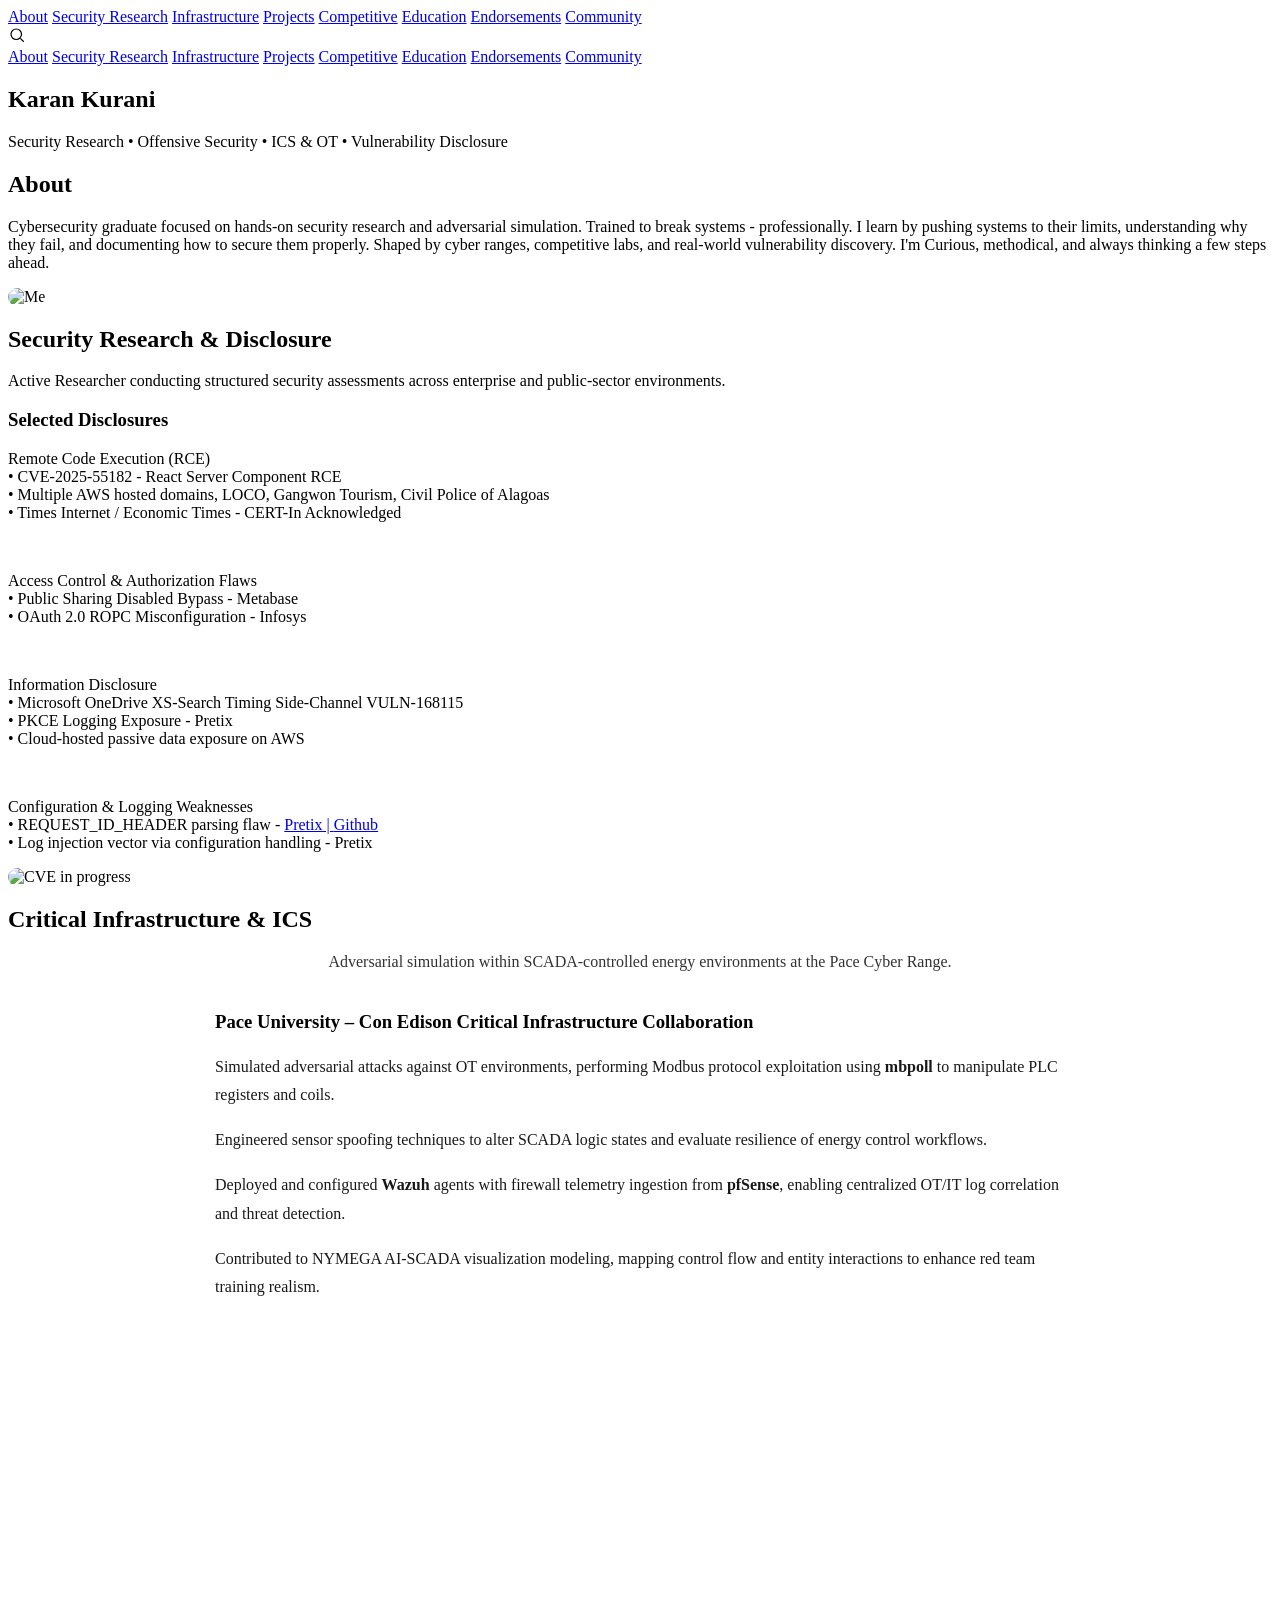
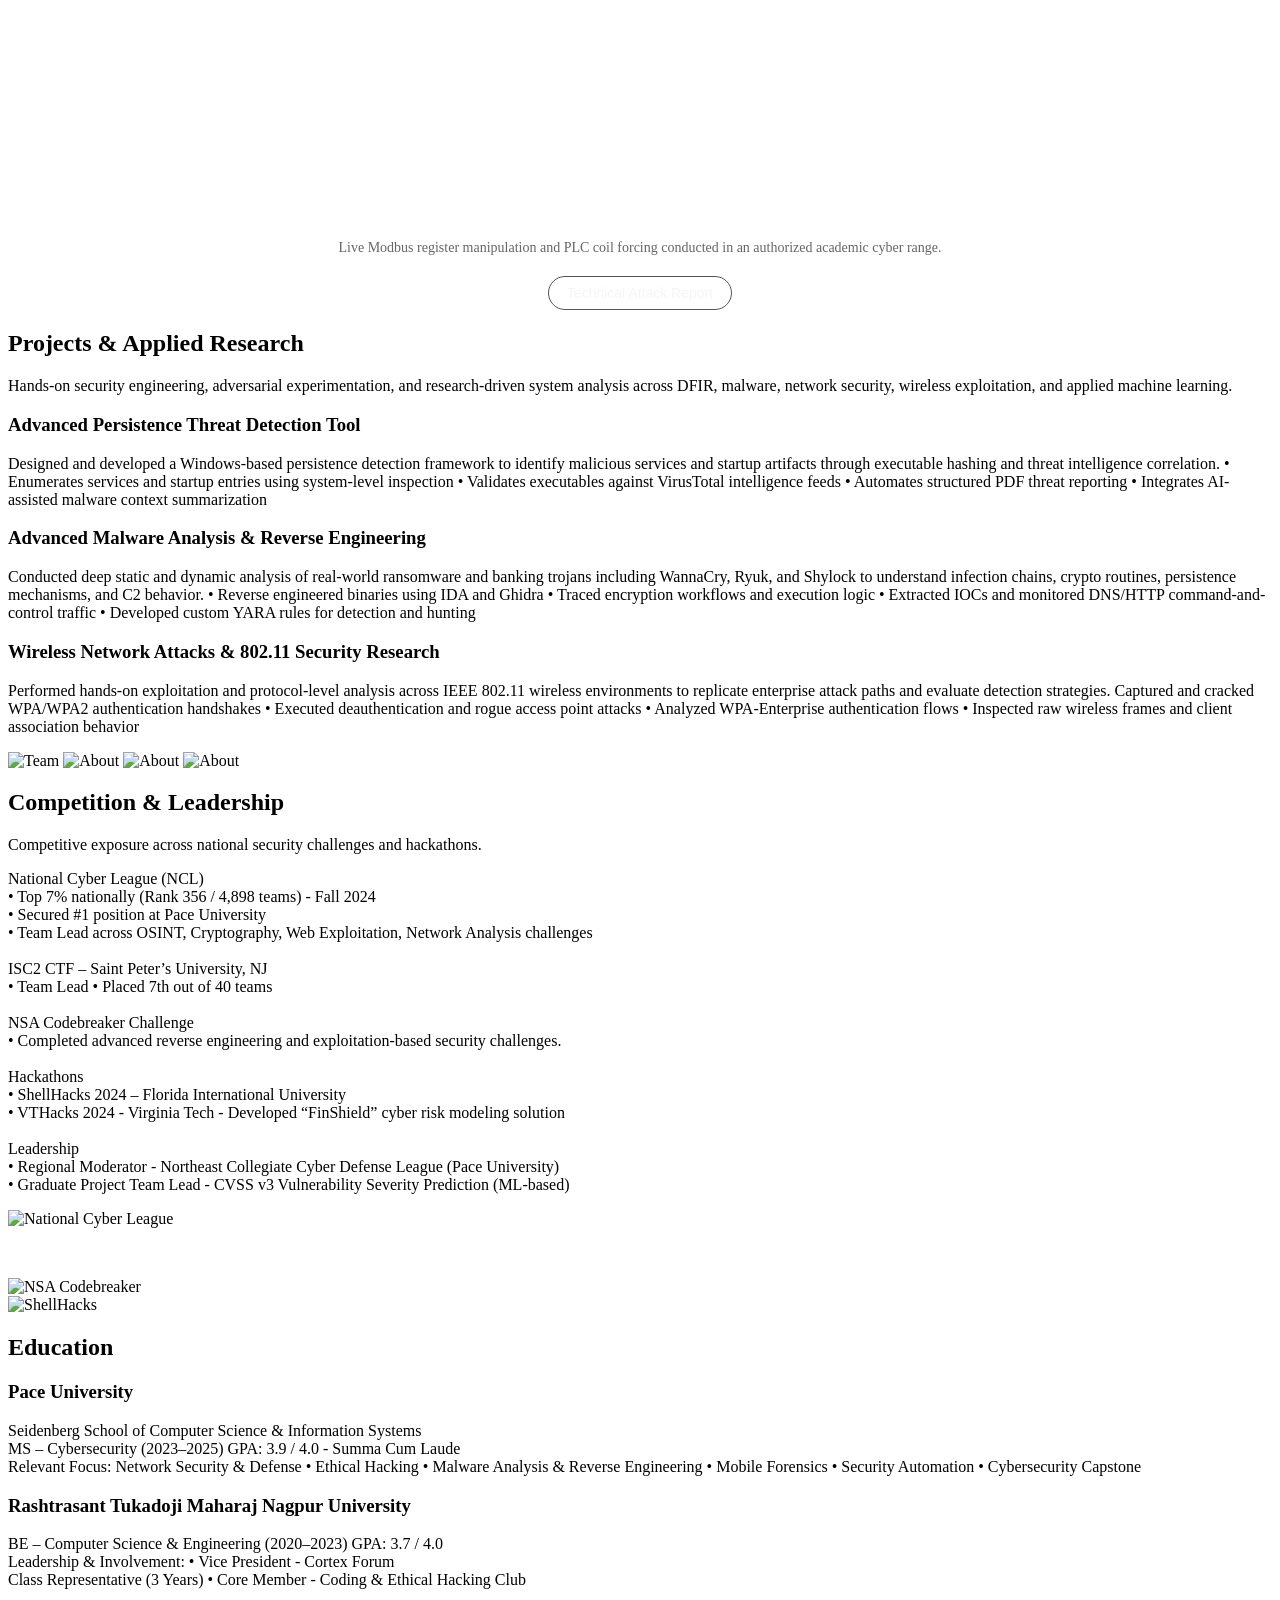
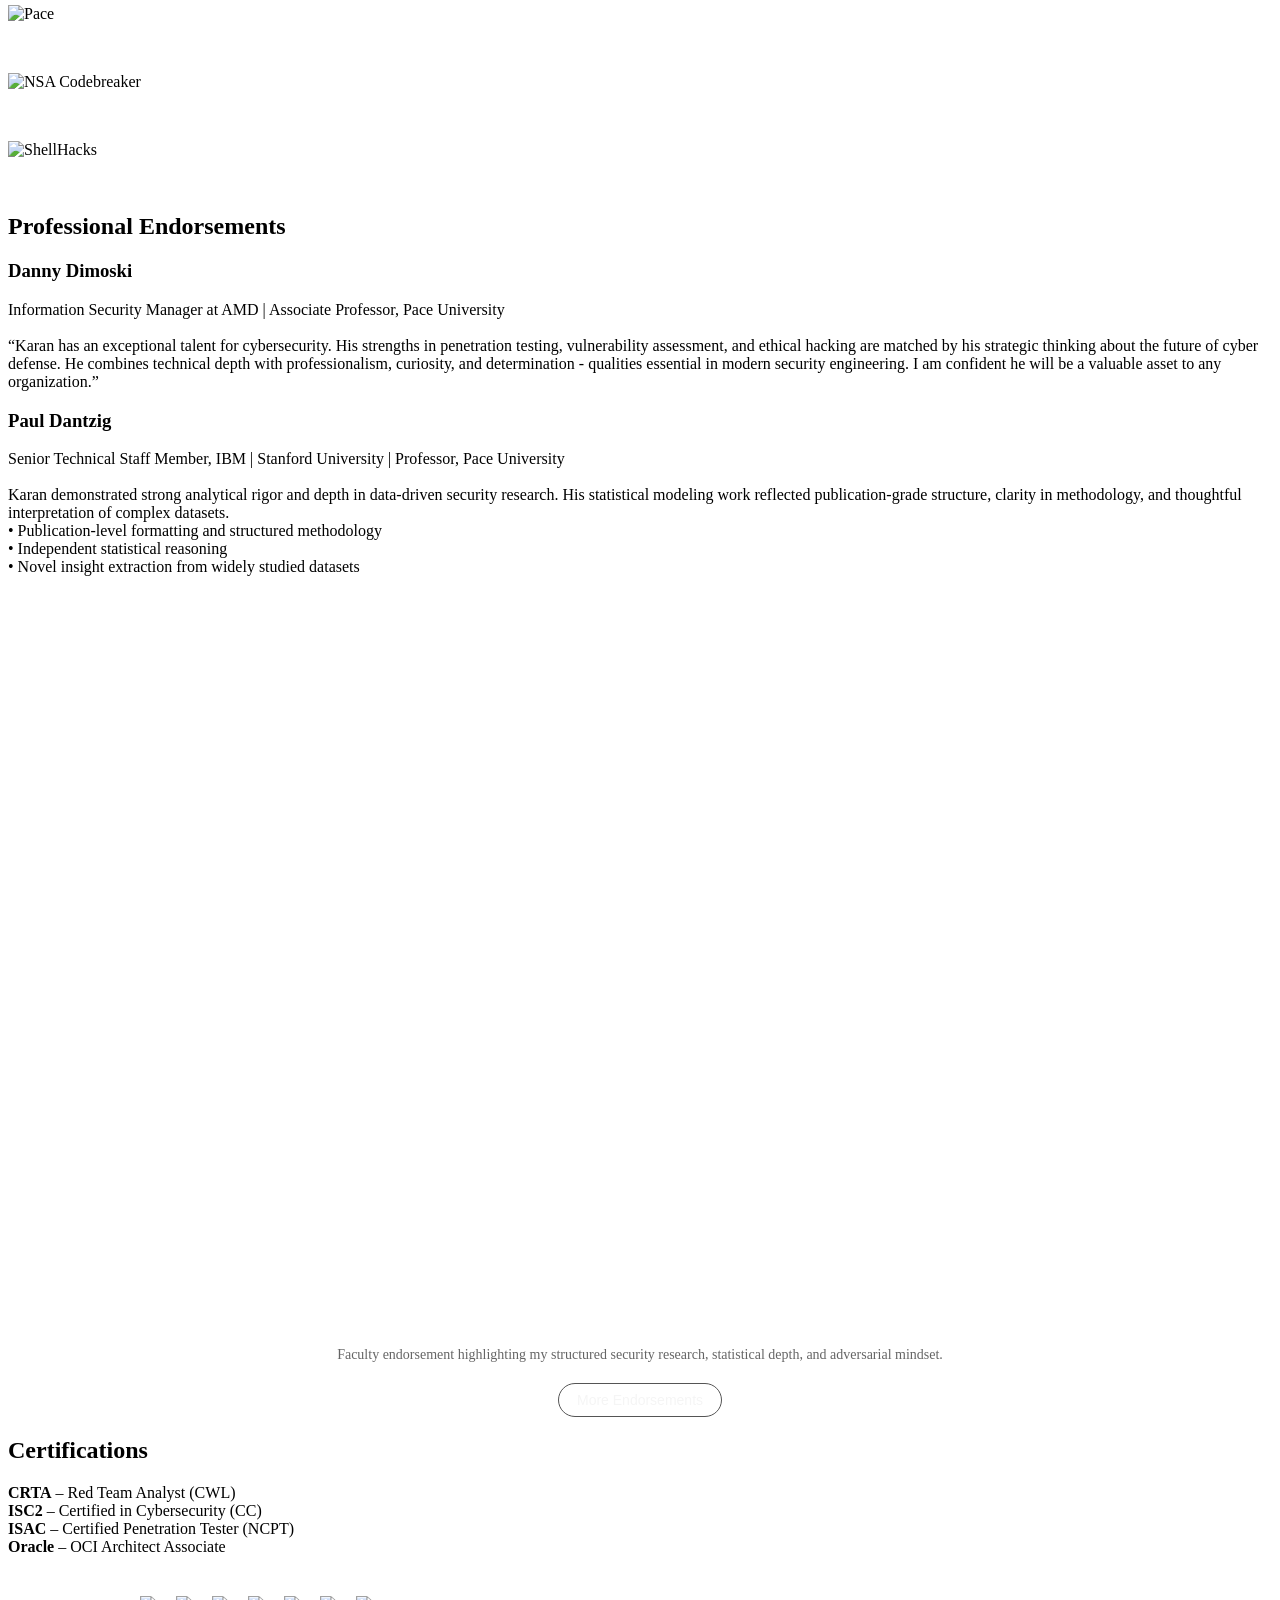
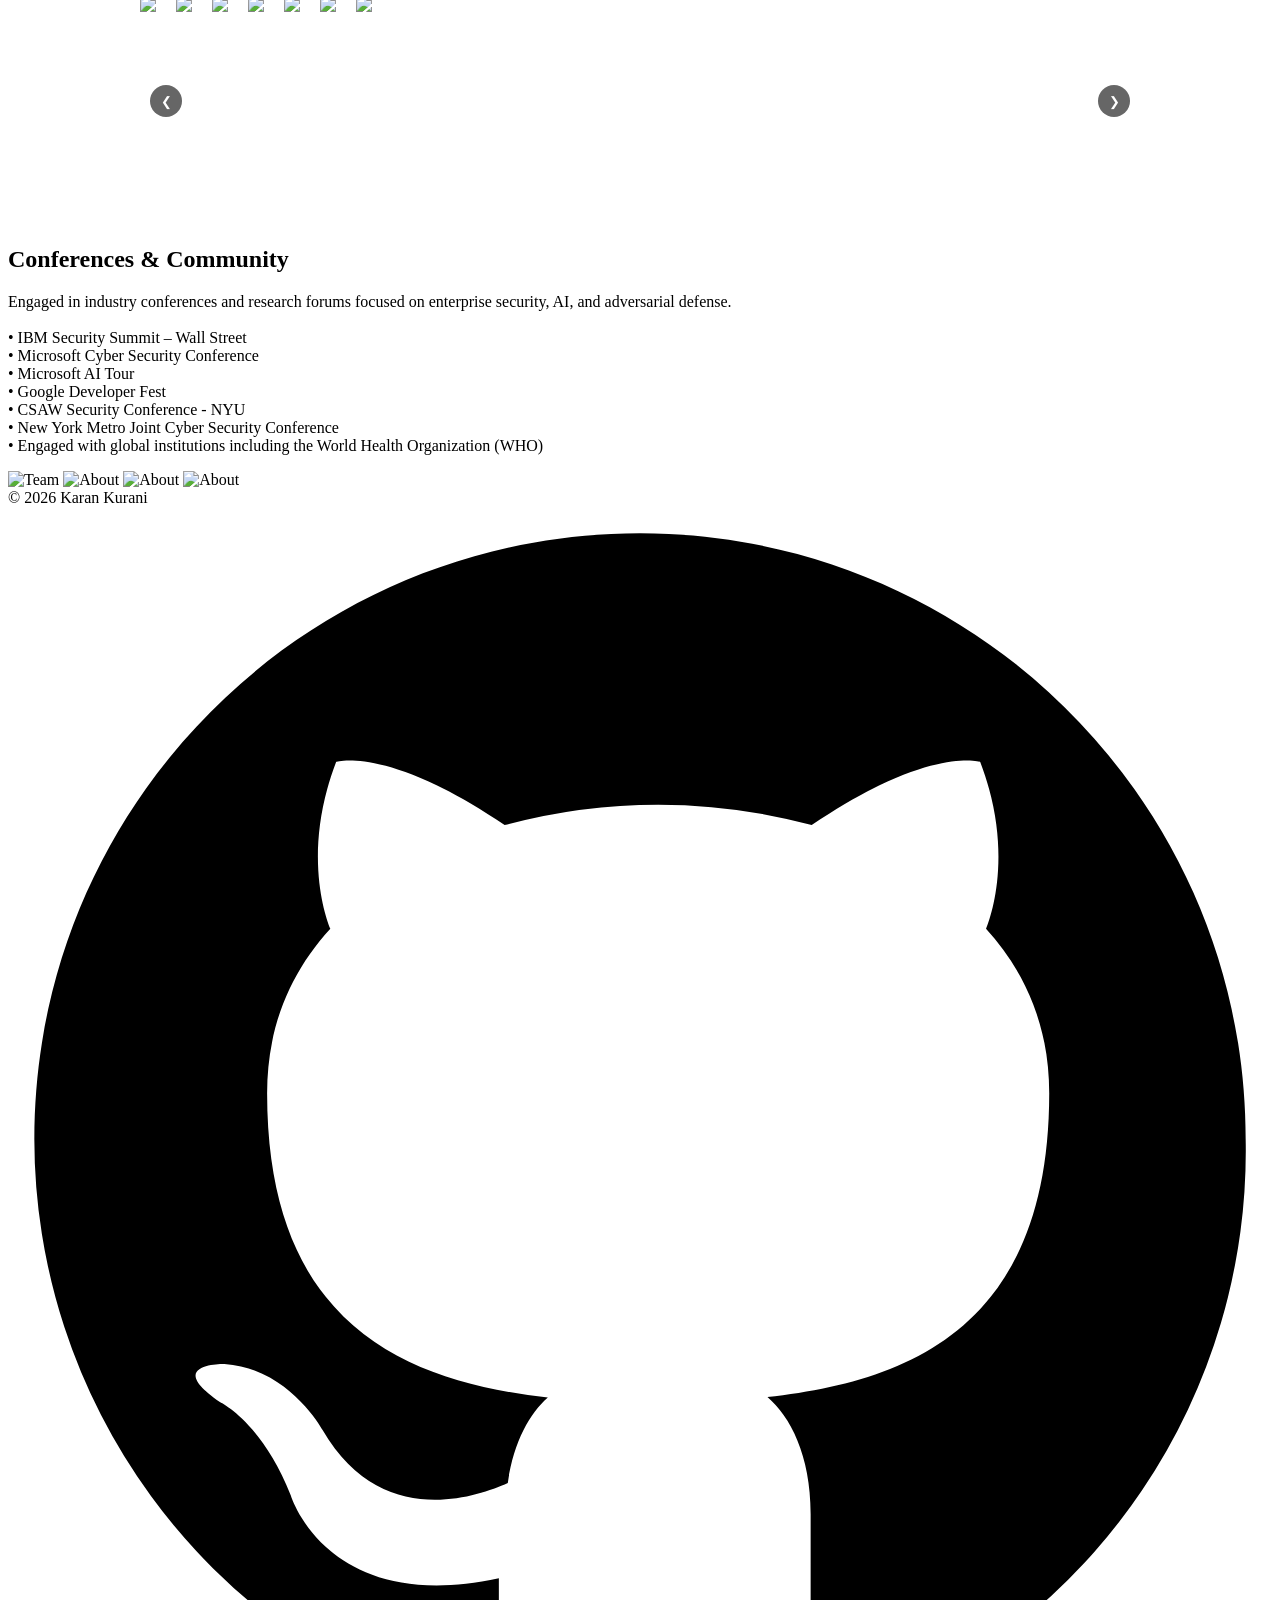
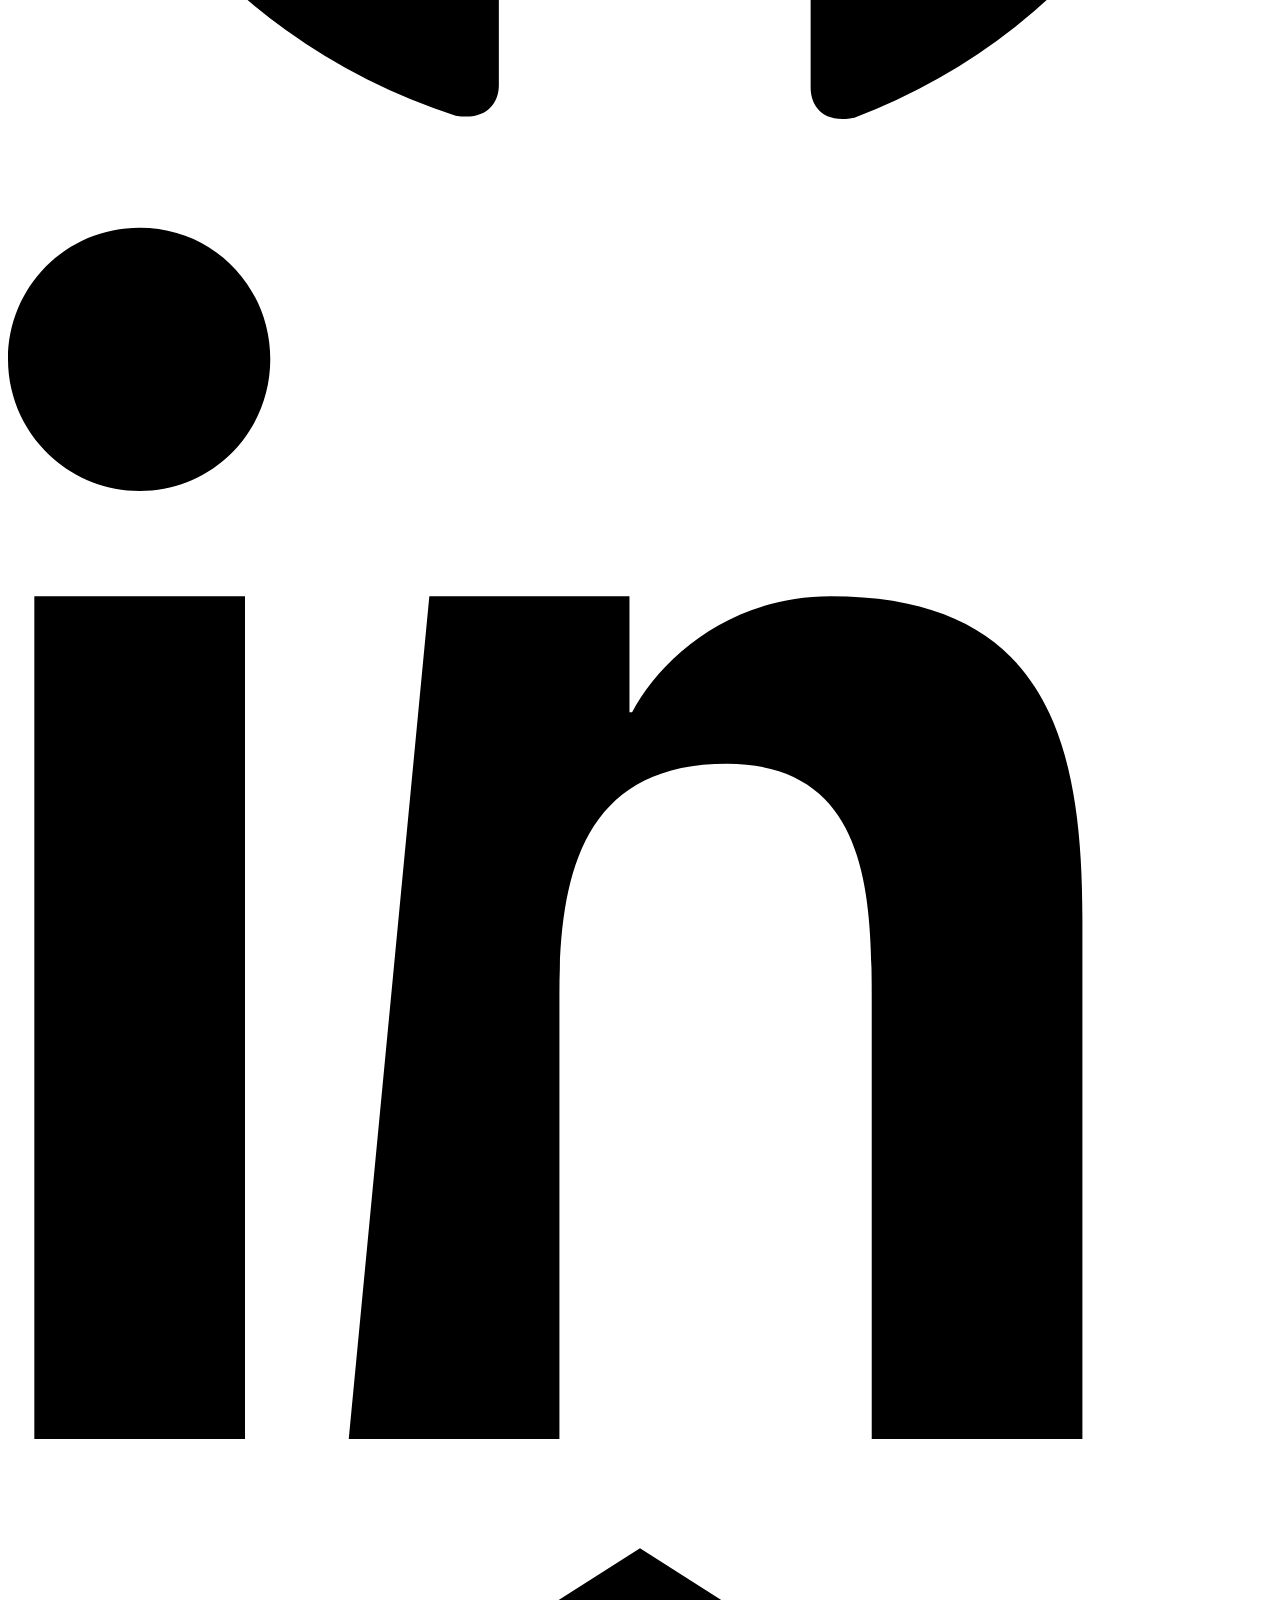
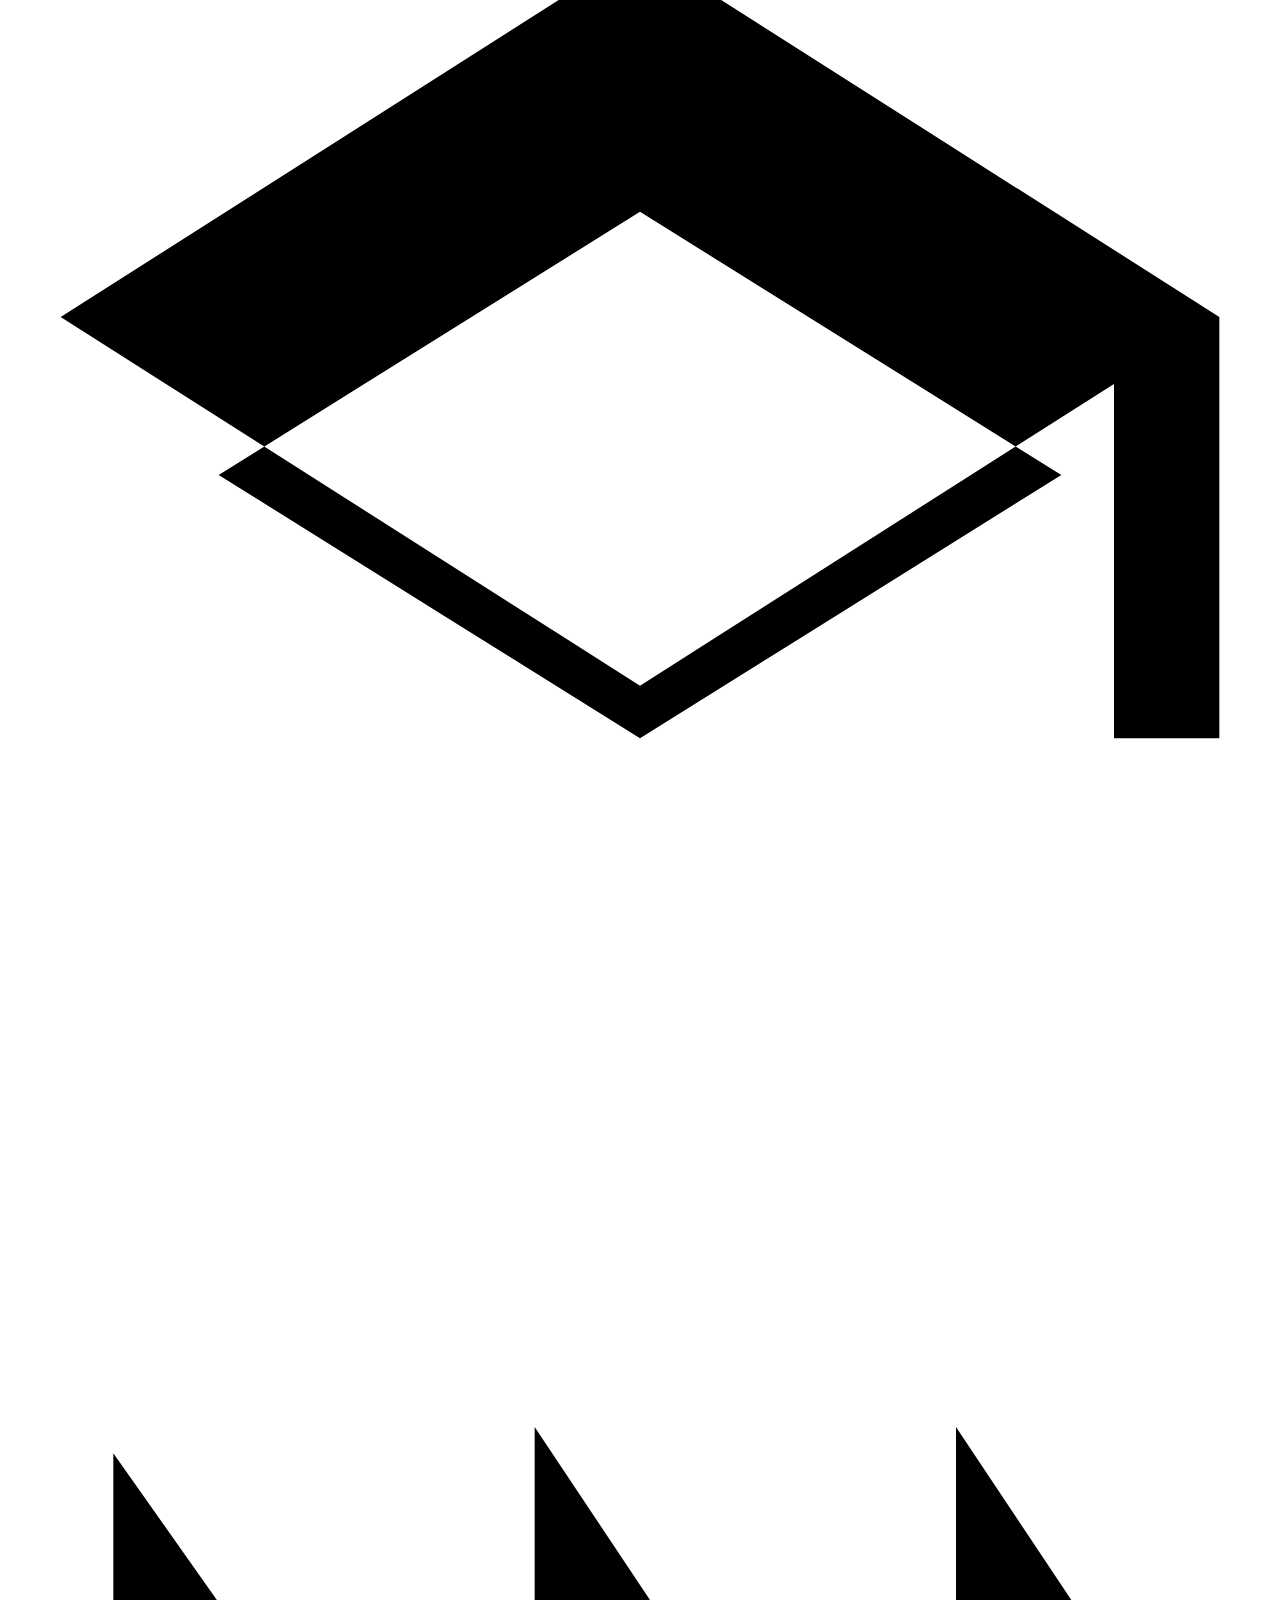
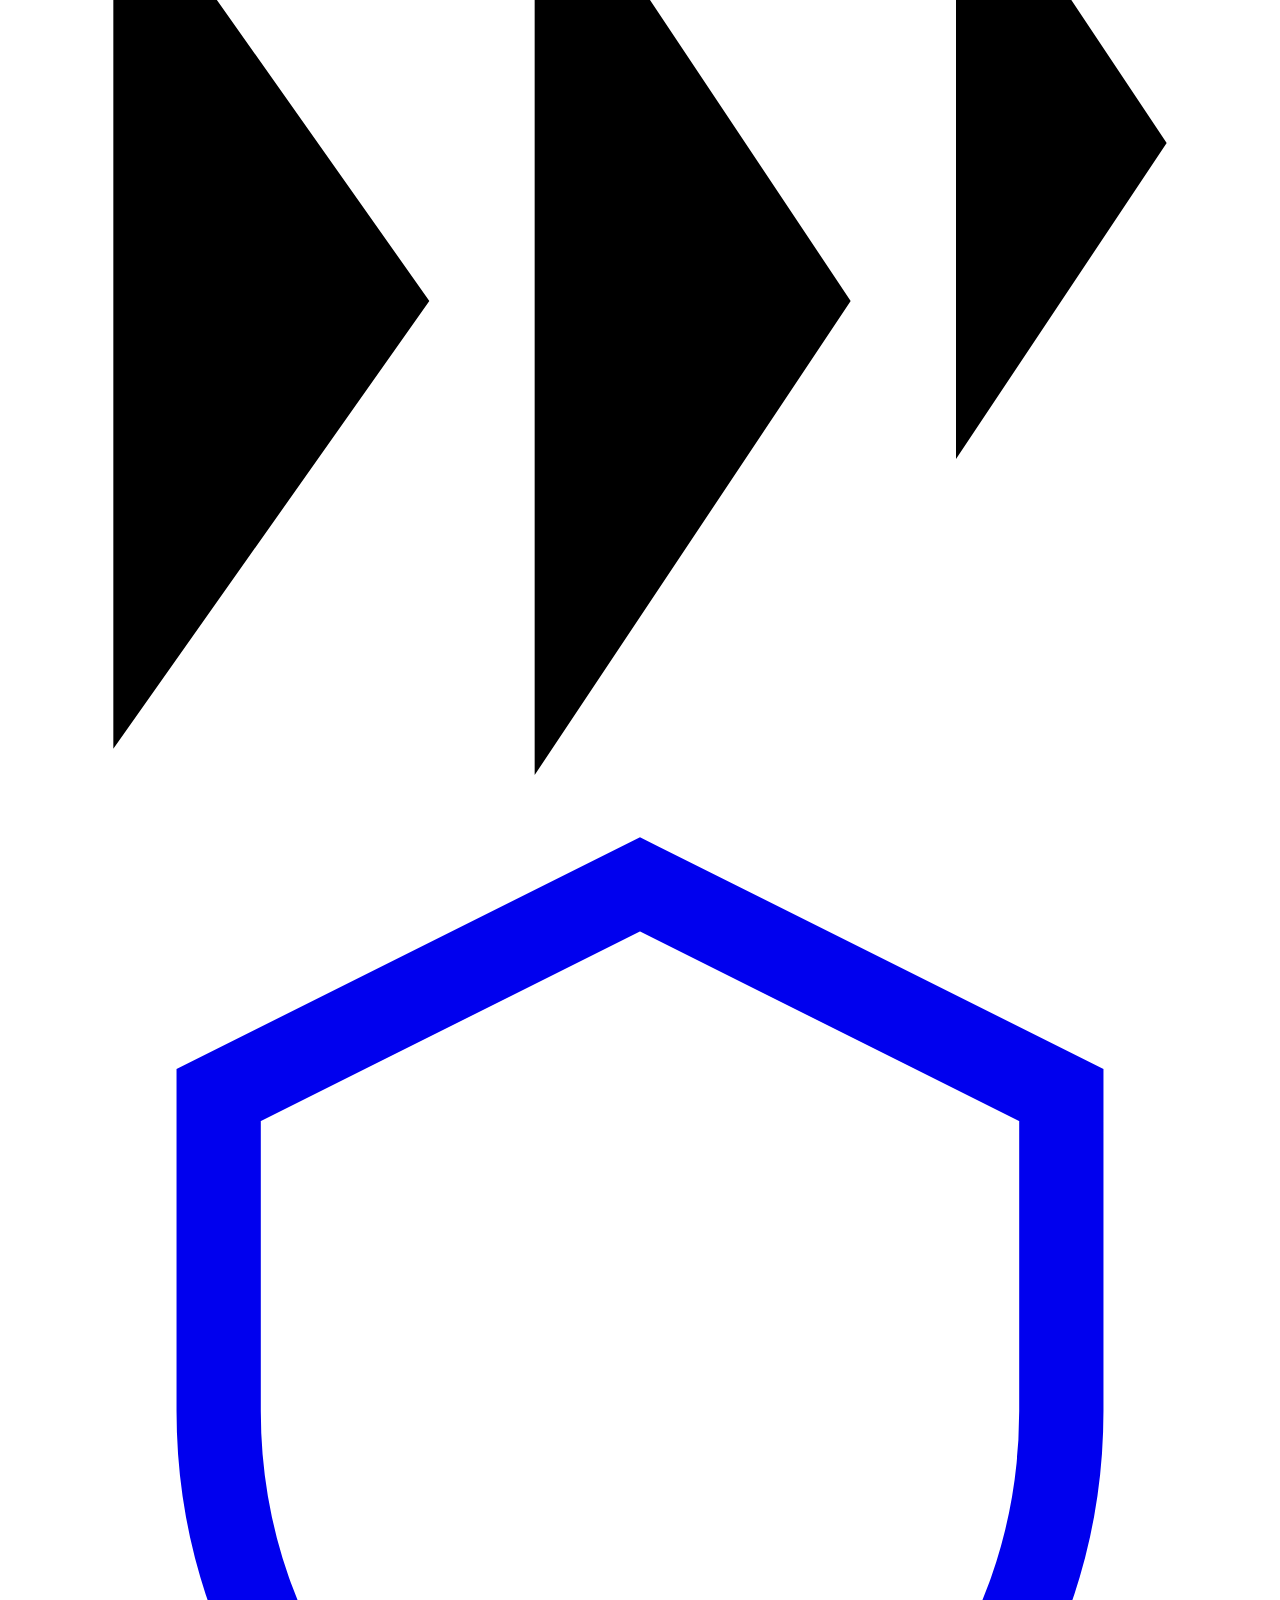
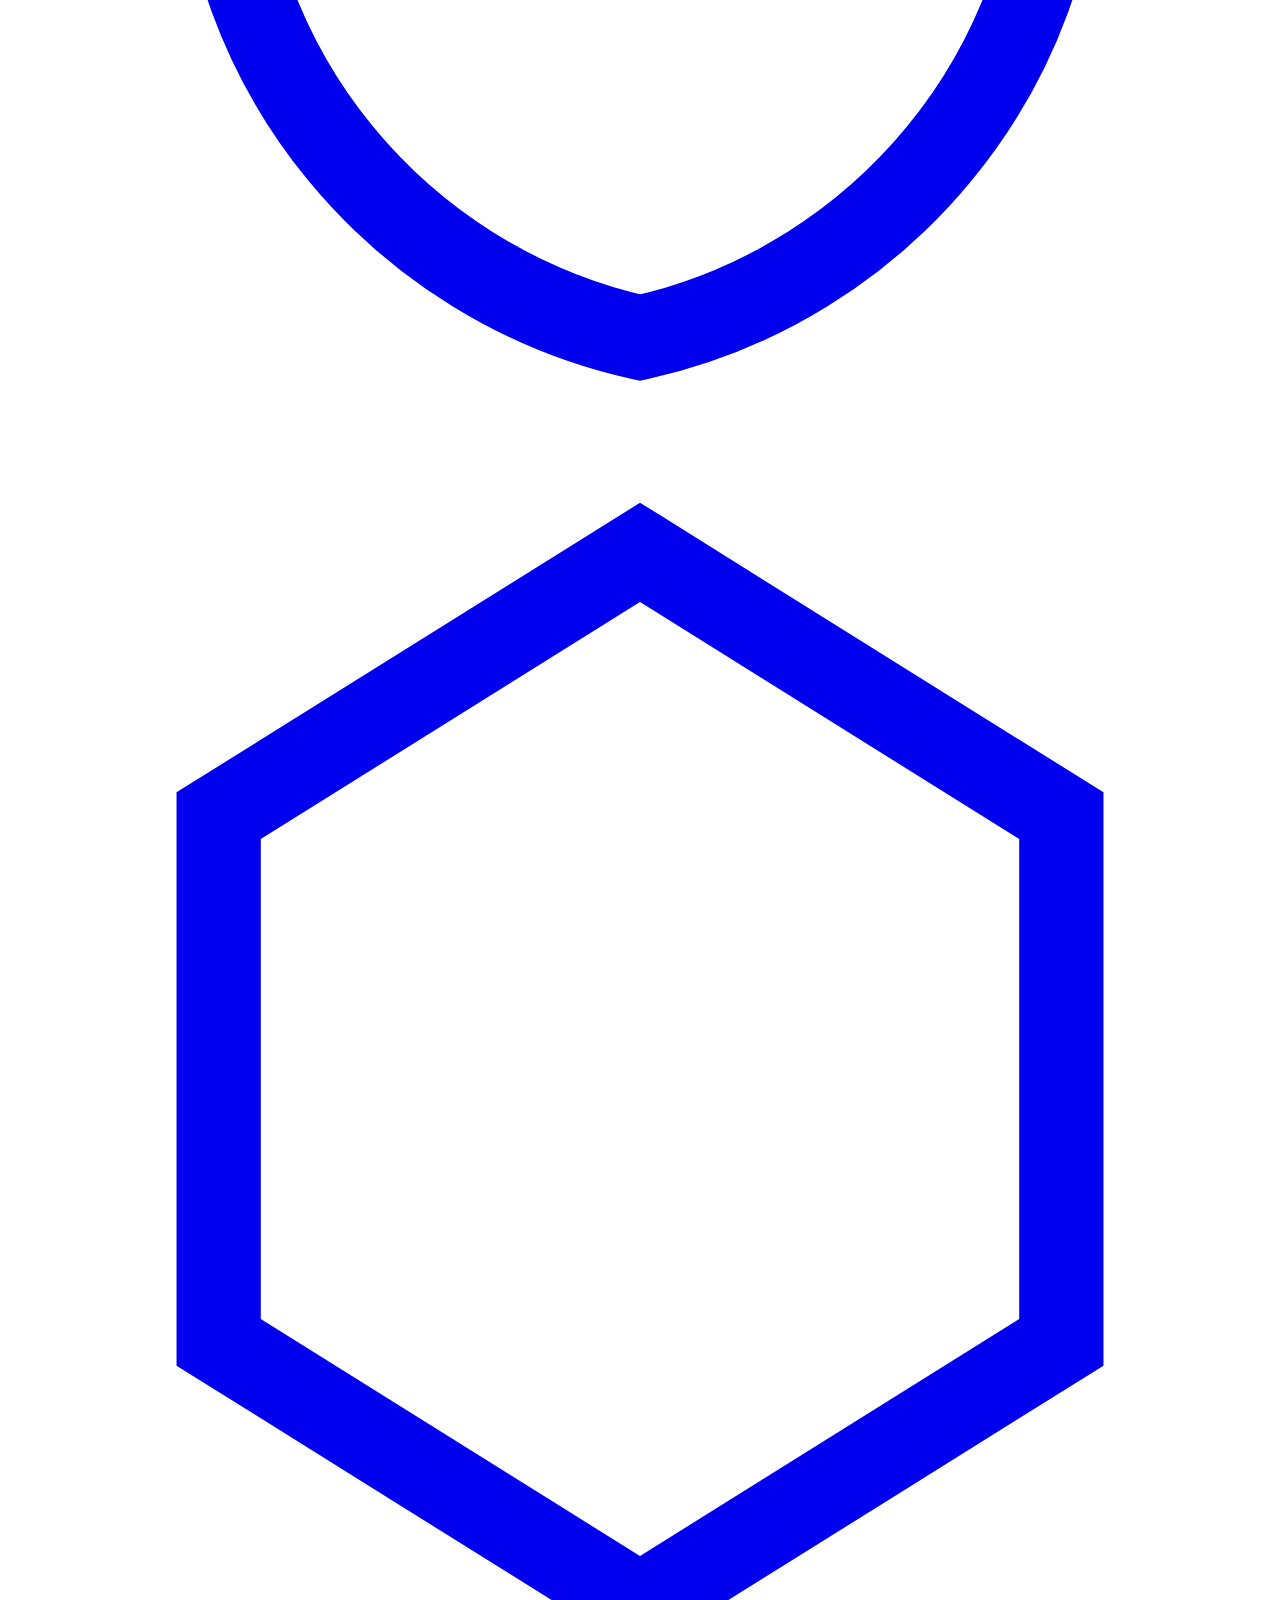
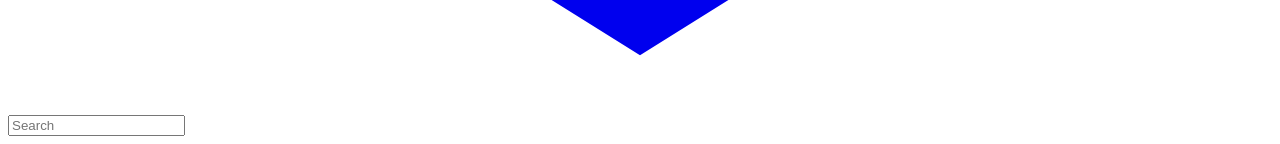
==== index.html @ f849e440 "Update index.html" ====
<!DOCTYPE html>
<html lang="en">
   <!-- I see You :) Check line 565 :) -->
<head>
    <meta charset="UTF-8">
    <meta name="viewport" content="width=device-width, initial-scale=1.0">
    <title>Karan Kurani | Security Research</title>

    <link rel="stylesheet" href="style.css">
    <link rel="icon" type="image/png" href="images/kk-avtar-round.png">

    <link href="https://fonts.googleapis.com/css2?family=Inter:wght@400;500;600;700;800;900&display=swap" rel="stylesheet">
</head>

<body>


    <nav class="navbar">
        <div class="nav-left">
            <div class="hamburger">
                <span></span>
                <span></span>
            </div>
        </div>

        <div class="nav-center">
            <a href="#about" onclick="scrollToSection(event, 'about')">About</a>
            <a href="#research-security" onclick="scrollToSection(event, 'research-security')">Security Research</a>
            <a href="#infrastructure" onclick="scrollToSection(event, 'infrastructure')">Infrastructure</a>
            <a href="#projects" onclick="scrollToSection(event, 'projects')">Projects</a>
            <a href="#competitive" onclick="scrollToSection(event, 'competitive')">Competitive</a>
            <a href="#education" onclick="scrollToSection(event, 'education')">Education</a>
            <a href="#endorsements" onclick="scrollToSection(event, 'endorsements')">Endorsements</a>
            <a href="#community" onclick="scrollToSection(event, 'community')">Community</a>
        </div>

        <div class="nav-right">
            <span class="search-icon" onclick="openSearch()">
            <svg viewBox="0 0 24 24" width="18" height="18">
                <circle cx="11" cy="11" r="7" stroke="currentColor" stroke-width="1.6" fill="none"/>
                <line x1="16.5" y1="16.5" x2="21" y2="21" stroke="currentColor" stroke-width="1.6"/>
            </svg>
        </span>
        </div>
    </nav>
    <div class="mobile-menu" id="mobileMenu">
        <a href="#about">About</a>
        <a href="#research-security">Security Research</a>
        <a href="#infrastructure">Infrastructure</a>
        <a href="#projects">Projects</a>
        <a href="#competitive">Competitive</a>
        <a href="#education">Education</a>
        <a href="#endorsements">Endorsements</a>
        <a href="#community">Community</a>
    </div>
    <section class="hero">
        <h1 class="gradient-scroll">Karan Kurani</h1>
        <p class="hero-sub">
            Security Research • Offensive Security • ICS & OT • Vulnerability Disclosure
        </p>
    </section>

    <section class="section fade-in" id="about">
        <h2 class="gradient-scroll">About</h2>
        <p>
            Cybersecurity graduate focused on hands-on security research and adversarial simulation. Trained to break systems - professionally. I learn by pushing systems to their limits, understanding why they fail, and documenting how to secure them properly. Shaped
            by cyber ranges, competitive labs, and real-world vulnerability discovery. I'm Curious, methodical, and always thinking a few steps ahead.
        </p>
        <div class="section-image">
            <img src="images/kk.jpg" alt="Me" style="width:350px; border-radius:20px;">
        </div>
    </section>


    <section class="section fade-in" id="research-security">
        <h2 class="gradient-scroll">Security Research & Disclosure</h2>
        <p>
            Active Researcher conducting structured security assessments across enterprise and public-sector environments.
        </p>
<div class="experience-block">
    <h3>Selected Disclosures</h3>

    <p>
        Remote Code Execution (RCE)<br>
        • CVE-2025-55182 - React Server Component RCE  <br> 
        • Multiple AWS hosted domains, LOCO, Gangwon Tourism, Civil Police of Alagoas <br>
        • Times Internet / Economic Times - CERT-In Acknowledged
    </p>
       <br> 
    <p>
        Access Control & Authorization Flaws<br>
        • Public Sharing Disabled Bypass - Metabase<br>
        • OAuth 2.0 ROPC Misconfiguration - Infosys
    </p>
  <br> 
    <p>
        Information Disclosure<br>
        • Microsoft OneDrive XS-Search Timing Side-Channel VULN-168115<br>
        • PKCE Logging Exposure - Pretix<br>
        • Cloud-hosted passive data exposure on AWS
    </p>
  <br> 
    <p>
        Configuration & Logging Weaknesses<br>
        • REQUEST_ID_HEADER parsing flaw -  <a href="https://pretix.eu/about/en/blog/20260224-release-2026-2/#:~:text=The%20config%20property-,request_id_header,-is%20now%20validated" target="_blank">
        Pretix | <a href="https://github.com/pretix/pretix/pull/5920" target="_blank">Github</a> 
    </a><br>
        • Log injection vector via configuration handling - Pretix
    </p>

    <div class="section-image">
        <img src="images/x.jpg" alt="CVE in progress" style="width:400px; border-radius:20px;">
    </div>
</div>
    </section>


    <section class="section fade-in" id="infrastructure">

        <h2 class="gradient-scroll">Critical Infrastructure & ICS</h2>

        <p style="max-width: 700px; margin: 0 auto 40px; text-align: center; opacity: 0.8;">
            Adversarial simulation within SCADA-controlled energy environments at the Pace Cyber Range.
        </p>

        <div class="experience-block" style="max-width: 850px; margin: auto;">

            <h3 style="margin-bottom: 20px;">
            Pace University – Con Edison Critical Infrastructure Collaboration
        </h3>

            <div style="line-height: 1.8; opacity: 0.9;">
                <p>Simulated adversarial attacks against OT environments, performing Modbus protocol exploitation using <strong>mbpoll</strong> to manipulate PLC registers and coils.</p>

                <p>Engineered sensor spoofing techniques to alter SCADA logic states and evaluate resilience of energy control workflows.</p>

                <p>Deployed and configured <strong>Wazuh</strong> agents with firewall telemetry ingestion from <strong>pfSense</strong>, enabling centralized OT/IT log correlation and threat detection.</p>

                <p>Contributed to NYMEGA AI-SCADA visualization modeling, mapping control flow and entity interactions to enhance red team training realism.</p>
            </div>
<div class="experience-block" style="max-width: 850px; margin: auto;">
    <div style="position: relative; padding-bottom: 56.25%; height: 0; overflow: hidden; margin: 30px 0;">
        <iframe src="https://www.youtube.com/embed/P8EcL9ViJws"
            style="position: absolute; top:0; left:0; width:100%; height:100%; border:0;"
            allowfullscreen>
        </iframe>
    </div>
</div>

            <p style="margin-top: 18px; font-size: 14px; opacity: 0.6; text-align: center;">
                Live Modbus register manipulation and PLC coil forcing conducted in an authorized academic cyber range.
            </p>
            <div style="text-align:center; margin-top: 20px;">
                <button onclick="window.open('icsreport.pdf', '_blank')" style="
    background: transparent;
    color: #f5f5f5;
    border: 1px solid #555;
    padding: 8px 18px;
    border-radius: 20px;
    font-size: 14px;
    font-weight: 500;
    cursor: pointer;
">
                    Technical Attack Report
                </button>
            </div>

        </div>

    </section>

    <section class="section fade-in" id="projects">
        <h2 class="gradient-scroll">Projects & Applied Research</h2>
        <p>
            Hands-on security engineering, adversarial experimentation, and research-driven system analysis across DFIR, malware, network security, wireless exploitation, and applied machine learning.
        </p>

        <div class="experience-block">
            <h3>Advanced Persistence Threat Detection Tool</h3>
            <p>
                Designed and developed a Windows-based persistence detection framework to identify malicious services and startup artifacts through executable hashing and threat intelligence correlation. • Enumerates services and startup entries using system-level inspection
                • Validates executables against VirusTotal intelligence feeds • Automates structured PDF threat reporting • Integrates AI-assisted malware context summarization
            </p>
        </div>

        <div class="experience-block">
            <h3>Advanced Malware Analysis & Reverse Engineering</h3>
            <p>
                Conducted deep static and dynamic analysis of real-world ransomware and banking trojans including WannaCry, Ryuk, and Shylock to understand infection chains, crypto routines, persistence mechanisms, and C2 behavior. • Reverse engineered binaries using
                IDA and Ghidra • Traced encryption workflows and execution logic • Extracted IOCs and monitored DNS/HTTP command-and-control traffic • Developed custom YARA rules for detection and hunting
            </p>
        </div>
        <div class="experience-block">
            <h3>Wireless Network Attacks & 802.11 Security Research</h3>
            <p>
                Performed hands-on exploitation and protocol-level analysis across IEEE 802.11 wireless environments to replicate enterprise attack paths and evaluate detection strategies. Captured and cracked WPA/WPA2 authentication handshakes • Executed deauthentication
                and rogue access point attacks • Analyzed WPA-Enterprise authentication flows • Inspected raw wireless frames and client association behavior
            </p>
        </div>
        <div class="section-image">
            <img src="images/1.jpg" alt="Team">
            <img src="images/team.jpg" alt="About">
            <img src="images/sec.jpg" alt="About">
            <img src="images/team2.jpg" alt="About">


        </div>

    </section>


    <section class="section fade-in" id="competitive">


        <h2 class="gradient-scroll">Competition & Leadership</h2>
        <p>
            Competitive exposure across national security challenges and hackathons.
        </p>

        <div class="experience-block">
            <p>
                National Cyber League (NCL)
                <br>• Top 7% nationally (Rank 356 / 4,898 teams) - Fall 2024
                <br>• Secured #1 position at Pace University
                <br> • Team Lead across OSINT, Cryptography, Web Exploitation, Network Analysis challenges
                <br>
                <br>ISC2 CTF – Saint Peter’s University, NJ
                <br>• Team Lead • Placed 7th out of 40 teams
                <br>
                <br> NSA Codebreaker Challenge
                <br>• Completed advanced reverse engineering and exploitation-based security challenges.
                <br>
                <br>Hackathons
                <br>• ShellHacks 2024 – Florida International University
                <br> • VTHacks 2024 - Virginia Tech - Developed “FinShield” cyber risk modeling solution
                <br>
                <br>Leadership
                <br> • Regional Moderator - Northeast Collegiate Cyber Defense League (Pace University)
                <br> • Graduate Project Team Lead - CVSS v3 Vulnerability Severity Prediction (ML-based)
            </p>
            <div class="mini-gallery">

                <div class="mini-card">
                    <img src="images/who.jpg" alt="National Cyber League">
                    <p>
                        <br>
                    </p>
                </div>

                <div class="mini-card">
                    <img src="images/event.jpg" alt="NSA Codebreaker">

                </div>

                <div class="mini-card">
                    <img src="images/shellhacks.jpg" alt="ShellHacks">

                </div>

            </div>
    </section>


    <section class="section fade-in" id="education">
        <h2 class="gradient-scroll">Education</h2>

        <div class="experience-block">
            <h3>Pace University</h3>
            <p>Seidenberg School of Computer Science & Information Systems
                <br> MS – Cybersecurity (2023–2025) GPA: 3.9 / 4.0 - Summa Cum Laude
                <br> Relevant Focus: Network Security & Defense • Ethical Hacking • Malware Analysis & Reverse Engineering • Mobile Forensics • Security Automation • Cybersecurity Capstone</p>
        </div>

        <div class="experience-block">
            <h3>Rashtrasant Tukadoji Maharaj Nagpur University</h3>
            <p>BE – Computer Science & Engineering (2020–2023) GPA: 3.7 / 4.0
                <br> Leadership & Involvement: • Vice President - Cortex Forum
                <br> Class Representative (3 Years) • Core Member - Coding & Ethical Hacking Club</p>
        </div>
        <div class="mini-gallery">

            <div class="mini-card">
                <img src="images/pace.jpg" alt="Pace">
                <p>
                    <br>
                </p>
            </div>

            <div class="mini-card">
                <img src="images/pace2.jpg" alt="NSA Codebreaker">
                <p>
                    <br>
                </p>
            </div>

            <div class="mini-card">
                <img src="images/pace4.jpg" alt="ShellHacks">
                <p>
                    <br> </p>
            </div>

    </section>

    <section class="section fade-in" id="endorsements">
        <h2 class="gradient-scroll">Professional Endorsements</h2>

        <div class="experience-block">
            <h3>Danny Dimoski</h3>
            <p>
                Information Security Manager at AMD | Associate Professor, Pace University
                <br>
                <br> “Karan has an exceptional talent for cybersecurity. His strengths in penetration testing, vulnerability assessment, and ethical hacking are matched by his strategic thinking about the future of cyber defense. He combines technical depth
                with professionalism, curiosity, and determination - qualities essential in modern security engineering. I am confident he will be a valuable asset to any organization.”
            </p>
        </div>

        <div class="experience-block">
            <h3>Paul Dantzig</h3>
            <p>
                Senior Technical Staff Member, IBM | Stanford University | Professor, Pace University
                <br>
                <br> Karan demonstrated strong analytical rigor and depth in data-driven security research. His statistical modeling work reflected publication-grade structure, clarity in methodology, and thoughtful interpretation of complex datasets.
                <br> • Publication-level formatting and structured methodology
                <br> • Independent statistical reasoning
                <br> • Novel insight extraction from widely studied datasets
                <br>

            </p>

            <div style="position: relative; padding-bottom: 56.25%; height: 0; overflow: hidden; margin: 30px 0;">
                <iframe src="https://www.youtube.com/embed/7N-9I1R4Bd8" style="position: absolute; top:0; left:0; width:100%; height:100%; border:0;" allow="accelerometer; autoplay; encrypted-media; gyroscope; picture-in-picture" allowfullscreen>
                </iframe>
            </div>
        </div>
 </div>
        <p style="margin-top: 18px; font-size: 14px; opacity: 0.6; text-align: center;">
            Faculty endorsement highlighting my structured security research, statistical depth, and adversarial mindset.
        </p>
        <div style="text-align:center; margin-top: 20px;">
            <button onclick="window.open('https://www.linkedin.com/in/karan-kurani/details/recommendations/', '_blank')" style="
    background: transparent;
    color: #f5f5f5;
    border: 1px solid #555;
    padding: 8px 18px;
    border-radius: 20px;
    font-size: 14px;
    font-weight: 500;
    cursor: pointer;
">
                More Endorsements
            </button>
        </div>



    </section>
    <section class="section fade-in" id="certifications">
        <h2 class="gradient-scroll">Certifications</h2>

        <div class="experience-block">
            <p>
                <strong>CRTA</strong> – Red Team Analyst (CWL)
                <br>
                <strong>ISC2</strong> – Certified in Cybersecurity (CC)
                <br>
                <strong>ISAC</strong> – Certified Penetration Tester (NCPT)
                <br>
                <strong>Oracle</strong> – OCI Architect Associate
            </p>
        </div>

        <div id="sliderWrapper" style="position:relative; max-width:1000px; margin:40px auto; overflow:hidden;">


            <button onclick="moveSlide(-1)" style="position:absolute; left:10px; top:50%; transform:translateY(-50%);
           background:rgba(0,0,0,0.6); color:white; border:none;
           width:32px; height:32px; border-radius:50%;
           cursor:pointer; z-index:10;">
                &#10094;
            </button>


            <div id="certTrack" style="display:flex; gap:20px; transition:transform 0.5s cubic-bezier(.4,0,.2,1);">

                <img src="images/cert2.jpeg" onclick="openModal(this.src)" style="cursor:pointer;">
                <img src="images/cert3.jpeg" onclick="openModal(this.src)" style="cursor:pointer;">
                <img src="images/cert4.jpeg" onclick="openModal(this.src)" style="cursor:pointer;">
                <img src="images/cert5.jpeg" onclick="openModal(this.src)" style="cursor:pointer;">
                <img src="images/cert6.jpeg" onclick="openModal(this.src)" style="cursor:pointer;">
                <img src="images/cert7.jpeg" onclick="openModal(this.src)" style="cursor:pointer;">
                <img src="images/cert8.jpeg" onclick="openModal(this.src)" style="cursor:pointer;">

            </div>


            <button onclick="moveSlide(1)" style="position:absolute; right:10px; top:50%; transform:translateY(-50%);
           background:rgba(0,0,0,0.6); color:white; border:none;
           width:32px; height:32px; border-radius:50%;
           cursor:pointer; z-index:10;">
                &#10095;
            </button>

        </div>


        <div id="certModal" style="display:none; position:fixed; inset:0;
            background:rgba(0,0,0,0.85);
            backdrop-filter:blur(8px);
            justify-content:center;
            align-items:center;
            z-index:999;">

            <img id="modalImage" style="max-width:90%; max-height:85%;
                border-radius:12px;
                box-shadow:0 20px 60px rgba(0,0,0,0.5);">
        </div>

        <script>
            let currentIndex = 0;
            let visible = 4;
            
            function updateLayout() {
                const track = document.getElementById("certTrack");
                const wrapper = document.getElementById("sliderWrapper");
                const width = wrapper.offsetWidth;
            
            
                if (window.innerWidth < 600) visible = 1;
                else if (window.innerWidth < 900) visible = 2;
                else visible = 4;
            
                const cardWidth = width / visible;
            
                Array.from(track.children).forEach(img => {
             img.style.height = "210px";
            img.style.objectFit = "cover";
                });
            
                track.style.transform = `translateX(-${currentIndex * cardWidth}px)`;
            }
            
            function moveSlide(direction) {
                const track = document.getElementById("certTrack");
                const total = track.children.length;
            
                currentIndex += direction;
            
                if (currentIndex < 0) currentIndex = 0;
                if (currentIndex > total - visible)
                    currentIndex = total - visible;
            
                const cardWidth = track.children[0].offsetWidth;
                track.style.transform = `translateX(-${currentIndex * cardWidth}px)`;
            }
            
            function openModal(src) {
                document.getElementById("modalImage").src = src;
                document.getElementById("certModal").style.display = "flex";
            }
            
            document.getElementById("certModal").onclick = function() {
                this.style.display = "none";
            }
            
            window.addEventListener("resize", updateLayout);
            window.addEventListener("load", updateLayout);
        </script>
        </div>


    </section>



    <section class="section fade-in" id="community">
        <h2 class="gradient-scroll">Conferences & Community</h2>

        <div class="experience-block">
            <p>
                Engaged in industry conferences and research forums focused on enterprise security, AI, and adversarial defense.
                <br>
                <br> • IBM Security Summit – Wall Street
                <br> • Microsoft Cyber Security Conference
                <br> • Microsoft AI Tour
                <br> • Google Developer Fest
                <br> • CSAW Security Conference - NYU
                <br> • New York Metro Joint Cyber Security Conference
                <br> • Engaged with global institutions including the World Health Organization (WHO)
            </p>
        </div>

        <div class="section-image">
            <img src="images/com1.jpg" alt="Team">
            <img src="images/com2.jpeg" alt="About">
            <img src="images/com3.jpeg" alt="About">
            <img src="images/com6.jpeg" alt="About">


        </div>
    </section>


    <footer>
        <div>© 2026 Karan Kurani</div>

        <div class="footer-icons">

            <a href="https://github.com/kuranikaran" target="_blank">

                <svg viewBox="0 0 24 24">
                    <path d="M12 .5C5.65.5.5 5.65.5 12a11.5 11.5 0 008 10.95c.6.1.82-.26.82-.58v-2.03c-3.26.71-3.95-1.57-3.95-1.57-.55-1.4-1.34-1.77-1.34-1.77-1.1-.75.08-.73.08-.73 1.22.08 1.86 1.25 1.86 1.25 1.08 1.86 2.83 1.32 3.52 1.01.11-.78.42-1.32.76-1.62-2.6-.3-5.33-1.3-5.33-5.78 0-1.27.45-2.3 1.2-3.12-.12-.3-.52-1.52.11-3.17 0 0 .98-.31 3.2 1.2a11.14 11.14 0 015.83 0c2.22-1.51 3.2-1.2 3.2-1.2.63 1.65.23 2.87.11 3.17.75.82 1.2 1.85 1.2 3.12 0 4.5-2.74 5.48-5.35 5.77.43.37.82 1.1.82 2.22v3.3c0 .32.21.69.83.57A11.5 11.5 0 0023.5 12c0-6.35-5.15-11.5-11.5-11.5z"
                    />
                </svg>
            </a>

            <a href="https://www.linkedin.com/in/karan-kurani/" target="_blank">

                <svg viewBox="0 0 24 24">
                    <path d="M4.98 3.5C4.98 4.88 3.88 6 2.5 6S0 4.88 0 3.5 1.1 1 2.5 1 4.98 2.12 4.98 3.5zM.5 8h4V24h-4zM8 8h3.8v2.2h.05c.53-1 1.83-2.2 3.77-2.2 4.03 0 4.78 2.65 4.78 6.1V24h-4v-8.3c0-1.98-.04-4.52-2.75-4.52-2.76 0-3.18 2.15-3.18 4.38V24h-4z" />
                </svg>
            </a>

            <a href="https://scholar.google.com/citations?user=npbnhF0AAAAJ&hl=en" target="_blank">

                <svg viewBox="0 0 24 24">
                    <path d="M12 2L1 9l11 7 9-5.73V17h2V9L12 2zm0 15l-8-5 8-5 8 5-8 5z" />
                </svg>
            </a>

            <a href="https://kurani.medium.com/" target="_blank">

                <svg viewBox="0 0 24 24">
                    <path d="M2 6.5l6 8.5-6 8.5V6.5zM10 6l6 9-6 9V6zM18 6l4 6-4 6V6z" />
                </svg>
            </a>
            <a href="https://tryhackme.com/p/kurani" target="_blank">

                <svg viewBox="0 0 24 24">
                    <path d="M12 2l8 4v6c0 5-3.5 9-8 10-4.5-1-8-5-8-10V6l8-4z" fill="none" stroke="currentColor" stroke-width="1.6" />
                </svg>
            </a>
            <a href="https://bugcrowd.com/h/kurani" target="_blank">

                <svg viewBox="0 0 24 24">
                    <polygon points="12 2 20 7 20 17 12 22 4 17 4 7" fill="none" stroke="currentColor" stroke-width="1.6" />
                </svg>
            </a>
        </div>
    </footer>


    <div class="search-overlay" id="searchOverlay">
        <div class="search-container">
            <input type="text" id="searchInput" placeholder="Search">
            <div id="searchResults"></div>
        </div>
    </div>

    <script src="script.js"></script>
    <div id="easterEgg" class="easter-egg">
        <div class="terminal-box">
            <div id="terminalText"></div>
        </div>
    </div>
    <!-- I see You :) try searching flag in search bar. This website has been vibecoded by Karan Kurani contact me @karankurani3k@gmail.com  -->
    <script>
        const menu = document.getElementById("mobileMenu");
        const hamburger = document.querySelector(".hamburger");
        
        hamburger.addEventListener("click", function (e) {
            e.stopPropagation(); // prevent immediate close
            menu.classList.toggle("active");
        });
        
        document.addEventListener("click", function (e) {
            if (menu.classList.contains("active") && !menu.contains(e.target)) {
                menu.classList.remove("active");
            }
        });
        const menuLinks = document.querySelectorAll("#mobileMenu a");

menuLinks.forEach(link => {
    link.addEventListener("click", function () {
        menu.classList.remove("active");
    });
});
    </script>
</body>

</html>
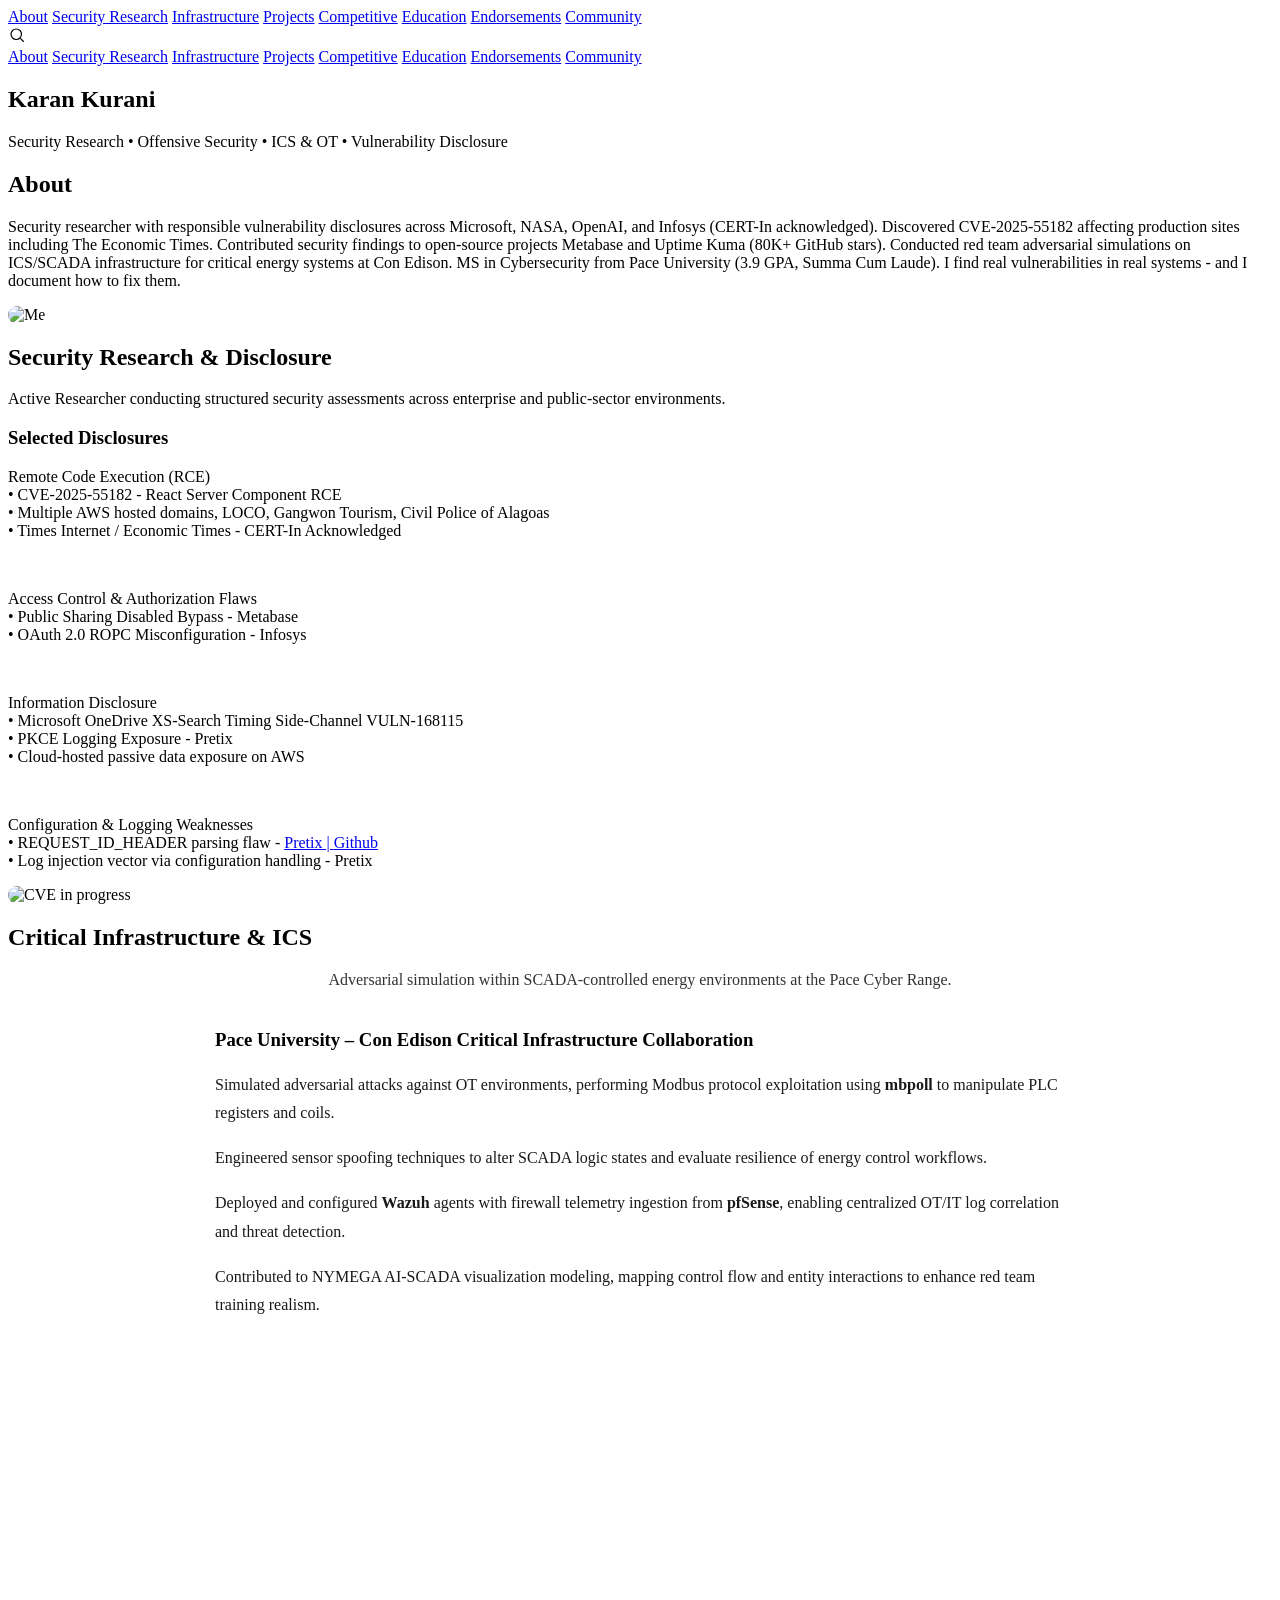
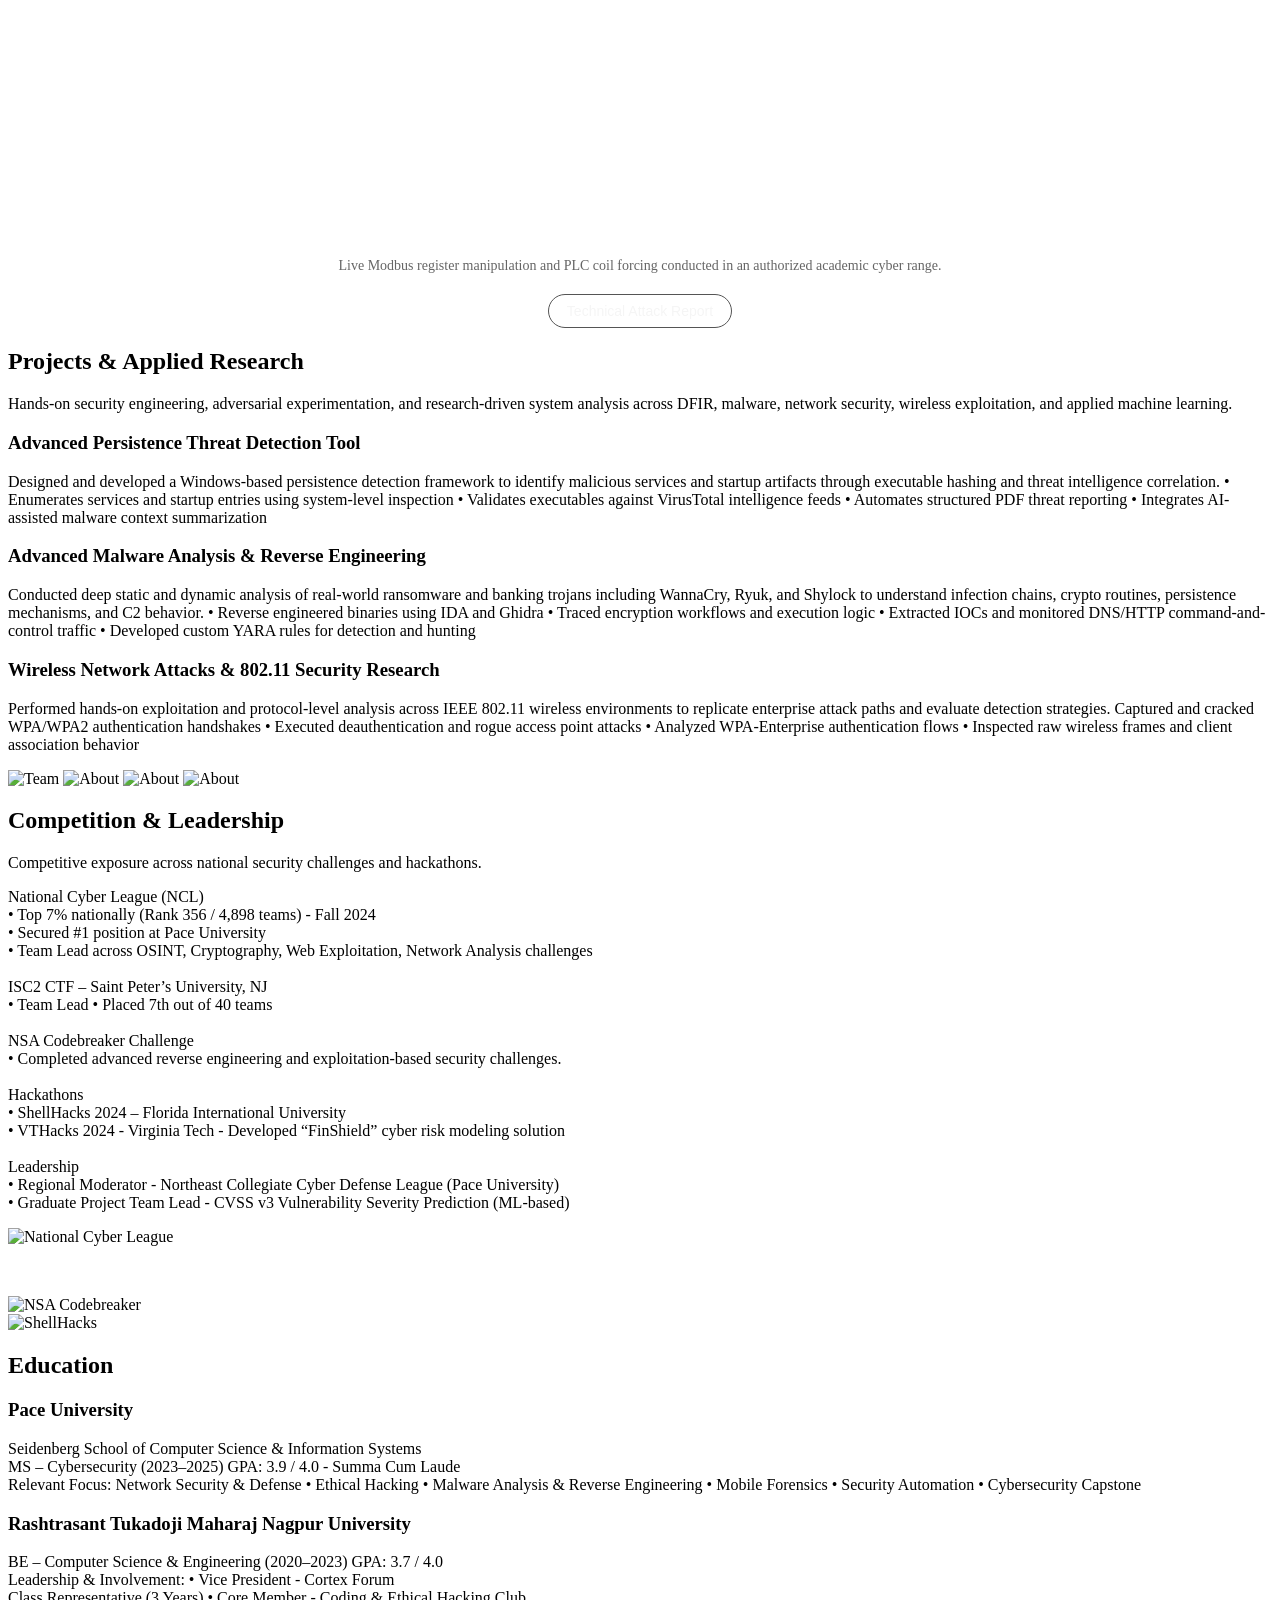
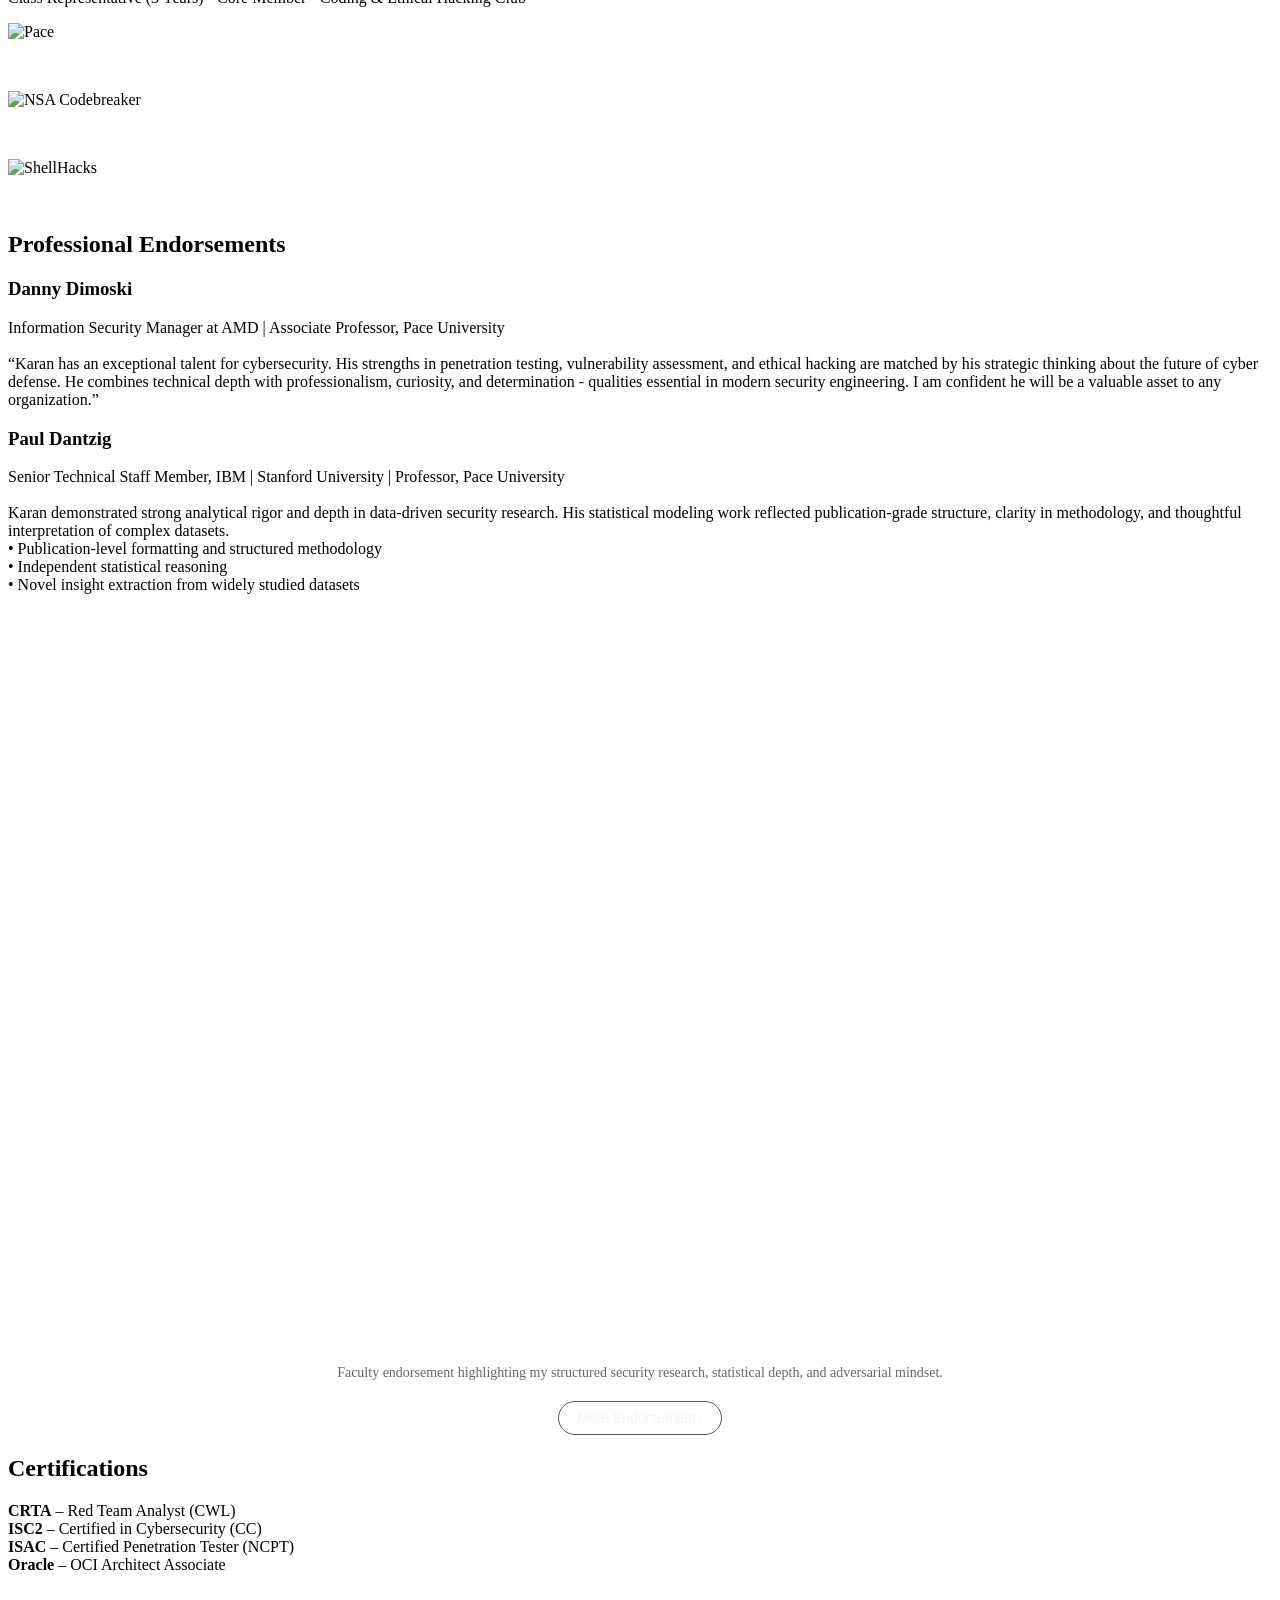
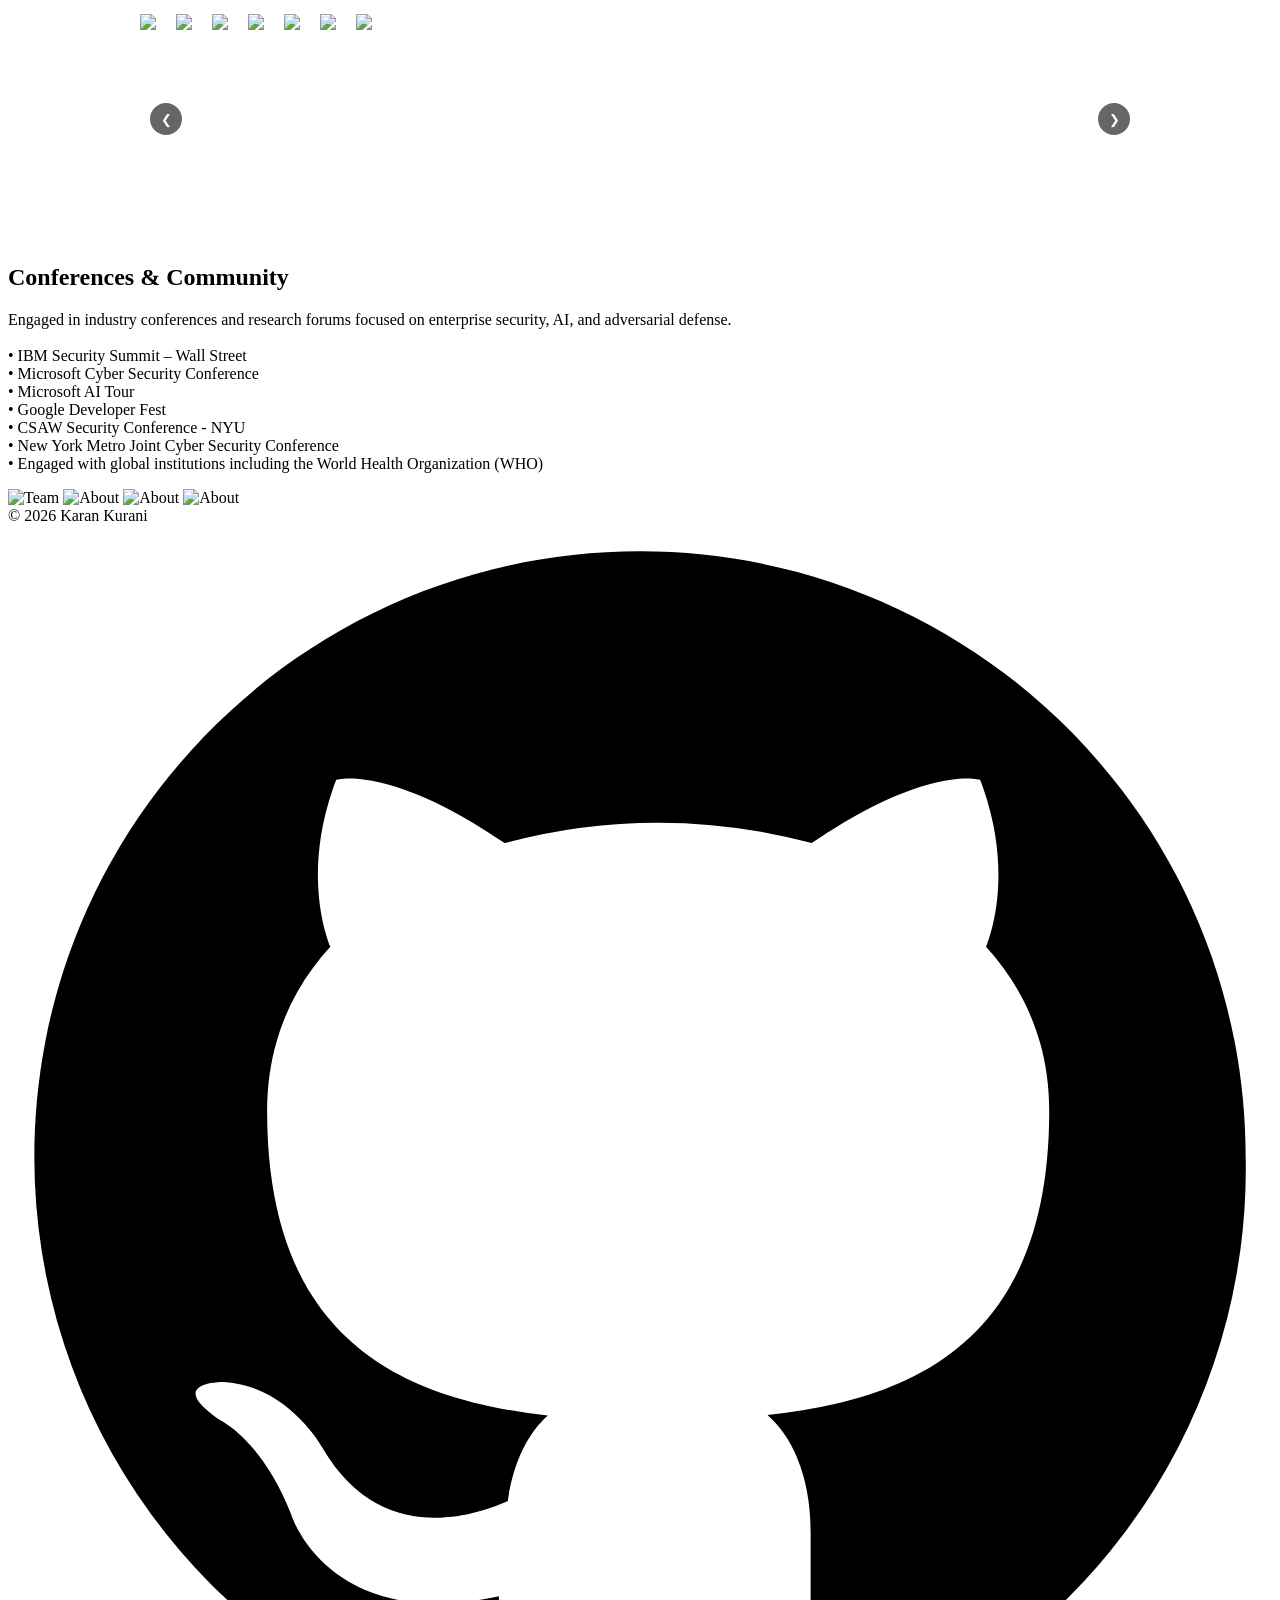
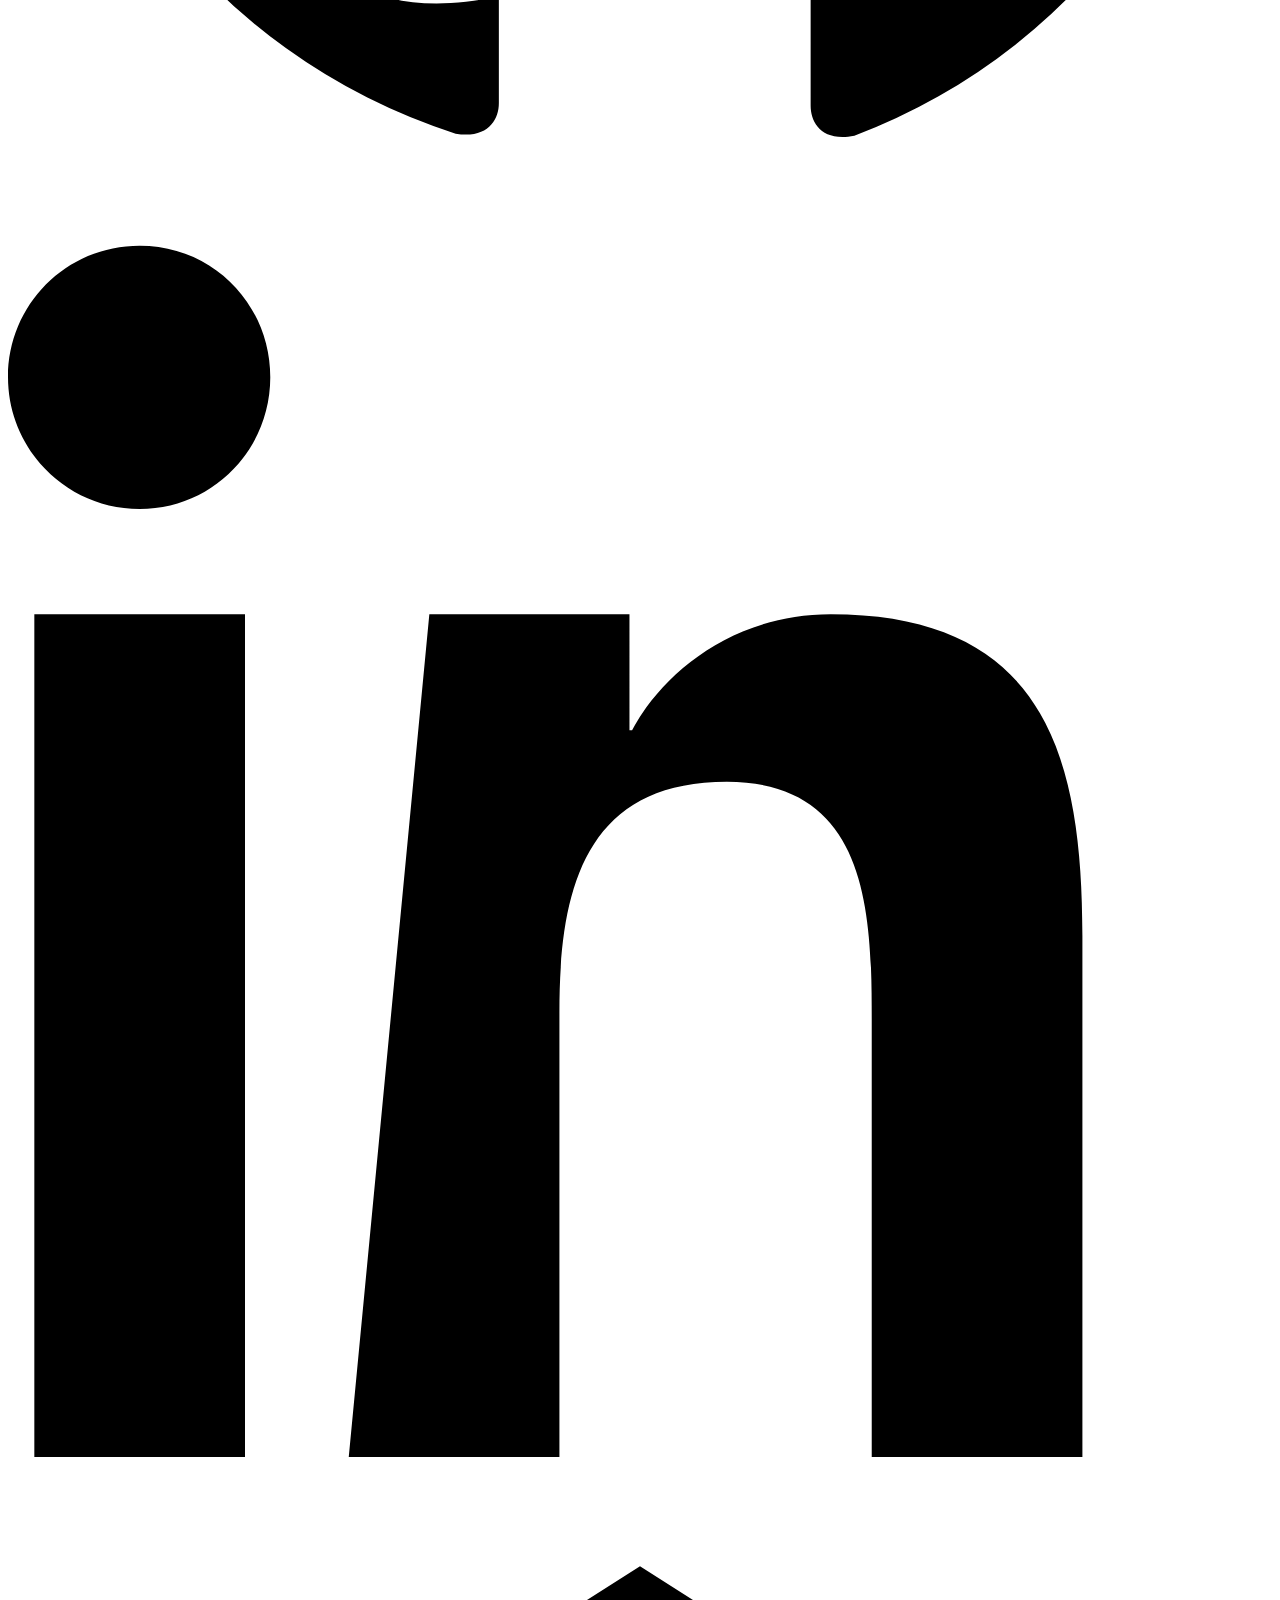
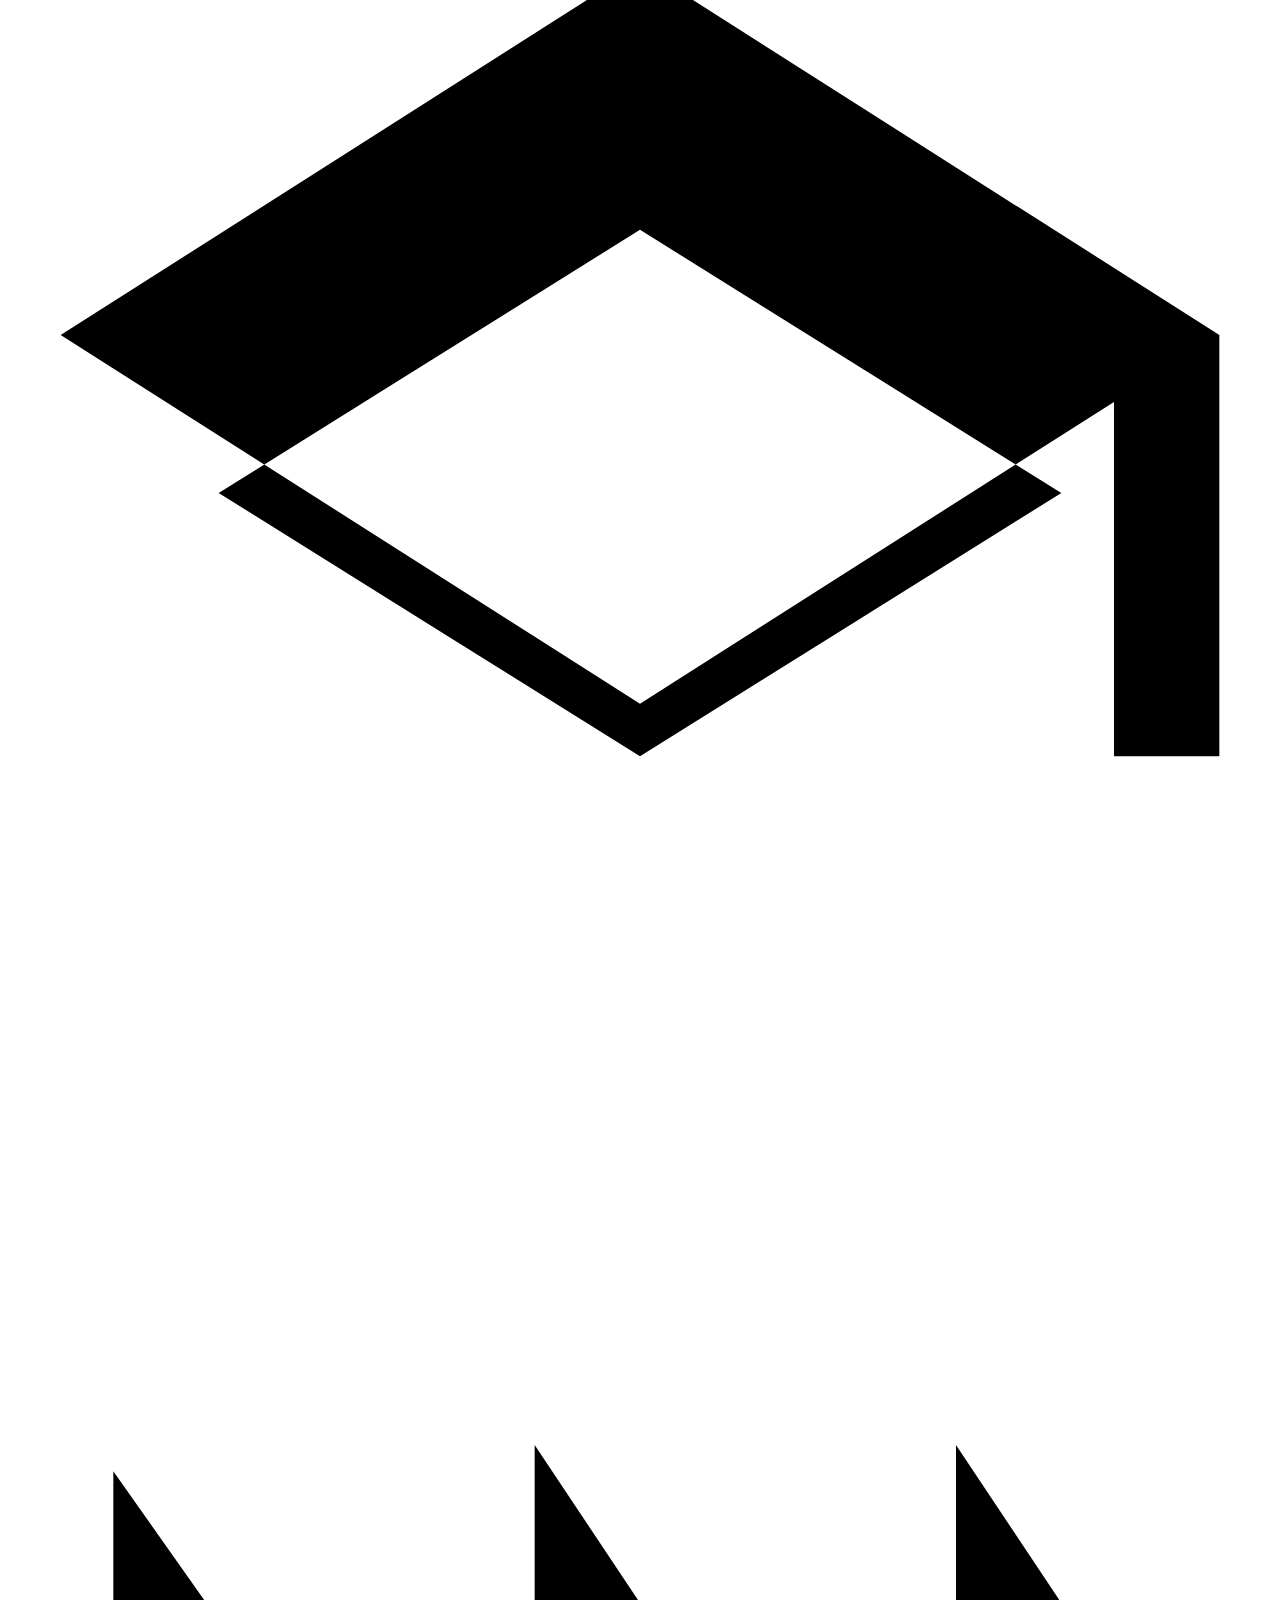
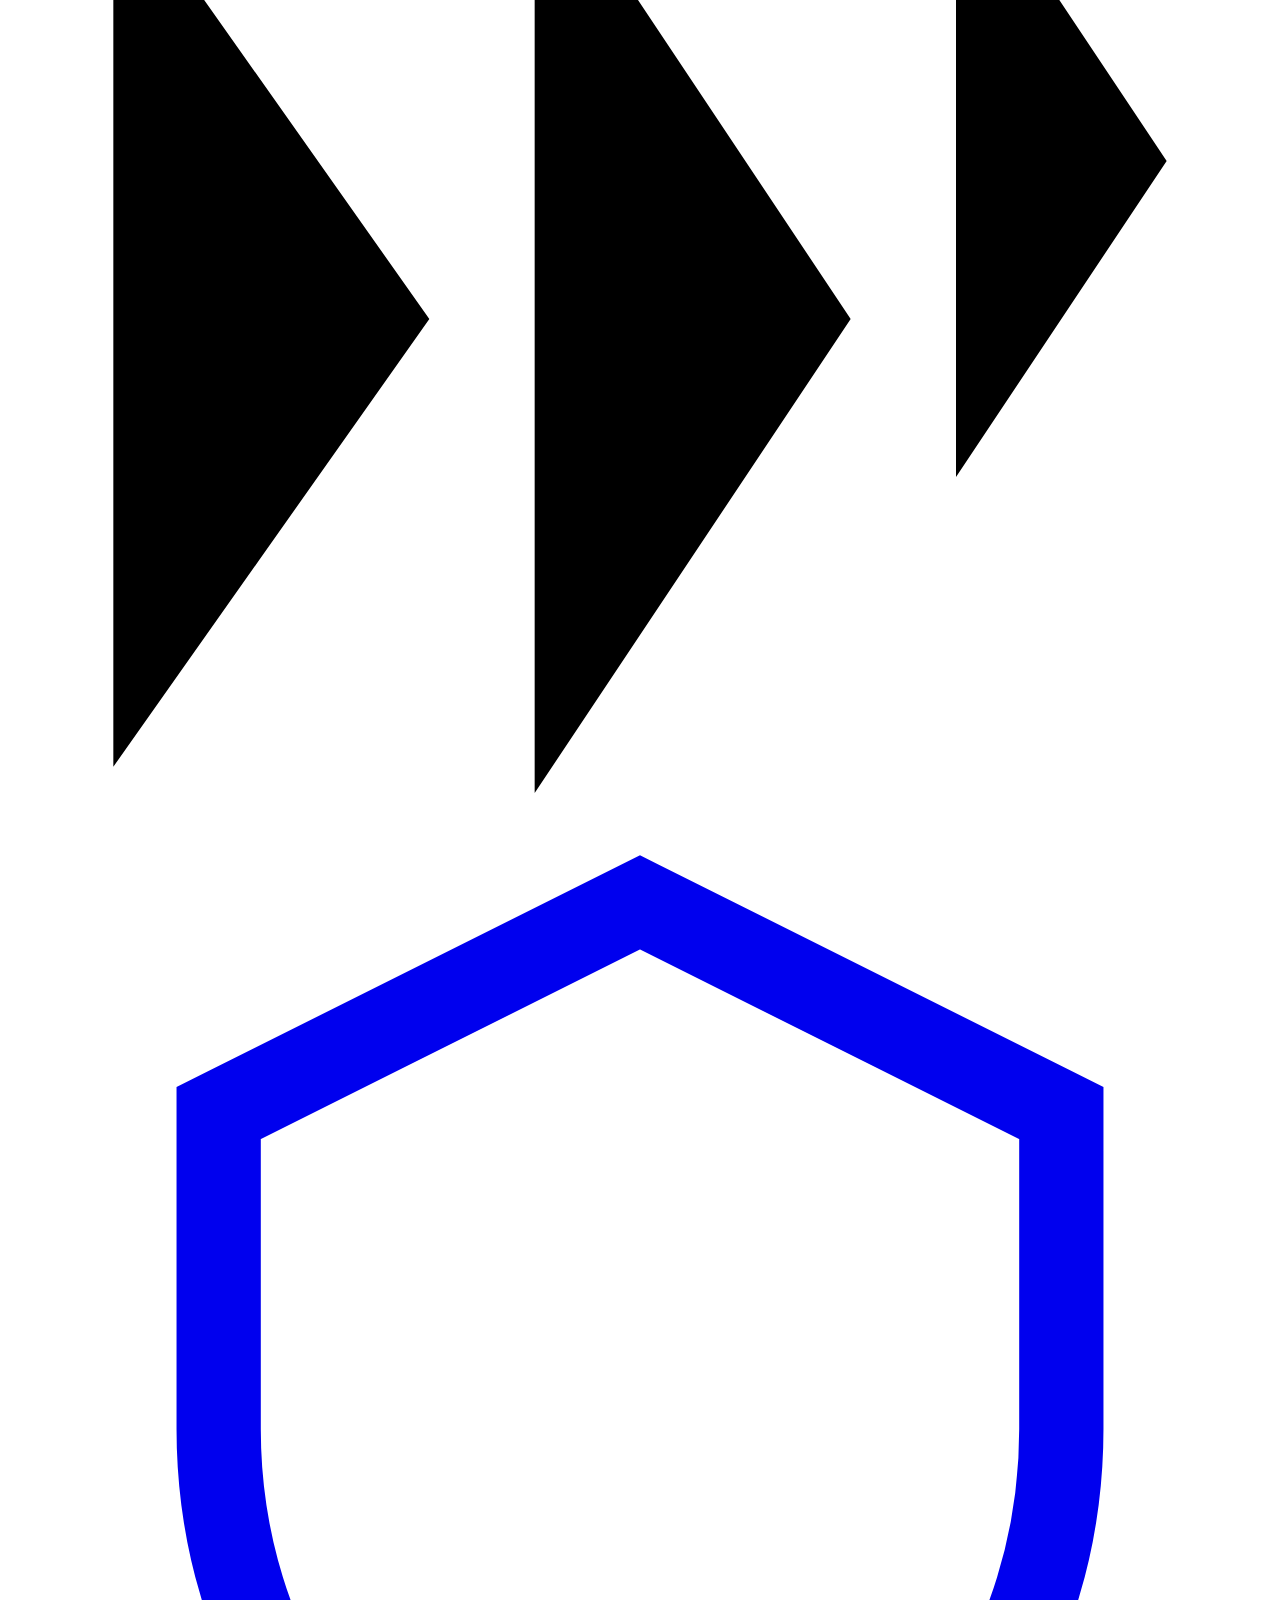
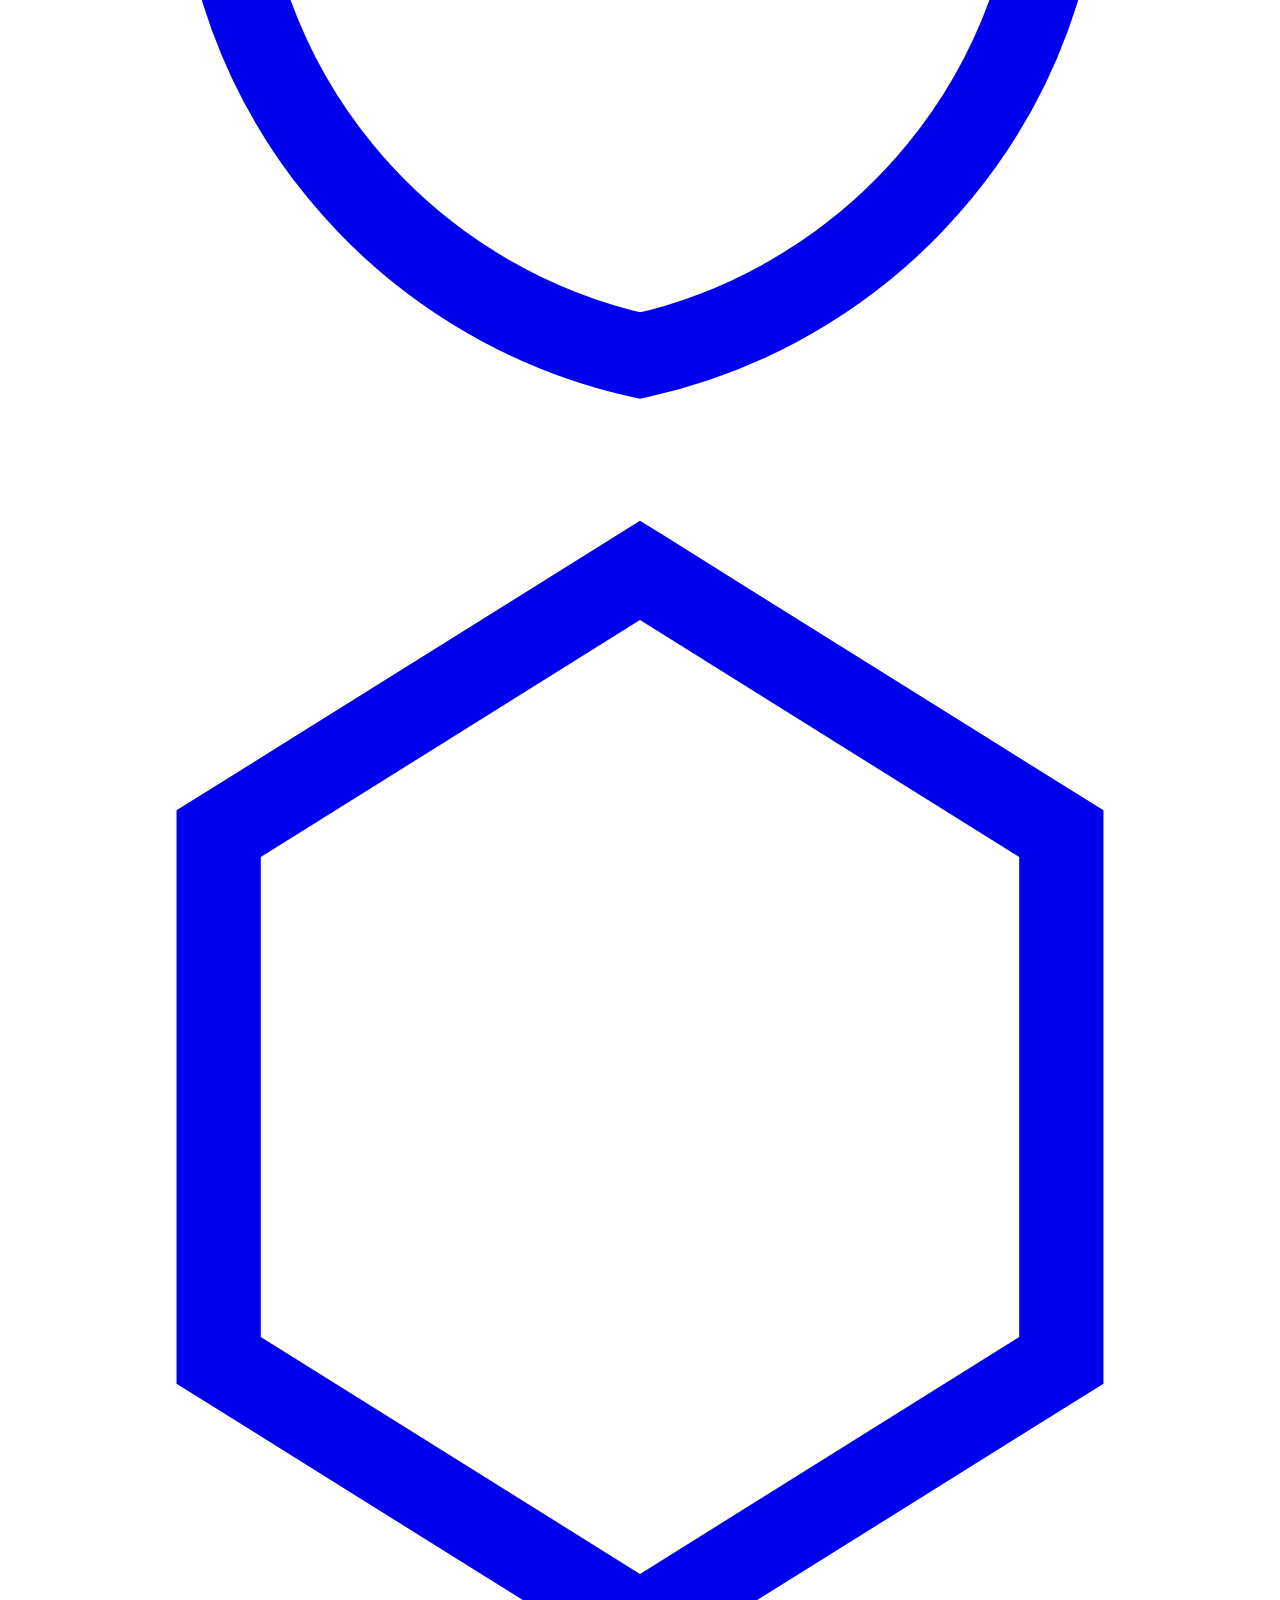
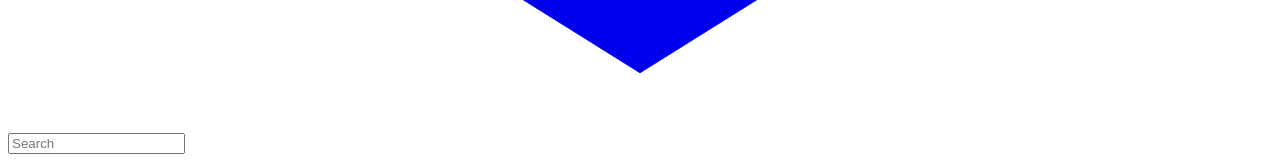
==== commit 14d9a038: "Update index.html" ====
--- a/index.html
+++ b/index.html
@@ -63,9 +63,7 @@
     <section class="section fade-in" id="about">
         <h2 class="gradient-scroll">About</h2>
         <p>
-            Cybersecurity graduate focused on hands-on security research and adversarial simulation. Trained to break systems - professionally. I learn by pushing systems to their limits, understanding why they fail, and documenting how to secure them properly. Shaped
-            by cyber ranges, competitive labs, and real-world vulnerability discovery. I'm Curious, methodical, and always thinking a few steps ahead.
-        </p>
+          Security researcher with responsible vulnerability disclosures across Microsoft, NASA, OpenAI, and Infosys (CERT-In acknowledged). Discovered CVE-2025-55182 affecting production sites including The Economic Times. Contributed security findings to open-source projects Metabase and Uptime Kuma (80K+ GitHub stars). Conducted red team adversarial simulations on ICS/SCADA infrastructure for critical energy systems at Con Edison. MS in Cybersecurity from Pace University (3.9 GPA, Summa Cum Laude). I find real vulnerabilities in real systems - and I document how to fix them.</p>
         <div class="section-image">
             <img src="images/kk.jpg" alt="Me" style="width:350px; border-radius:20px;">
         </div>
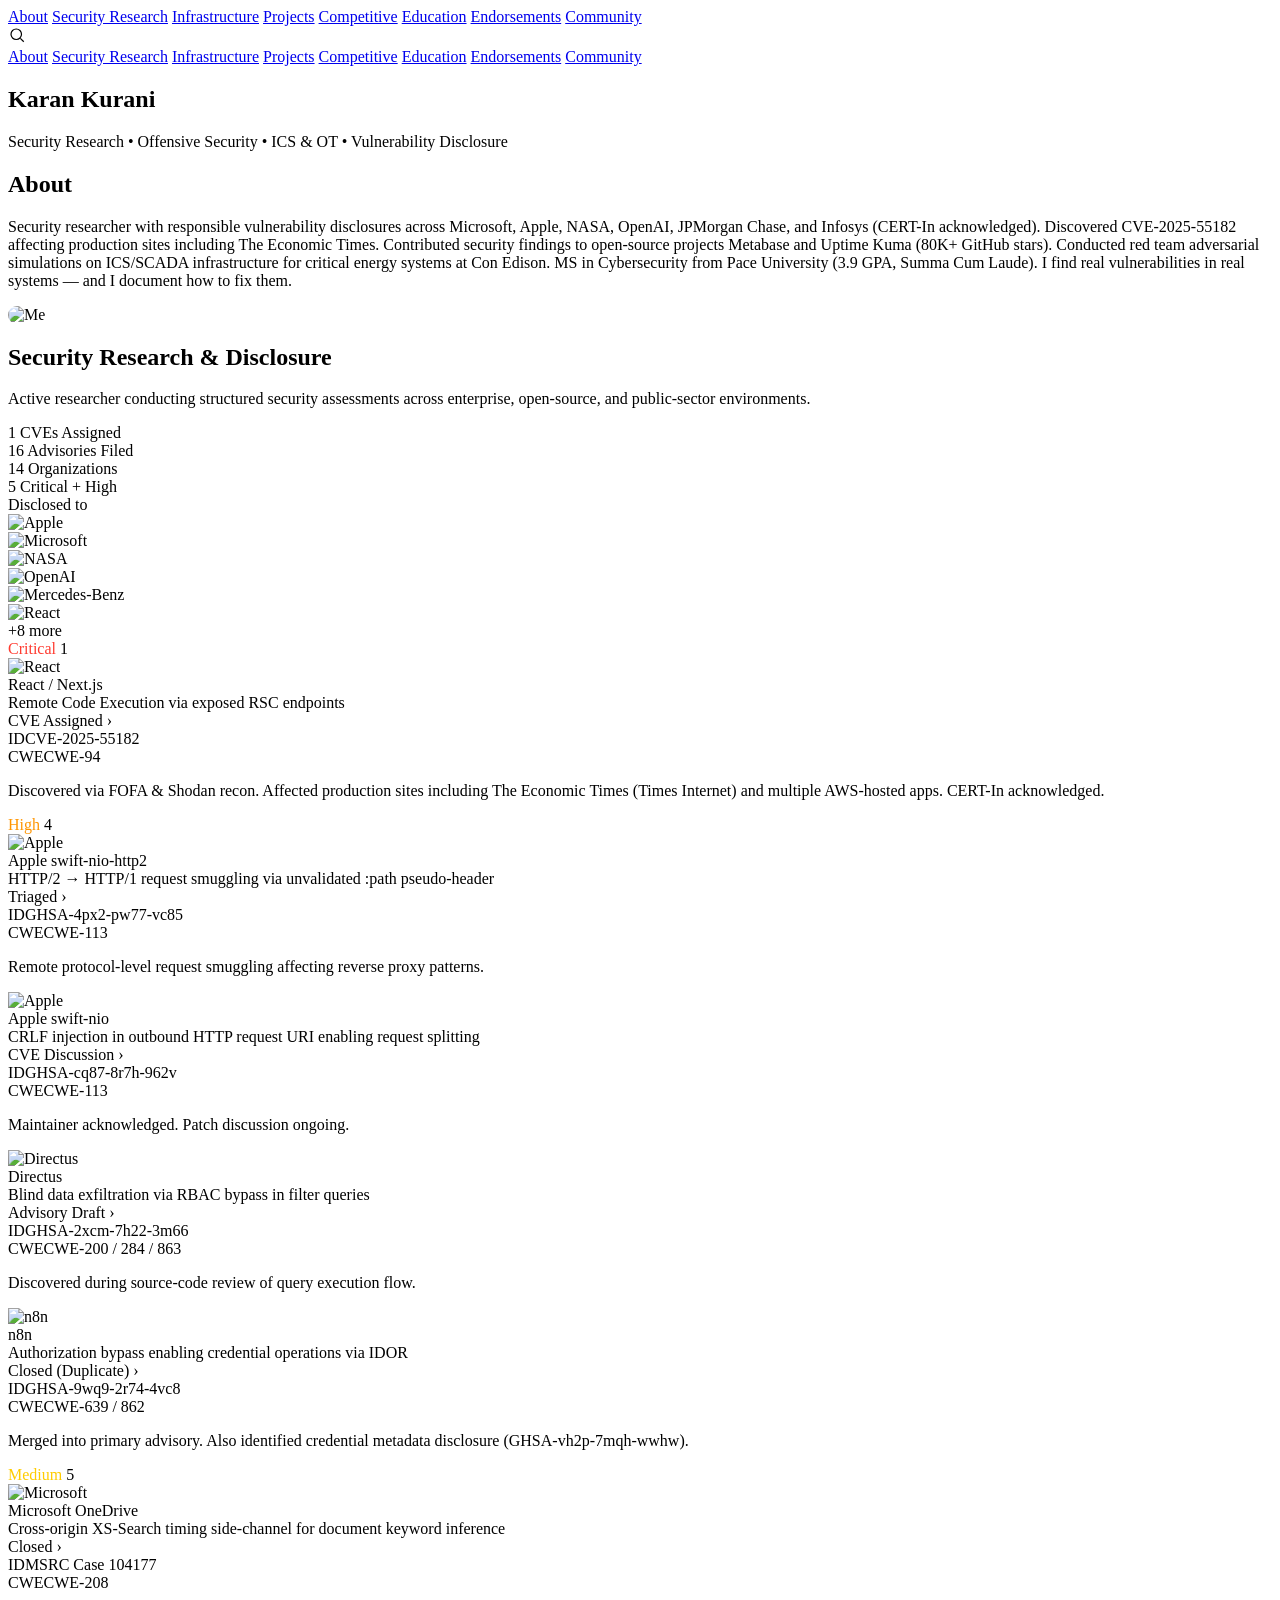
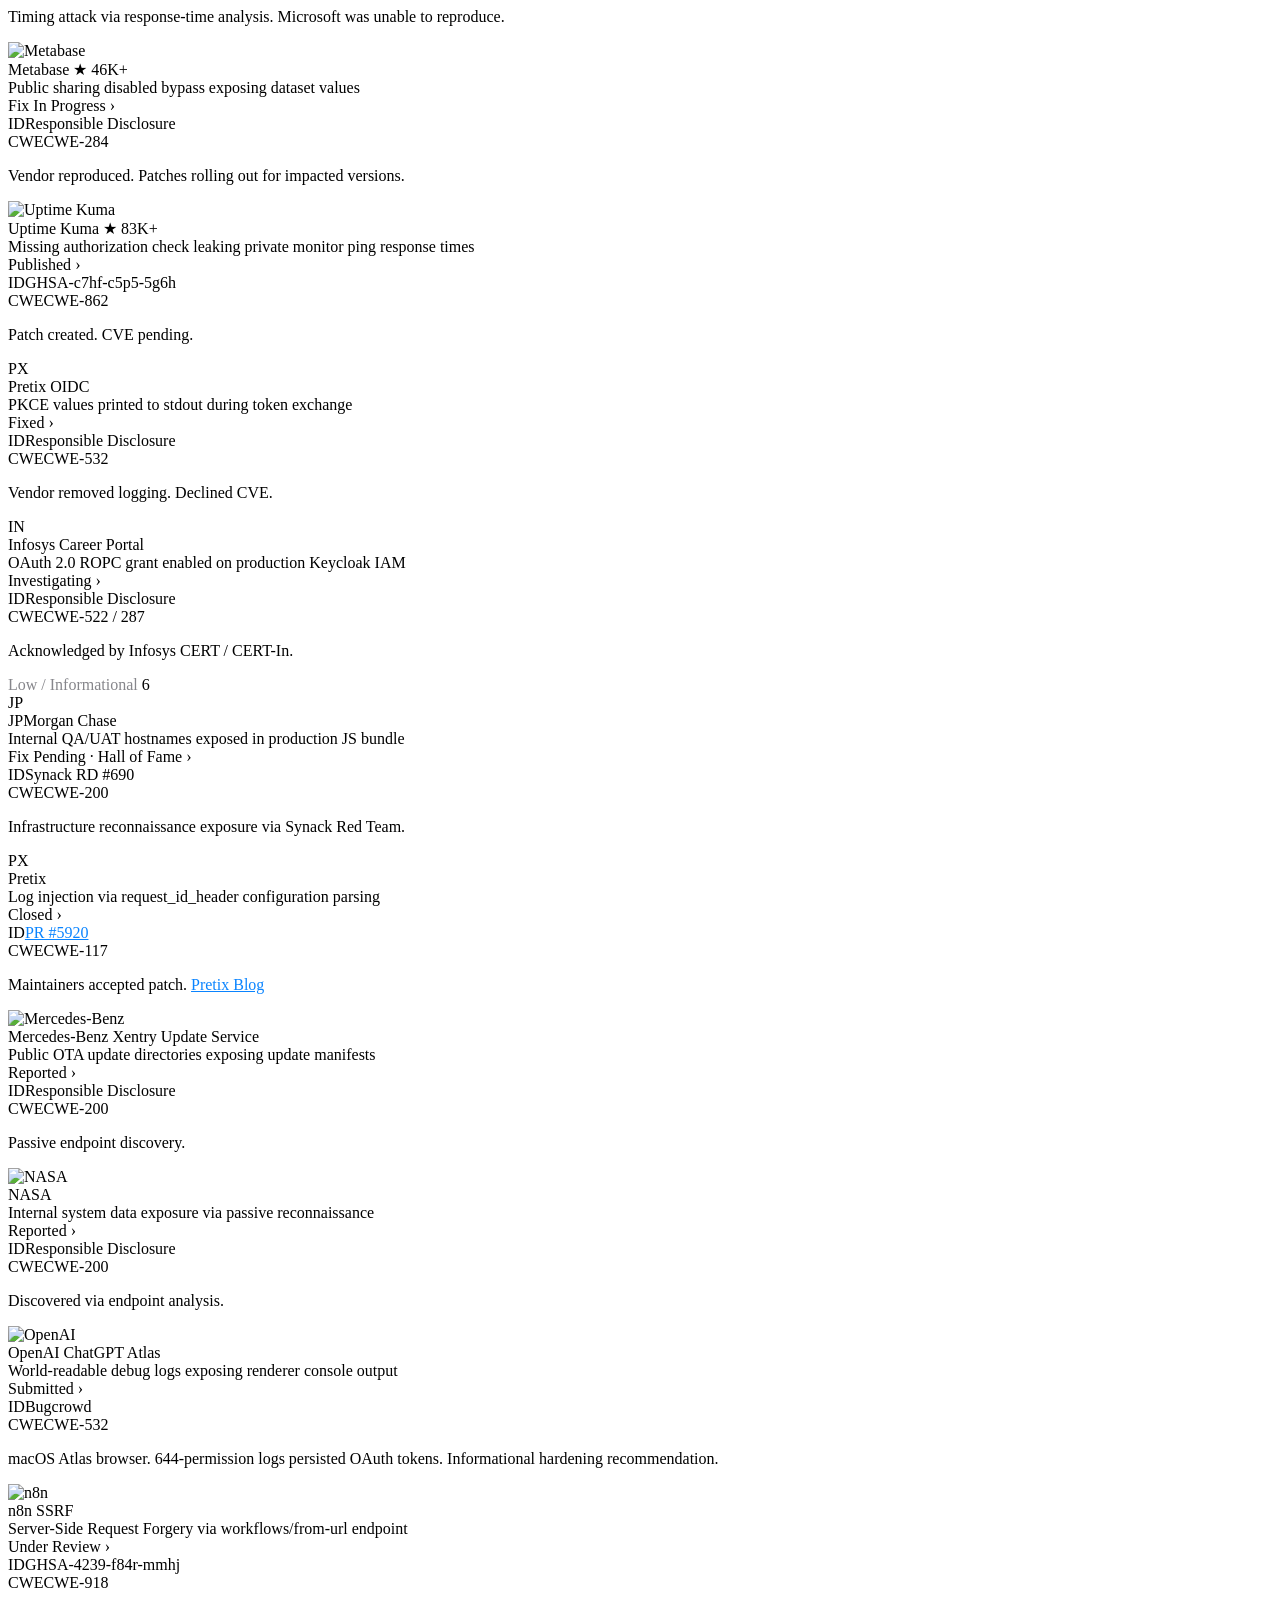
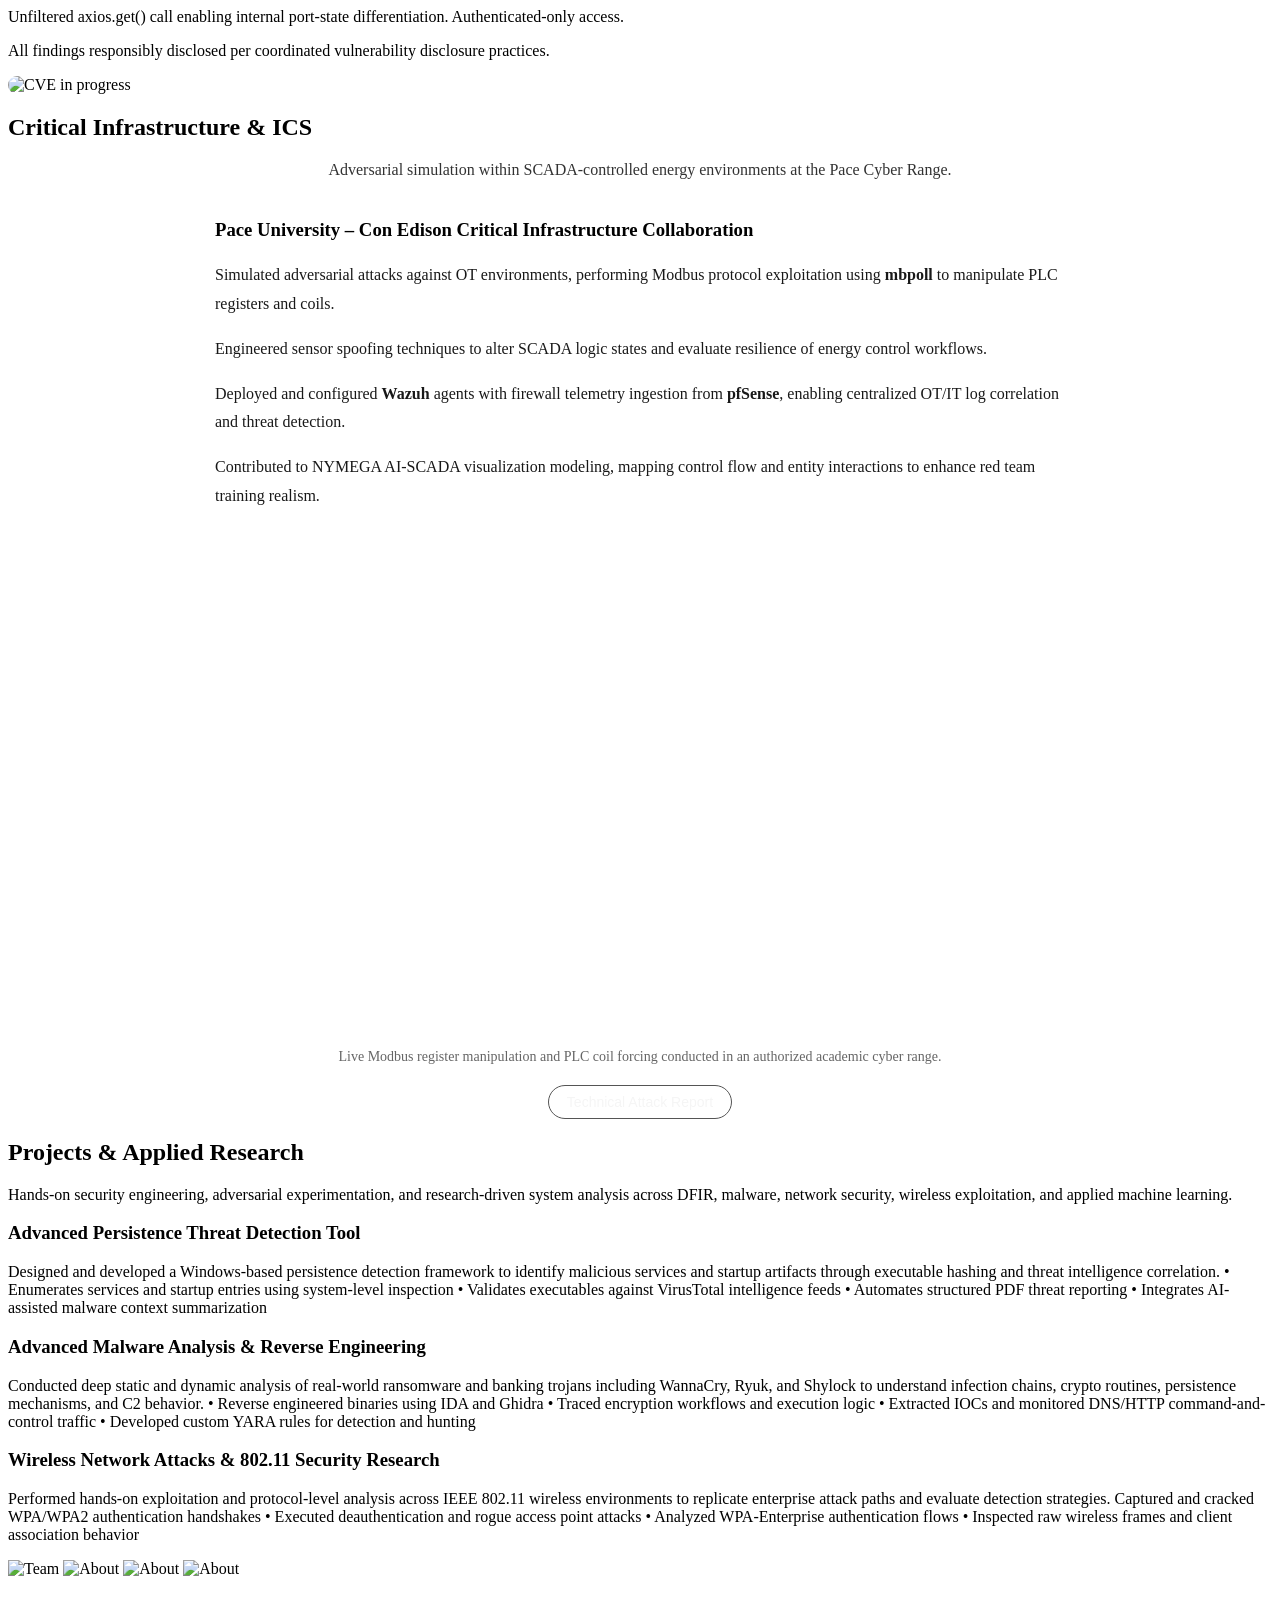
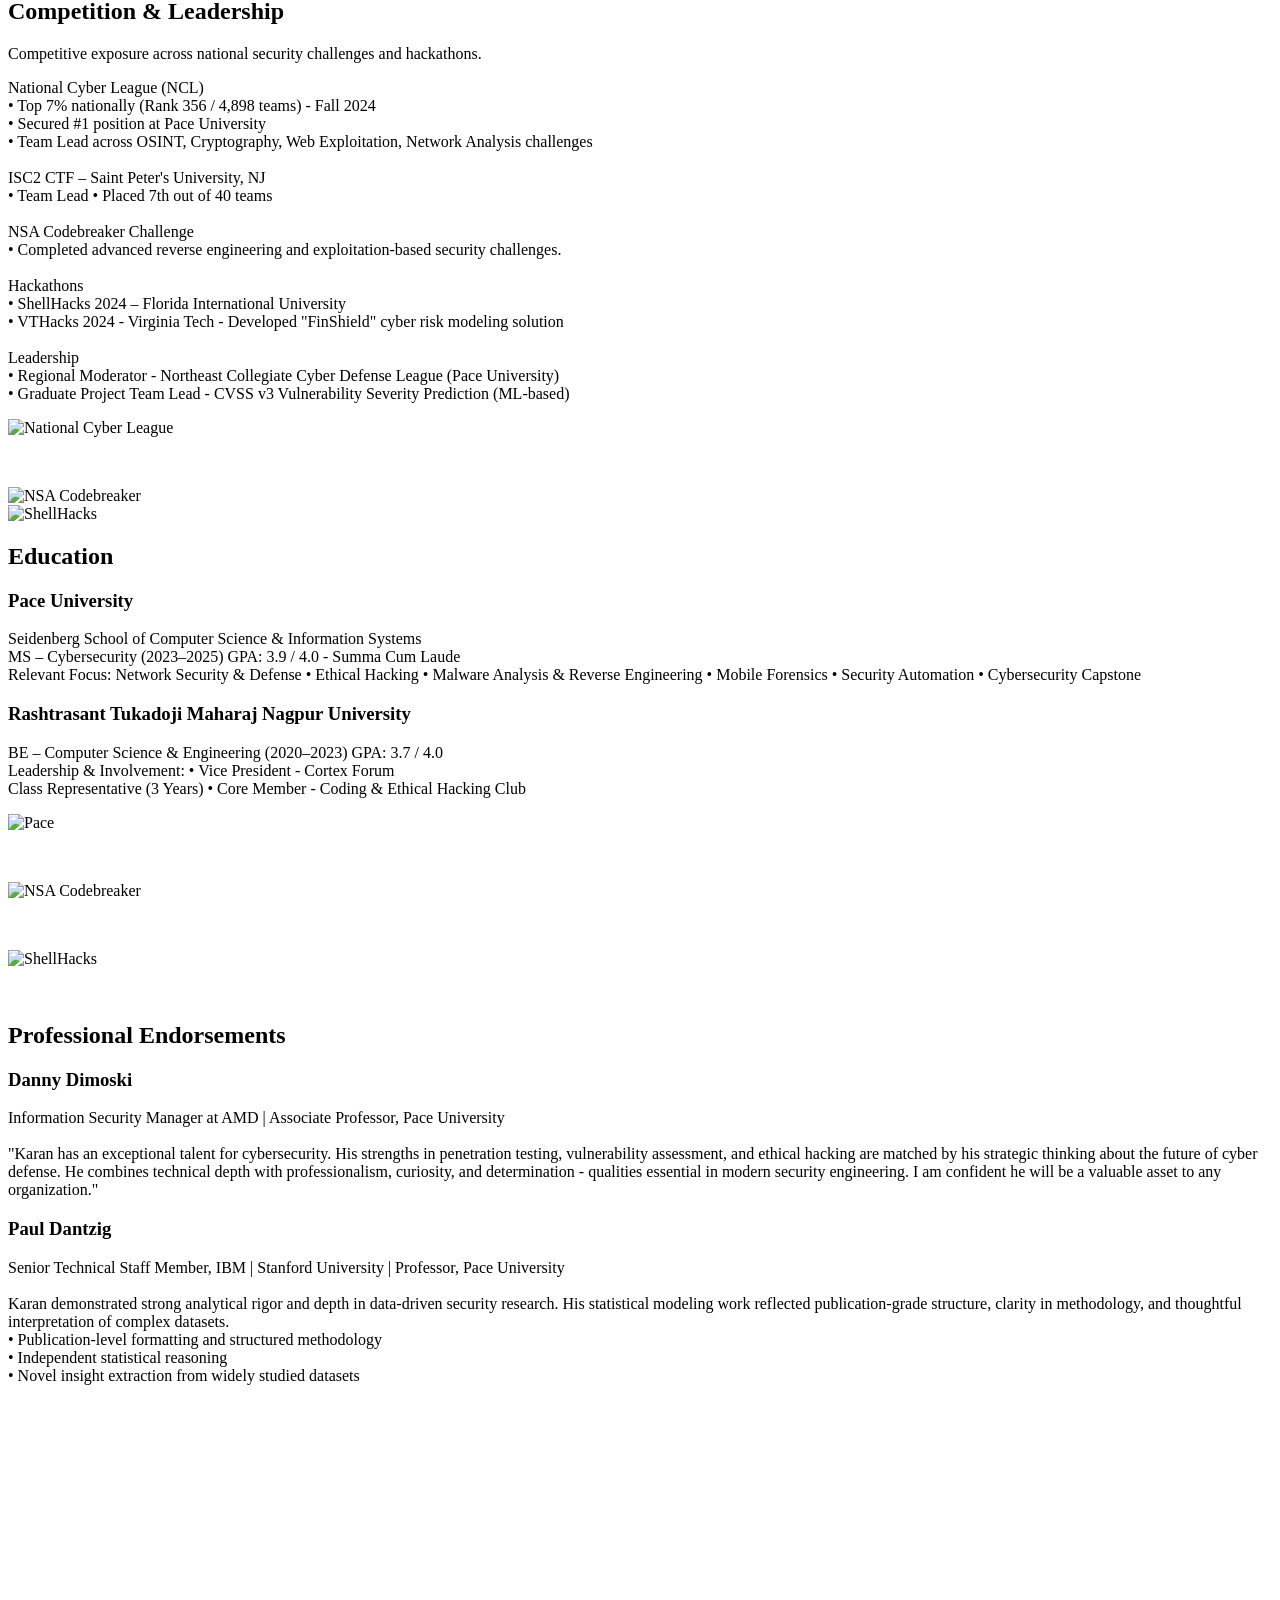
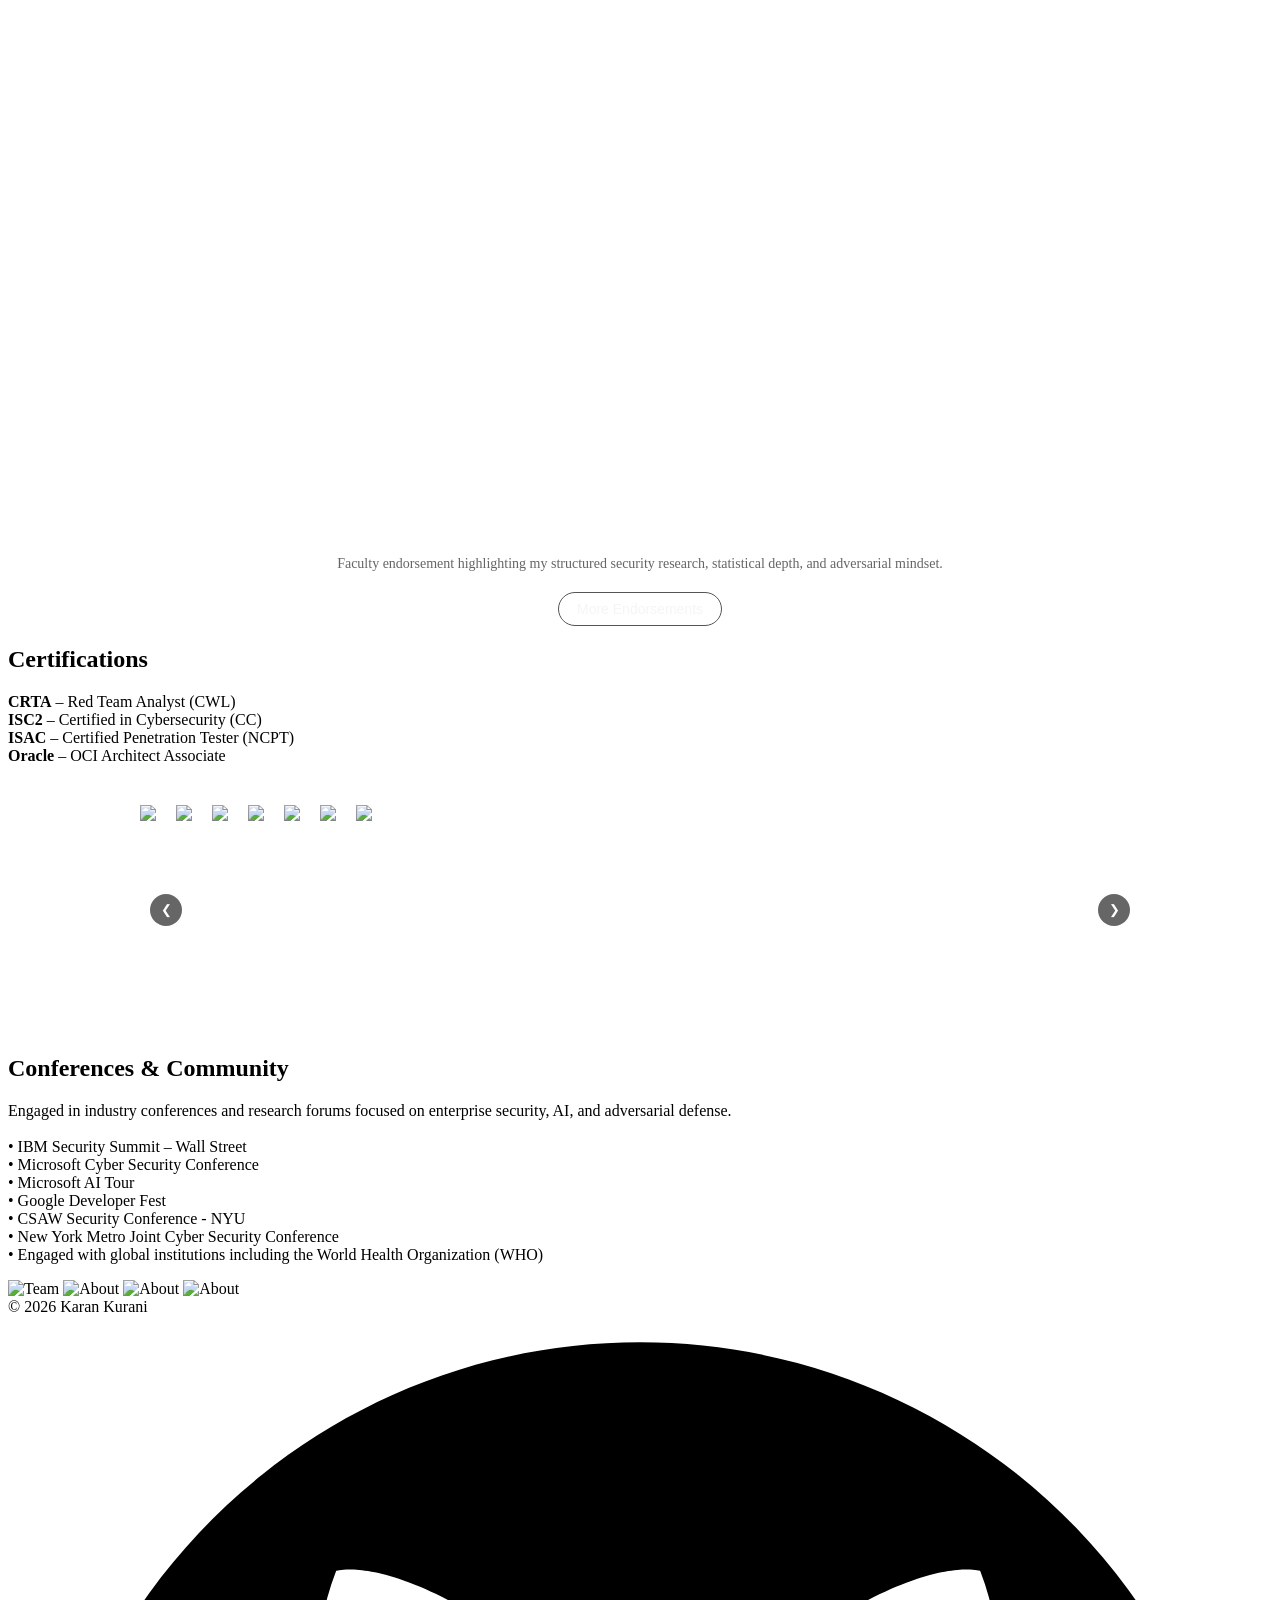
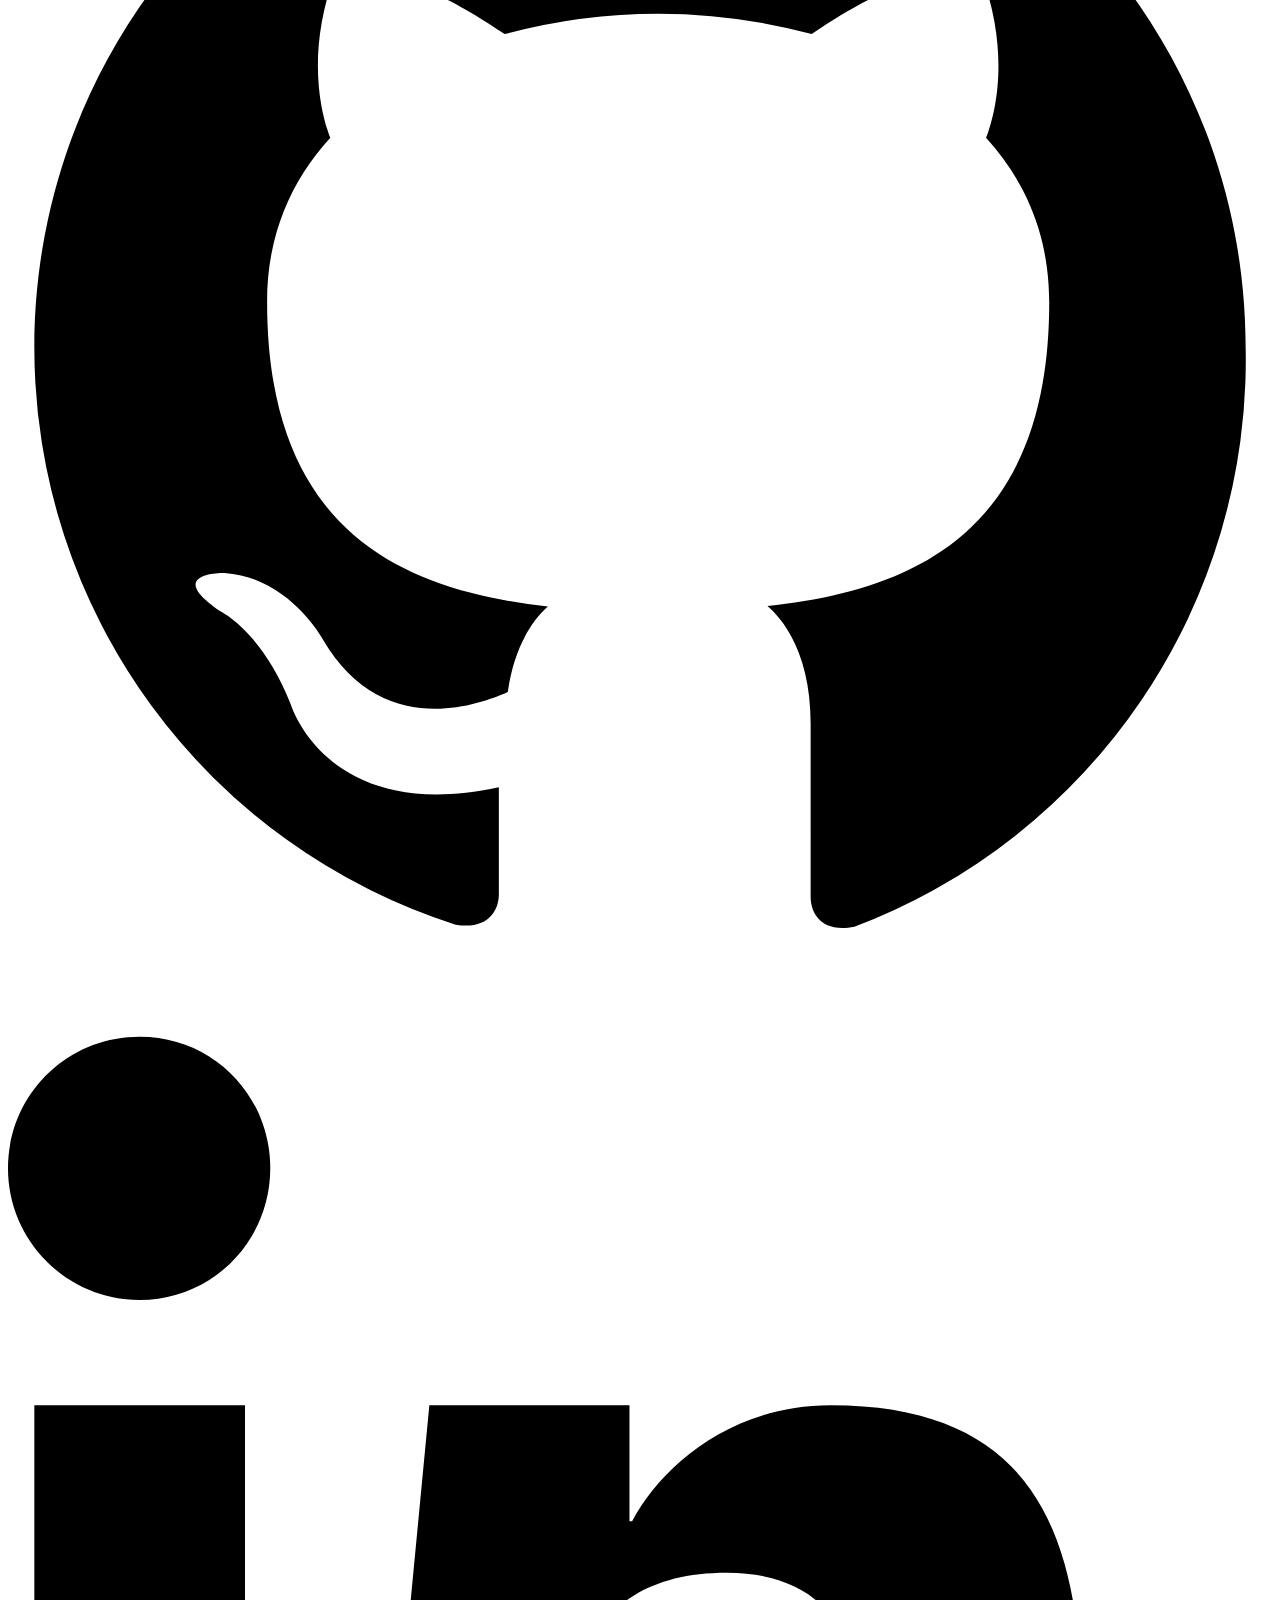
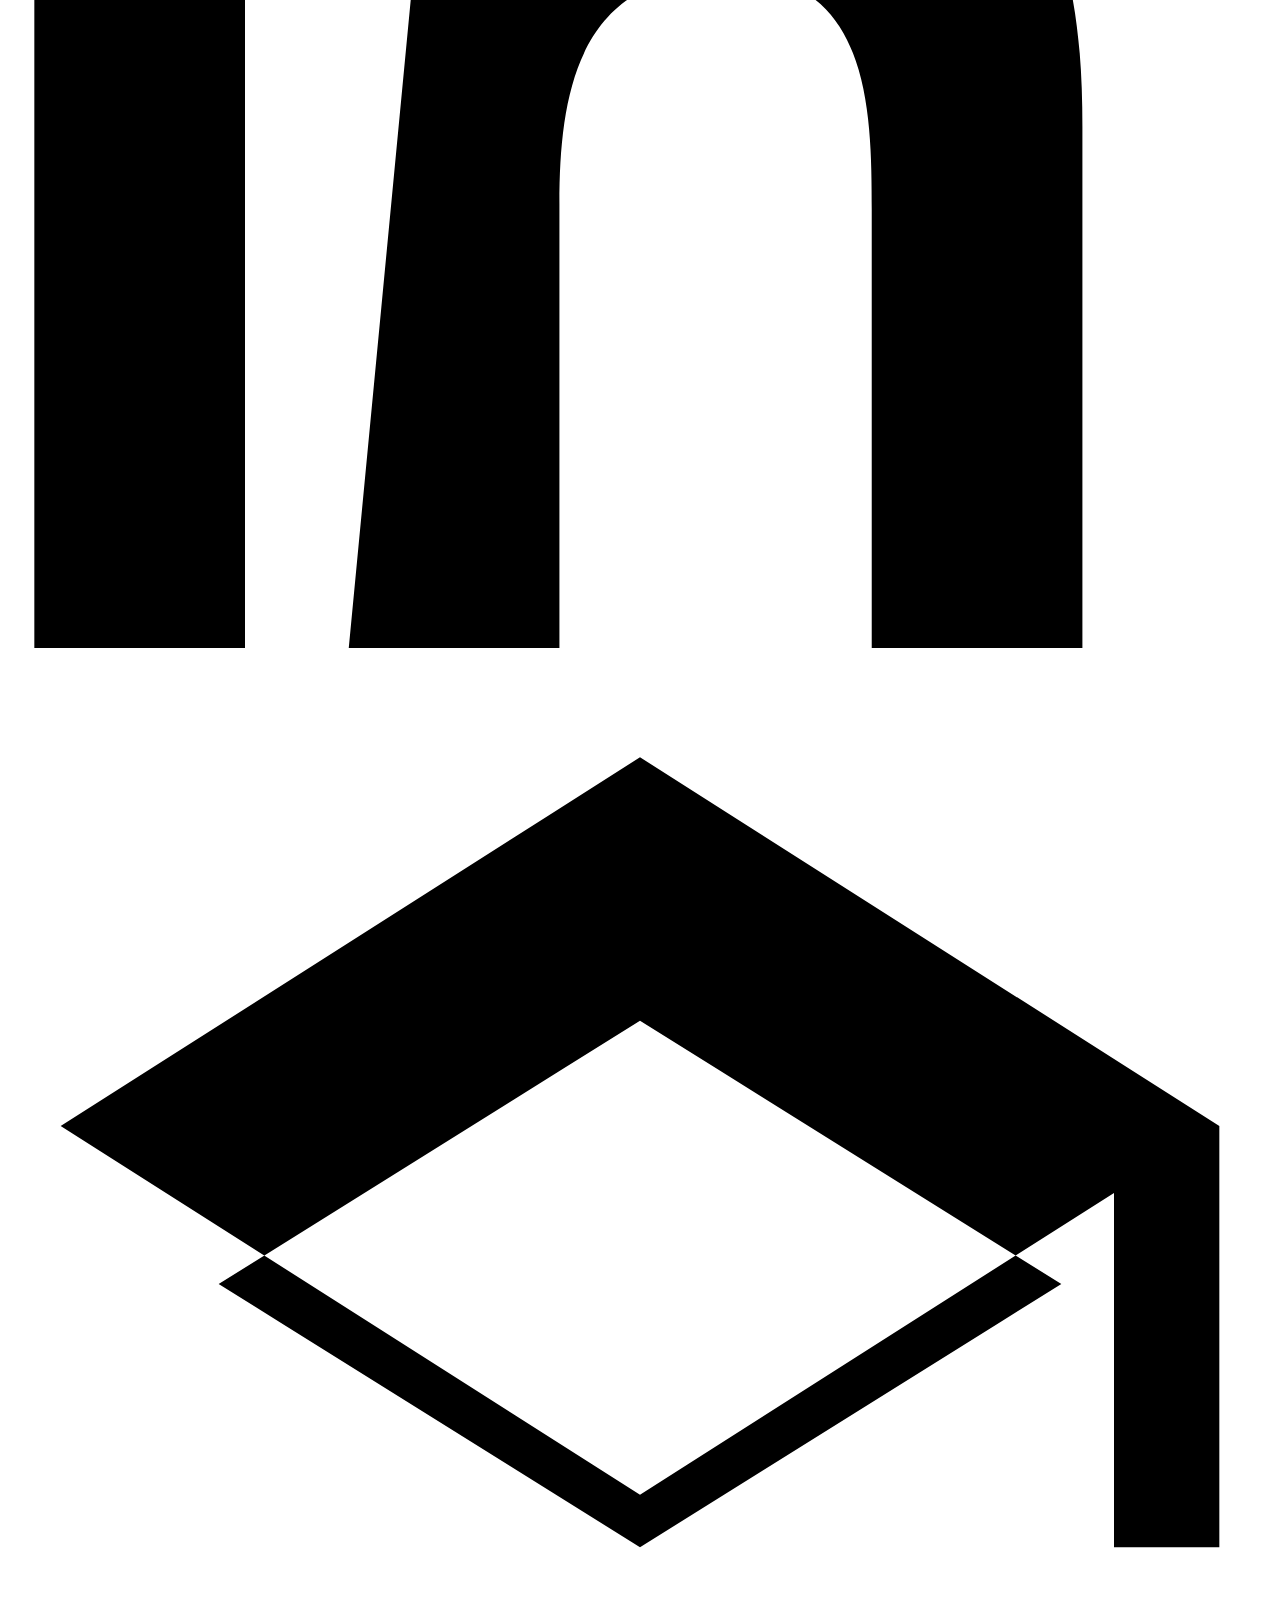
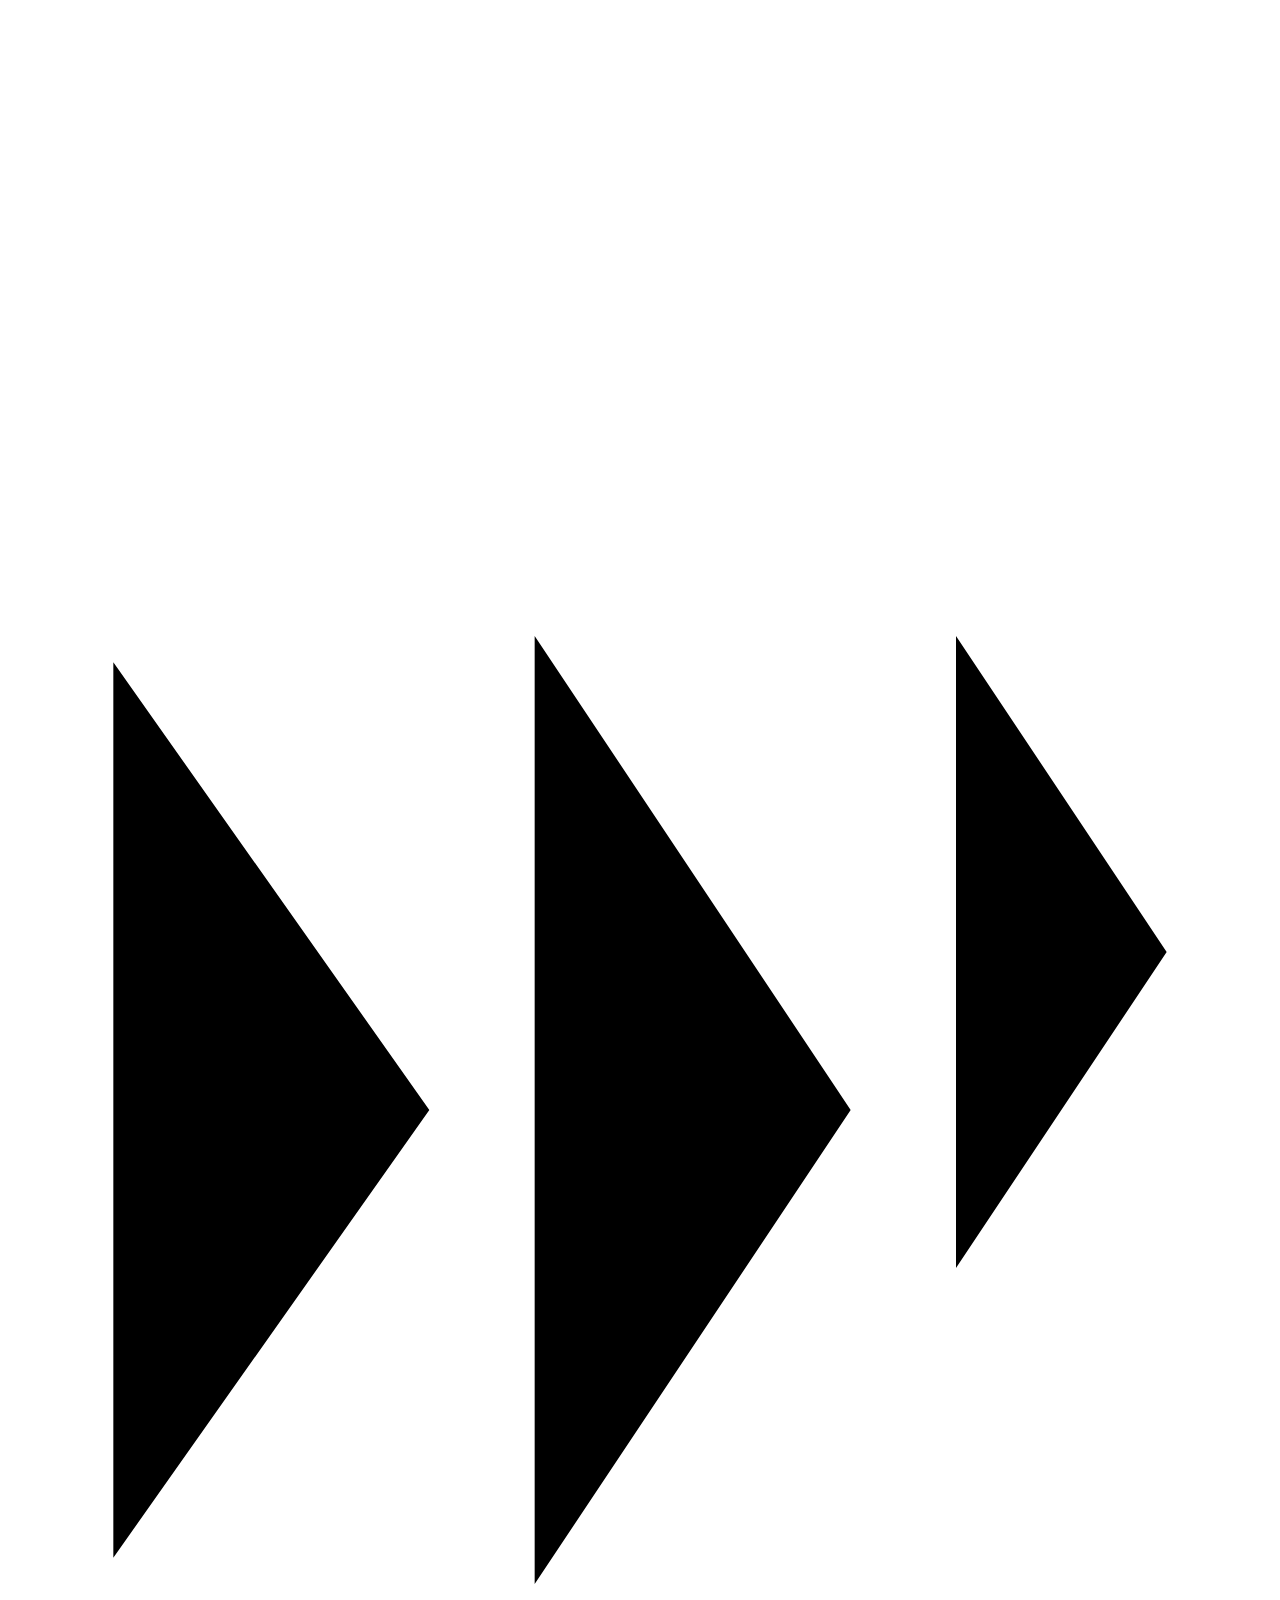
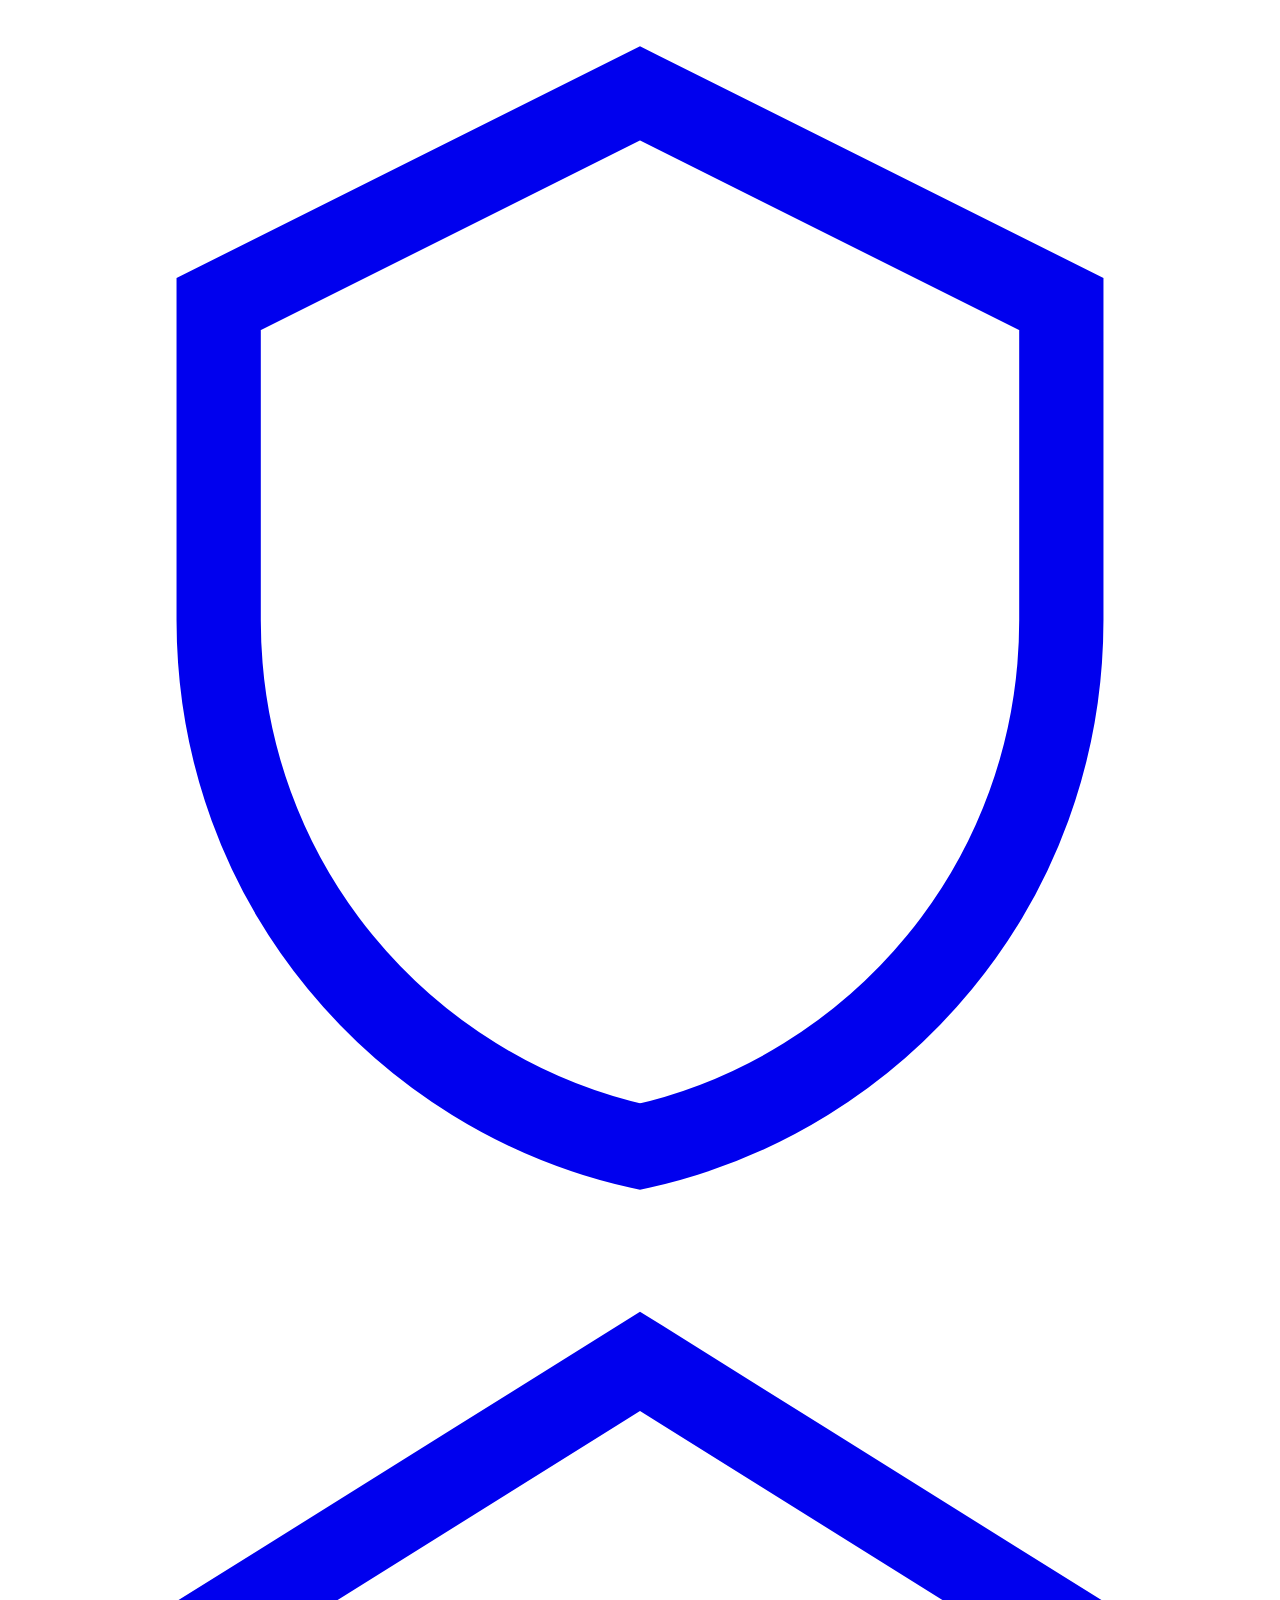
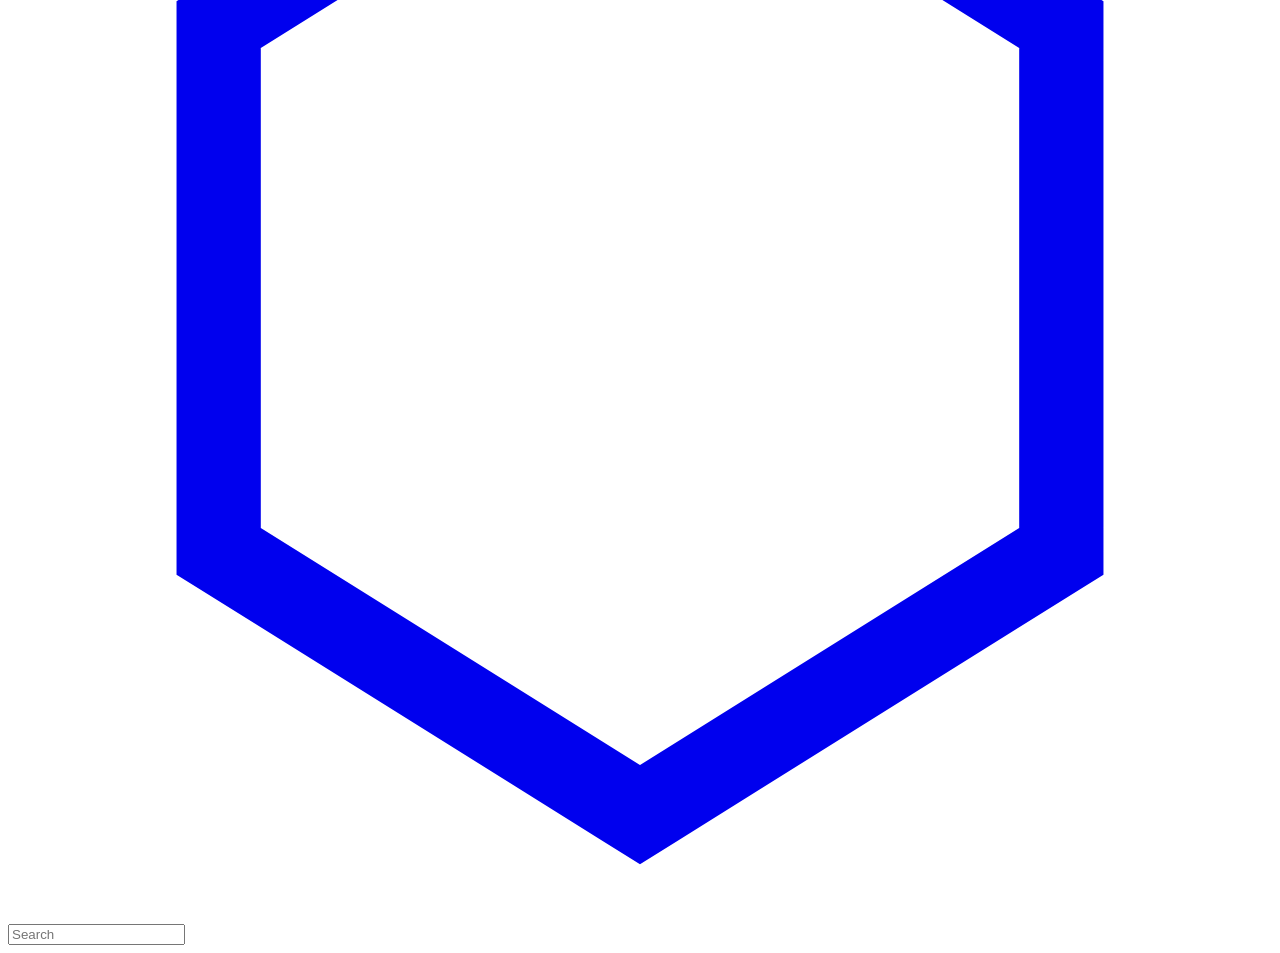
==== commit 273ca86e: "Update index.html" ====
--- a/index.html
+++ b/index.html
@@ -1,6 +1,6 @@
 <!DOCTYPE html>
 <html lang="en">
-   <!-- I see You :) Check line 565 :) -->
+   <!-- I see You :) Check line 965 :) -->
 <head>
     <meta charset="UTF-8">
     <meta name="viewport" content="width=device-width, initial-scale=1.0">
@@ -10,6 +10,7 @@
     <link rel="icon" type="image/png" href="images/kk-avtar-round.png">
 
     <link href="https://fonts.googleapis.com/css2?family=Inter:wght@400;500;600;700;800;900&display=swap" rel="stylesheet">
+    <link href="https://fonts.googleapis.com/css2?family=JetBrains+Mono:wght@400;500;600;700&display=swap" rel="stylesheet">
 </head>
 
 <body>
@@ -63,7 +64,8 @@
     <section class="section fade-in" id="about">
         <h2 class="gradient-scroll">About</h2>
         <p>
-          Security researcher with responsible vulnerability disclosures across Microsoft, NASA, OpenAI, and Infosys (CERT-In acknowledged). Discovered CVE-2025-55182 affecting production sites including The Economic Times. Contributed security findings to open-source projects Metabase and Uptime Kuma (80K+ GitHub stars). Conducted red team adversarial simulations on ICS/SCADA infrastructure for critical energy systems at Con Edison. MS in Cybersecurity from Pace University (3.9 GPA, Summa Cum Laude). I find real vulnerabilities in real systems - and I document how to fix them.</p>
+            Security researcher with responsible vulnerability disclosures across Microsoft, Apple, NASA, OpenAI, JPMorgan Chase, and Infosys (CERT-In acknowledged). Discovered CVE-2025-55182 affecting production sites including The Economic Times. Contributed security findings to open-source projects Metabase and Uptime Kuma (80K+ GitHub stars). Conducted red team adversarial simulations on ICS/SCADA infrastructure for critical energy systems at Con Edison. MS in Cybersecurity from Pace University (3.9 GPA, Summa Cum Laude). I find real vulnerabilities in real systems — and I document how to fix them.
+        </p>
         <div class="section-image">
             <img src="images/kk.jpg" alt="Me" style="width:350px; border-radius:20px;">
         </div>
@@ -72,44 +74,444 @@
 
     <section class="section fade-in" id="research-security">
         <h2 class="gradient-scroll">Security Research & Disclosure</h2>
-        <p>
-            Active Researcher conducting structured security assessments across enterprise and public-sector environments.
-        </p>
-<div class="experience-block">
-    <h3>Selected Disclosures</h3>
-
-    <p>
-        Remote Code Execution (RCE)<br>
-        • CVE-2025-55182 - React Server Component RCE  <br> 
-        • Multiple AWS hosted domains, LOCO, Gangwon Tourism, Civil Police of Alagoas <br>
-        • Times Internet / Economic Times - CERT-In Acknowledged
-    </p>
-       <br> 
-    <p>
-        Access Control & Authorization Flaws<br>
-        • Public Sharing Disabled Bypass - Metabase<br>
-        • OAuth 2.0 ROPC Misconfiguration - Infosys
-    </p>
-  <br> 
-    <p>
-        Information Disclosure<br>
-        • Microsoft OneDrive XS-Search Timing Side-Channel VULN-168115<br>
-        • PKCE Logging Exposure - Pretix<br>
-        • Cloud-hosted passive data exposure on AWS
-    </p>
-  <br> 
-    <p>
-        Configuration & Logging Weaknesses<br>
-        • REQUEST_ID_HEADER parsing flaw -  <a href="https://pretix.eu/about/en/blog/20260224-release-2026-2/#:~:text=The%20config%20property-,request_id_header,-is%20now%20validated" target="_blank">
-        Pretix | <a href="https://github.com/pretix/pretix/pull/5920" target="_blank">Github</a> 
-    </a><br>
-        • Log injection vector via configuration handling - Pretix
-    </p>
-
-    <div class="section-image">
-        <img src="images/x.jpg" alt="CVE in progress" style="width:400px; border-radius:20px;">
-    </div>
-</div>
+        <p>Active researcher conducting structured security assessments across enterprise, open-source, and public-sector environments.</p>
+
+        <!-- Stats Bar -->
+        <div class="disc-stats">
+            <div class="disc-stat">
+                <span class="disc-stat-val">1</span>
+                <span class="disc-stat-label">CVEs Assigned</span>
+            </div>
+            <div class="disc-stat">
+                <span class="disc-stat-val">16</span>
+                <span class="disc-stat-label">Advisories Filed</span>
+            </div>
+            <div class="disc-stat">
+                <span class="disc-stat-val">14</span>
+                <span class="disc-stat-label">Organizations</span>
+            </div>
+            <div class="disc-stat">
+                <span class="disc-stat-val">5</span>
+                <span class="disc-stat-label">Critical + High</span>
+            </div>
+        </div>
+
+        <!-- Disclosed-to strip -->
+        <div class="disc-org-strip">
+            <span class="disc-org-strip-label">Disclosed to</span>
+            <div class="disc-org-logos">
+                <div class="disc-org-logo" title="Apple">
+                    <img src="https://cdn.jsdelivr.net/gh/devicons/devicon/icons/apple/apple-original.svg" alt="Apple">
+                </div>
+                <div class="disc-org-logo" title="Microsoft">
+                    <img src="https://cdn.jsdelivr.net/gh/simple-icons/simple-icons/icons/microsoft.svg" alt="Microsoft">
+                </div>
+                <div class="disc-org-logo" title="NASA">
+                    <img src="https://cdn.jsdelivr.net/gh/simple-icons/simple-icons/icons/nasa.svg" alt="NASA">
+                </div>
+                <div class="disc-org-logo" title="OpenAI">
+                    <img src="https://cdn.jsdelivr.net/gh/simple-icons/simple-icons/icons/openai.svg" alt="OpenAI">
+                </div>
+                <div class="disc-org-logo" title="Mercedes-Benz">
+                    <img src="https://cdn.jsdelivr.net/gh/simple-icons/simple-icons/icons/mercedes.svg" alt="Mercedes-Benz">
+                </div>
+                <div class="disc-org-logo" title="React / Next.js">
+                    <img src="https://cdn.jsdelivr.net/gh/devicons/devicon/icons/react/react-original.svg" alt="React">
+                </div>
+                <span class="disc-org-more">+8 more</span>
+            </div>
+        </div>
+
+        <!-- CRITICAL -->
+        <div class="disc-group" data-severity="critical">
+            <div class="disc-group-header">
+                <span class="disc-sev-bar" style="background:#ff3b30;"></span>
+                <span class="disc-sev-label" style="color:#ff3b30;">Critical</span>
+                <span class="disc-sev-count">1</span>
+            </div>
+            <div class="disc-list">
+                <div class="disc-card" onclick="this.classList.toggle('open')" style="--sev-color:#ff3b30;">
+                    <div class="disc-card-row">
+                        <div class="disc-card-icon">
+                            <img src="https://cdn.jsdelivr.net/gh/devicons/devicon/icons/react/react-original.svg" alt="React">
+                        </div>
+                        <div class="disc-card-body">
+                            <div class="disc-card-org">React / Next.js</div>
+                            <div class="disc-card-title">Remote Code Execution via exposed RSC endpoints</div>
+                        </div>
+                        <div class="disc-card-meta">
+                            <span class="disc-badge disc-badge-green">CVE Assigned</span>
+                            <span class="disc-chevron">›</span>
+                        </div>
+                    </div>
+                    <div class="disc-card-detail">
+                        <div class="disc-detail-grid">
+                            <div><span class="disc-detail-label">ID</span><span class="disc-detail-val">CVE-2025-55182</span></div>
+                            <div><span class="disc-detail-label">CWE</span><span class="disc-detail-val">CWE-94</span></div>
+                        </div>
+                        <p class="disc-detail-text">Discovered via FOFA & Shodan recon. Affected production sites including The Economic Times (Times Internet) and multiple AWS-hosted apps. CERT-In acknowledged.</p>
+                    </div>
+                </div>
+            </div>
+        </div>
+
+        <!-- HIGH -->
+        <div class="disc-group" data-severity="high">
+            <div class="disc-group-header">
+                <span class="disc-sev-bar" style="background:#ff9500;"></span>
+                <span class="disc-sev-label" style="color:#ff9500;">High</span>
+                <span class="disc-sev-count">4</span>
+            </div>
+            <div class="disc-list">
+
+                <div class="disc-card" onclick="this.classList.toggle('open')" style="--sev-color:#ff9500;">
+                    <div class="disc-card-row">
+                        <div class="disc-card-icon"><img src="https://cdn.jsdelivr.net/gh/devicons/devicon/icons/apple/apple-original.svg" alt="Apple"></div>
+                        <div class="disc-card-body">
+                            <div class="disc-card-org">Apple <span class="disc-card-sub">swift-nio-http2</span></div>
+                            <div class="disc-card-title">HTTP/2 → HTTP/1 request smuggling via unvalidated :path pseudo-header</div>
+                        </div>
+                        <div class="disc-card-meta">
+                            <span class="disc-badge disc-badge-orange">Triaged</span>
+                            <span class="disc-chevron">›</span>
+                        </div>
+                    </div>
+                    <div class="disc-card-detail">
+                        <div class="disc-detail-grid">
+                            <div><span class="disc-detail-label">ID</span><span class="disc-detail-val">GHSA-4px2-pw77-vc85</span></div>
+                            <div><span class="disc-detail-label">CWE</span><span class="disc-detail-val">CWE-113</span></div>
+                        </div>
+                        <p class="disc-detail-text">Remote protocol-level request smuggling affecting reverse proxy patterns.</p>
+                    </div>
+                </div>
+
+                <div class="disc-card" onclick="this.classList.toggle('open')" style="--sev-color:#ff9500;">
+                    <div class="disc-card-row">
+                        <div class="disc-card-icon"><img src="https://cdn.jsdelivr.net/gh/devicons/devicon/icons/apple/apple-original.svg" alt="Apple"></div>
+                        <div class="disc-card-body">
+                            <div class="disc-card-org">Apple <span class="disc-card-sub">swift-nio</span></div>
+                            <div class="disc-card-title">CRLF injection in outbound HTTP request URI enabling request splitting</div>
+                        </div>
+                        <div class="disc-card-meta">
+                            <span class="disc-badge disc-badge-orange">CVE Discussion</span>
+                            <span class="disc-chevron">›</span>
+                        </div>
+                    </div>
+                    <div class="disc-card-detail">
+                        <div class="disc-detail-grid">
+                            <div><span class="disc-detail-label">ID</span><span class="disc-detail-val">GHSA-cq87-8r7h-962v</span></div>
+                            <div><span class="disc-detail-label">CWE</span><span class="disc-detail-val">CWE-113</span></div>
+                        </div>
+                        <p class="disc-detail-text">Maintainer acknowledged. Patch discussion ongoing.</p>
+                    </div>
+                </div>
+
+                <div class="disc-card" onclick="this.classList.toggle('open')" style="--sev-color:#ff9500;">
+                    <div class="disc-card-row">
+                        <div class="disc-card-icon"><img src="https://cdn.jsdelivr.net/gh/simple-icons/simple-icons/icons/directus.svg" alt="Directus"></div>
+                        <div class="disc-card-body">
+                            <div class="disc-card-org">Directus</div>
+                            <div class="disc-card-title">Blind data exfiltration via RBAC bypass in filter queries</div>
+                        </div>
+                        <div class="disc-card-meta">
+                            <span class="disc-badge disc-badge-orange">Advisory Draft</span>
+                            <span class="disc-chevron">›</span>
+                        </div>
+                    </div>
+                    <div class="disc-card-detail">
+                        <div class="disc-detail-grid">
+                            <div><span class="disc-detail-label">ID</span><span class="disc-detail-val">GHSA-2xcm-7h22-3m66</span></div>
+                            <div><span class="disc-detail-label">CWE</span><span class="disc-detail-val">CWE-200 / 284 / 863</span></div>
+                        </div>
+                        <p class="disc-detail-text">Discovered during source-code review of query execution flow.</p>
+                    </div>
+                </div>
+
+                <div class="disc-card" onclick="this.classList.toggle('open')" style="--sev-color:#ff9500;">
+                    <div class="disc-card-row">
+                        <div class="disc-card-icon"><img src="https://cdn.jsdelivr.net/gh/simple-icons/simple-icons/icons/n8n.svg" alt="n8n"></div>
+                        <div class="disc-card-body">
+                            <div class="disc-card-org">n8n</div>
+                            <div class="disc-card-title">Authorization bypass enabling credential operations via IDOR</div>
+                        </div>
+                        <div class="disc-card-meta">
+                            <span class="disc-badge disc-badge-gray">Closed (Duplicate)</span>
+                            <span class="disc-chevron">›</span>
+                        </div>
+                    </div>
+                    <div class="disc-card-detail">
+                        <div class="disc-detail-grid">
+                            <div><span class="disc-detail-label">ID</span><span class="disc-detail-val">GHSA-9wq9-2r74-4vc8</span></div>
+                            <div><span class="disc-detail-label">CWE</span><span class="disc-detail-val">CWE-639 / 862</span></div>
+                        </div>
+                        <p class="disc-detail-text">Merged into primary advisory. Also identified credential metadata disclosure (GHSA-vh2p-7mqh-wwhw).</p>
+                    </div>
+                </div>
+
+            </div>
+        </div>
+
+        <!-- MEDIUM -->
+        <div class="disc-group" data-severity="medium">
+            <div class="disc-group-header">
+                <span class="disc-sev-bar" style="background:#ffcc00;"></span>
+                <span class="disc-sev-label" style="color:#ffcc00;">Medium</span>
+                <span class="disc-sev-count">5</span>
+            </div>
+            <div class="disc-list">
+
+                <div class="disc-card" onclick="this.classList.toggle('open')" style="--sev-color:#ffcc00;">
+                    <div class="disc-card-row">
+                        <div class="disc-card-icon"><img src="https://cdn.jsdelivr.net/gh/simple-icons/simple-icons/icons/microsoft.svg" alt="Microsoft"></div>
+                        <div class="disc-card-body">
+                            <div class="disc-card-org">Microsoft <span class="disc-card-sub">OneDrive</span></div>
+                            <div class="disc-card-title">Cross-origin XS-Search timing side-channel for document keyword inference</div>
+                        </div>
+                        <div class="disc-card-meta">
+                            <span class="disc-badge disc-badge-gray">Closed</span>
+                            <span class="disc-chevron">›</span>
+                        </div>
+                    </div>
+                    <div class="disc-card-detail">
+                        <div class="disc-detail-grid">
+                            <div><span class="disc-detail-label">ID</span><span class="disc-detail-val">MSRC Case 104177</span></div>
+                            <div><span class="disc-detail-label">CWE</span><span class="disc-detail-val">CWE-208</span></div>
+                        </div>
+                        <p class="disc-detail-text">Timing attack via response-time analysis. Microsoft was unable to reproduce.</p>
+                    </div>
+                </div>
+
+                <div class="disc-card" onclick="this.classList.toggle('open')" style="--sev-color:#ffcc00;">
+                    <div class="disc-card-row">
+                        <div class="disc-card-icon"><img src="https://cdn.jsdelivr.net/gh/simple-icons/simple-icons/icons/metabase.svg" alt="Metabase"></div>
+                        <div class="disc-card-body">
+                            <div class="disc-card-org">Metabase <span class="disc-card-stars">★ 46K+</span></div>
+                            <div class="disc-card-title">Public sharing disabled bypass exposing dataset values</div>
+                        </div>
+                        <div class="disc-card-meta">
+                            <span class="disc-badge disc-badge-orange">Fix In Progress</span>
+                            <span class="disc-chevron">›</span>
+                        </div>
+                    </div>
+                    <div class="disc-card-detail">
+                        <div class="disc-detail-grid">
+                            <div><span class="disc-detail-label">ID</span><span class="disc-detail-val">Responsible Disclosure</span></div>
+                            <div><span class="disc-detail-label">CWE</span><span class="disc-detail-val">CWE-284</span></div>
+                        </div>
+                        <p class="disc-detail-text">Vendor reproduced. Patches rolling out for impacted versions.</p>
+                    </div>
+                </div>
+
+                <div class="disc-card" onclick="this.classList.toggle('open')" style="--sev-color:#ffcc00;">
+                    <div class="disc-card-row">
+                        <div class="disc-card-icon"><img src="https://cdn.jsdelivr.net/gh/simple-icons/simple-icons/icons/uptimekuma.svg" alt="Uptime Kuma"></div>
+                        <div class="disc-card-body">
+                            <div class="disc-card-org">Uptime Kuma <span class="disc-card-stars">★ 83K+</span></div>
+                            <div class="disc-card-title">Missing authorization check leaking private monitor ping response times</div>
+                        </div>
+                        <div class="disc-card-meta">
+                            <span class="disc-badge disc-badge-green">Published</span>
+                            <span class="disc-chevron">›</span>
+                        </div>
+                    </div>
+                    <div class="disc-card-detail">
+                        <div class="disc-detail-grid">
+                            <div><span class="disc-detail-label">ID</span><span class="disc-detail-val">GHSA-c7hf-c5p5-5g6h</span></div>
+                            <div><span class="disc-detail-label">CWE</span><span class="disc-detail-val">CWE-862</span></div>
+                        </div>
+                        <p class="disc-detail-text">Patch created. CVE pending.</p>
+                    </div>
+                </div>
+
+                <div class="disc-card" onclick="this.classList.toggle('open')" style="--sev-color:#ffcc00;">
+                    <div class="disc-card-row">
+                        <div class="disc-card-icon disc-card-initials">PX</div>
+                        <div class="disc-card-body">
+                            <div class="disc-card-org">Pretix <span class="disc-card-sub">OIDC</span></div>
+                            <div class="disc-card-title">PKCE values printed to stdout during token exchange</div>
+                        </div>
+                        <div class="disc-card-meta">
+                            <span class="disc-badge disc-badge-gray">Fixed</span>
+                            <span class="disc-chevron">›</span>
+                        </div>
+                    </div>
+                    <div class="disc-card-detail">
+                        <div class="disc-detail-grid">
+                            <div><span class="disc-detail-label">ID</span><span class="disc-detail-val">Responsible Disclosure</span></div>
+                            <div><span class="disc-detail-label">CWE</span><span class="disc-detail-val">CWE-532</span></div>
+                        </div>
+                        <p class="disc-detail-text">Vendor removed logging. Declined CVE.</p>
+                    </div>
+                </div>
+
+                <div class="disc-card" onclick="this.classList.toggle('open')" style="--sev-color:#ffcc00;">
+                    <div class="disc-card-row">
+                        <div class="disc-card-icon disc-card-initials">IN</div>
+                        <div class="disc-card-body">
+                            <div class="disc-card-org">Infosys <span class="disc-card-sub">Career Portal</span></div>
+                            <div class="disc-card-title">OAuth 2.0 ROPC grant enabled on production Keycloak IAM</div>
+                        </div>
+                        <div class="disc-card-meta">
+                            <span class="disc-badge disc-badge-orange">Investigating</span>
+                            <span class="disc-chevron">›</span>
+                        </div>
+                    </div>
+                    <div class="disc-card-detail">
+                        <div class="disc-detail-grid">
+                            <div><span class="disc-detail-label">ID</span><span class="disc-detail-val">Responsible Disclosure</span></div>
+                            <div><span class="disc-detail-label">CWE</span><span class="disc-detail-val">CWE-522 / 287</span></div>
+                        </div>
+                        <p class="disc-detail-text">Acknowledged by Infosys CERT / CERT-In.</p>
+                    </div>
+                </div>
+
+            </div>
+        </div>
+
+        <!-- LOW / INFORMATIONAL -->
+        <div class="disc-group" data-severity="low">
+            <div class="disc-group-header">
+                <span class="disc-sev-bar" style="background:#636366;"></span>
+                <span class="disc-sev-label" style="color:#86868b;">Low / Informational</span>
+                <span class="disc-sev-count">6</span>
+            </div>
+            <div class="disc-list">
+
+                <div class="disc-card" onclick="this.classList.toggle('open')" style="--sev-color:#636366;">
+                    <div class="disc-card-row">
+                        <div class="disc-card-icon disc-card-initials">JP</div>
+                        <div class="disc-card-body">
+                            <div class="disc-card-org">JPMorgan Chase</div>
+                            <div class="disc-card-title">Internal QA/UAT hostnames exposed in production JS bundle</div>
+                        </div>
+                        <div class="disc-card-meta">
+                            <span class="disc-badge disc-badge-green">Fix Pending · Hall of Fame</span>
+                            <span class="disc-chevron">›</span>
+                        </div>
+                    </div>
+                    <div class="disc-card-detail">
+                        <div class="disc-detail-grid">
+                            <div><span class="disc-detail-label">ID</span><span class="disc-detail-val">Synack RD #690</span></div>
+                            <div><span class="disc-detail-label">CWE</span><span class="disc-detail-val">CWE-200</span></div>
+                        </div>
+                        <p class="disc-detail-text">Infrastructure reconnaissance exposure via Synack Red Team.</p>
+                    </div>
+                </div>
+
+                <div class="disc-card" onclick="this.classList.toggle('open')" style="--sev-color:#636366;">
+                    <div class="disc-card-row">
+                        <div class="disc-card-icon disc-card-initials">PX</div>
+                        <div class="disc-card-body">
+                            <div class="disc-card-org">Pretix</div>
+                            <div class="disc-card-title">Log injection via request_id_header configuration parsing</div>
+                        </div>
+                        <div class="disc-card-meta">
+                            <span class="disc-badge disc-badge-gray">Closed</span>
+                            <span class="disc-chevron">›</span>
+                        </div>
+                    </div>
+                    <div class="disc-card-detail">
+                        <div class="disc-detail-grid">
+                            <div><span class="disc-detail-label">ID</span><span class="disc-detail-val"><a href="https://github.com/pretix/pretix/pull/5920" target="_blank" style="color:#0a84ff;">PR #5920</a></span></div>
+                            <div><span class="disc-detail-label">CWE</span><span class="disc-detail-val">CWE-117</span></div>
+                        </div>
+                        <p class="disc-detail-text">Maintainers accepted patch. <a href="https://pretix.eu/about/en/blog/20260224-release-2026-2/#:~:text=The%20config%20property-,request_id_header,-is%20now%20validated" target="_blank" style="color:#0a84ff;">Pretix Blog</a></p>
+                    </div>
+                </div>
+
+                <div class="disc-card" onclick="this.classList.toggle('open')" style="--sev-color:#636366;">
+                    <div class="disc-card-row">
+                        <div class="disc-card-icon"><img src="https://cdn.jsdelivr.net/gh/simple-icons/simple-icons/icons/mercedes.svg" alt="Mercedes-Benz"></div>
+                        <div class="disc-card-body">
+                            <div class="disc-card-org">Mercedes-Benz <span class="disc-card-sub">Xentry Update Service</span></div>
+                            <div class="disc-card-title">Public OTA update directories exposing update manifests</div>
+                        </div>
+                        <div class="disc-card-meta">
+                            <span class="disc-badge disc-badge-orange">Reported</span>
+                            <span class="disc-chevron">›</span>
+                        </div>
+                    </div>
+                    <div class="disc-card-detail">
+                        <div class="disc-detail-grid">
+                            <div><span class="disc-detail-label">ID</span><span class="disc-detail-val">Responsible Disclosure</span></div>
+                            <div><span class="disc-detail-label">CWE</span><span class="disc-detail-val">CWE-200</span></div>
+                        </div>
+                        <p class="disc-detail-text">Passive endpoint discovery.</p>
+                    </div>
+                </div>
+
+                <div class="disc-card" onclick="this.classList.toggle('open')" style="--sev-color:#636366;">
+                    <div class="disc-card-row">
+                        <div class="disc-card-icon"><img src="https://cdn.jsdelivr.net/gh/simple-icons/simple-icons/icons/nasa.svg" alt="NASA"></div>
+                        <div class="disc-card-body">
+                            <div class="disc-card-org">NASA</div>
+                            <div class="disc-card-title">Internal system data exposure via passive reconnaissance</div>
+                        </div>
+                        <div class="disc-card-meta">
+                            <span class="disc-badge disc-badge-orange">Reported</span>
+                            <span class="disc-chevron">›</span>
+                        </div>
+                    </div>
+                    <div class="disc-card-detail">
+                        <div class="disc-detail-grid">
+                            <div><span class="disc-detail-label">ID</span><span class="disc-detail-val">Responsible Disclosure</span></div>
+                            <div><span class="disc-detail-label">CWE</span><span class="disc-detail-val">CWE-200</span></div>
+                        </div>
+                        <p class="disc-detail-text">Discovered via endpoint analysis.</p>
+                    </div>
+                </div>
+
+                <div class="disc-card" onclick="this.classList.toggle('open')" style="--sev-color:#636366;">
+                    <div class="disc-card-row">
+                        <div class="disc-card-icon"><img src="https://cdn.jsdelivr.net/gh/simple-icons/simple-icons/icons/openai.svg" alt="OpenAI"></div>
+                        <div class="disc-card-body">
+                            <div class="disc-card-org">OpenAI <span class="disc-card-sub">ChatGPT Atlas</span></div>
+                            <div class="disc-card-title">World-readable debug logs exposing renderer console output</div>
+                        </div>
+                        <div class="disc-card-meta">
+                            <span class="disc-badge disc-badge-gray">Submitted</span>
+                            <span class="disc-chevron">›</span>
+                        </div>
+                    </div>
+                    <div class="disc-card-detail">
+                        <div class="disc-detail-grid">
+                            <div><span class="disc-detail-label">ID</span><span class="disc-detail-val">Bugcrowd</span></div>
+                            <div><span class="disc-detail-label">CWE</span><span class="disc-detail-val">CWE-532</span></div>
+                        </div>
+                        <p class="disc-detail-text">macOS Atlas browser. 644-permission logs persisted OAuth tokens. Informational hardening recommendation.</p>
+                    </div>
+                </div>
+
+                <div class="disc-card" onclick="this.classList.toggle('open')" style="--sev-color:#636366;">
+                    <div class="disc-card-row">
+                        <div class="disc-card-icon"><img src="https://cdn.jsdelivr.net/gh/simple-icons/simple-icons/icons/n8n.svg" alt="n8n"></div>
+                        <div class="disc-card-body">
+                            <div class="disc-card-org">n8n <span class="disc-card-sub">SSRF</span></div>
+                            <div class="disc-card-title">Server-Side Request Forgery via workflows/from-url endpoint</div>
+                        </div>
+                        <div class="disc-card-meta">
+                            <span class="disc-badge disc-badge-orange">Under Review</span>
+                            <span class="disc-chevron">›</span>
+                        </div>
+                    </div>
+                    <div class="disc-card-detail">
+                        <div class="disc-detail-grid">
+                            <div><span class="disc-detail-label">ID</span><span class="disc-detail-val">GHSA-4239-f84r-mmhj</span></div>
+                            <div><span class="disc-detail-label">CWE</span><span class="disc-detail-val">CWE-918</span></div>
+                        </div>
+                        <p class="disc-detail-text">Unfiltered axios.get() call enabling internal port-state differentiation. Authenticated-only access.</p>
+                    </div>
+                </div>
+
+            </div>
+        </div>
+
+        <p class="disc-footer-note">All findings responsibly disclosed per coordinated vulnerability disclosure practices.</p>
+
+        <div class="section-image">
+            <img src="images/x.jpg" alt="CVE in progress" style="width:400px; border-radius:20px;">
+        </div>
+
     </section>
 
 
@@ -222,7 +624,7 @@
                 <br>• Secured #1 position at Pace University
                 <br> • Team Lead across OSINT, Cryptography, Web Exploitation, Network Analysis challenges
                 <br>
-                <br>ISC2 CTF – Saint Peter’s University, NJ
+                <br>ISC2 CTF – Saint Peter's University, NJ
                 <br>• Team Lead • Placed 7th out of 40 teams
                 <br>
                 <br> NSA Codebreaker Challenge
@@ -230,7 +632,7 @@
                 <br>
                 <br>Hackathons
                 <br>• ShellHacks 2024 – Florida International University
-                <br> • VTHacks 2024 - Virginia Tech - Developed “FinShield” cyber risk modeling solution
+                <br> • VTHacks 2024 - Virginia Tech - Developed "FinShield" cyber risk modeling solution
                 <br>
                 <br>Leadership
                 <br> • Regional Moderator - Northeast Collegiate Cyber Defense League (Pace University)
@@ -307,8 +709,8 @@
             <p>
                 Information Security Manager at AMD | Associate Professor, Pace University
                 <br>
-                <br> “Karan has an exceptional talent for cybersecurity. His strengths in penetration testing, vulnerability assessment, and ethical hacking are matched by his strategic thinking about the future of cyber defense. He combines technical depth
-                with professionalism, curiosity, and determination - qualities essential in modern security engineering. I am confident he will be a valuable asset to any organization.”
+                <br> "Karan has an exceptional talent for cybersecurity. His strengths in penetration testing, vulnerability assessment, and ethical hacking are matched by his strategic thinking about the future of cyber defense. He combines technical depth
+                with professionalism, curiosity, and determination - qualities essential in modern security engineering. I am confident he will be a valuable asset to any organization."
             </p>
         </div>
 
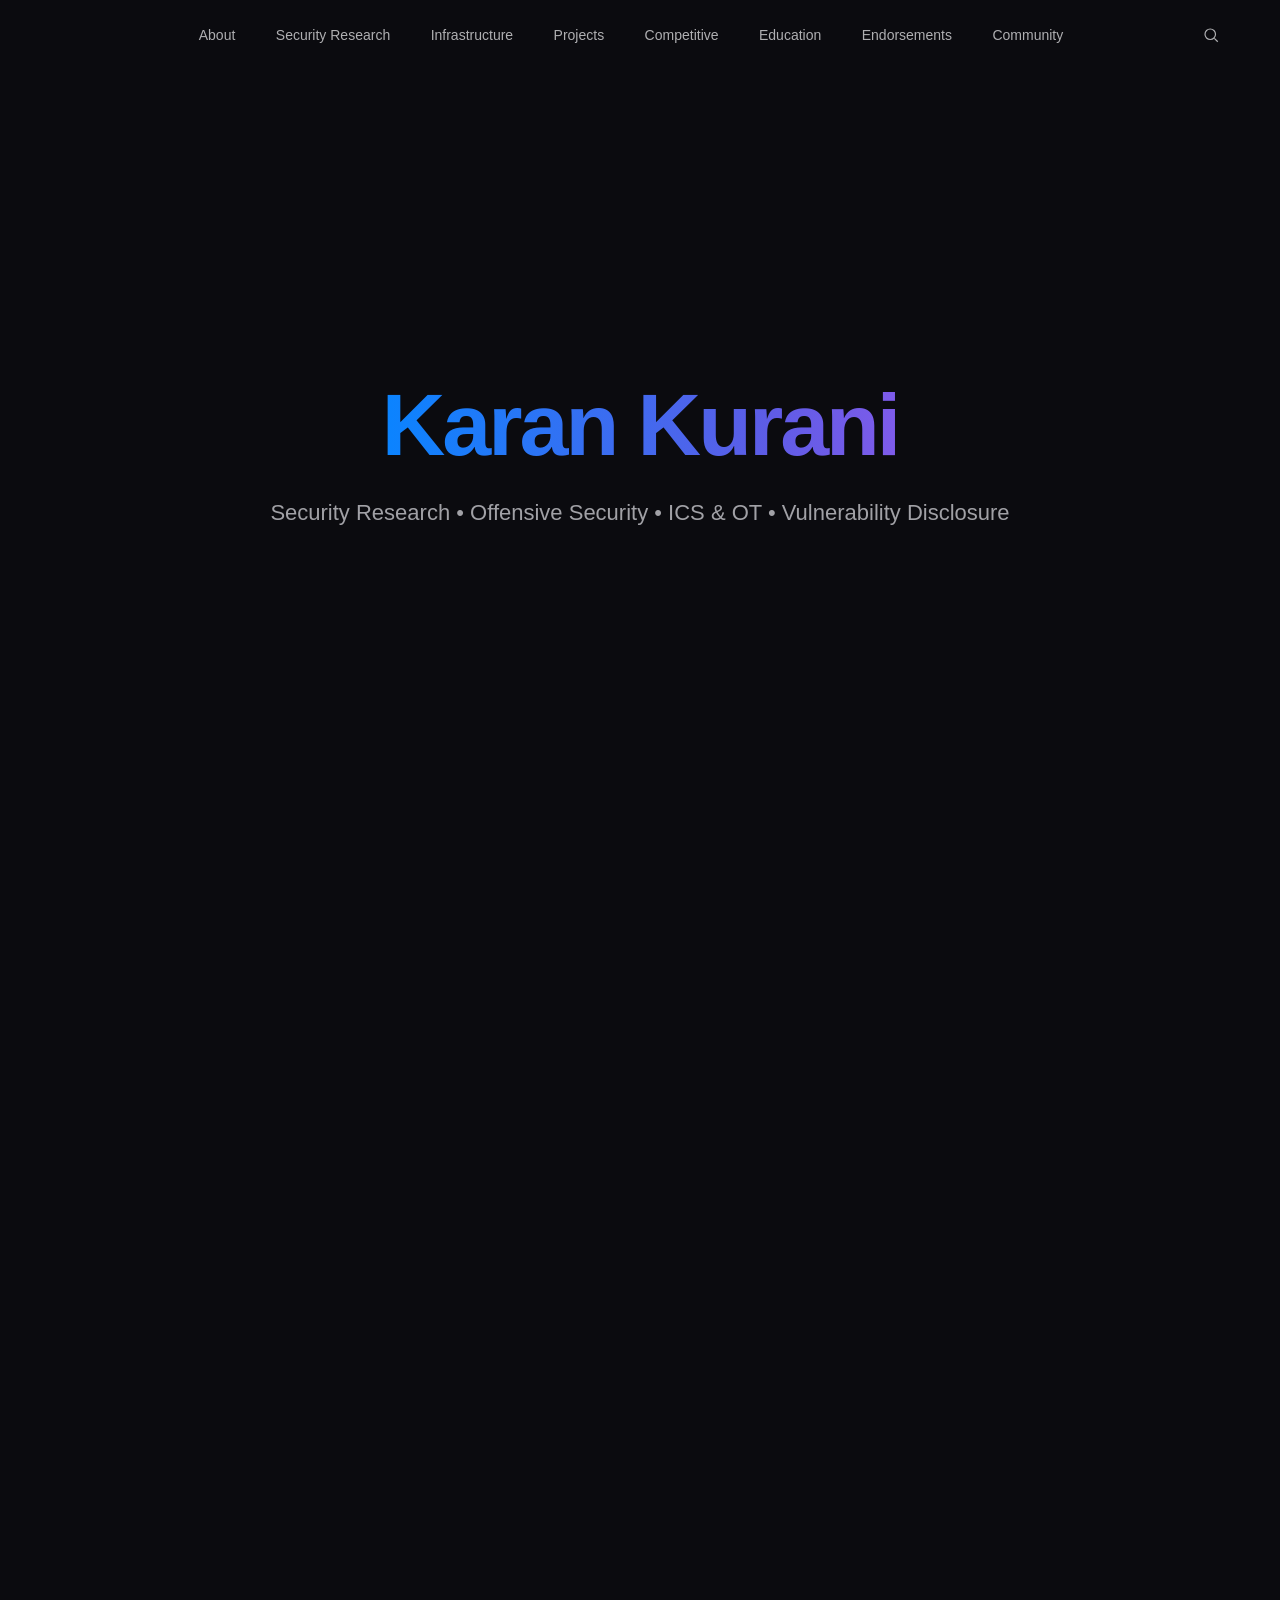
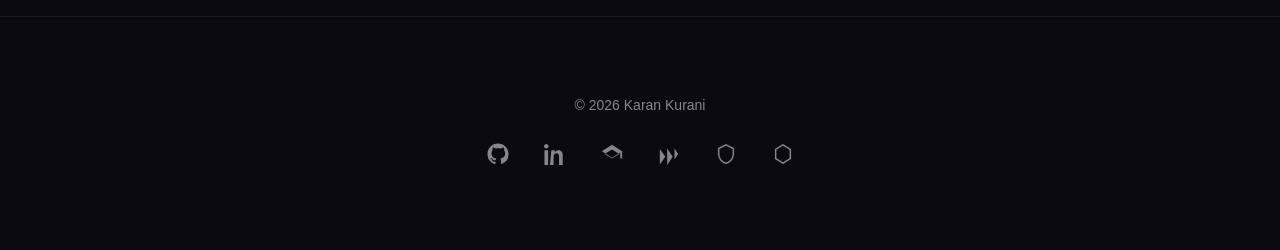
==== commit d2b63783: "Update index.html" ====
--- a/index.html
+++ b/index.html
@@ -1,6 +1,6 @@
 <!DOCTYPE html>
 <html lang="en">
-   <!-- I see You :) Check line 965 :) -->
+   <!-- I see You :) Check line 971 :) -->
 <head>
     <meta charset="UTF-8">
     <meta name="viewport" content="width=device-width, initial-scale=1.0">
@@ -101,22 +101,22 @@
             <span class="disc-org-strip-label">Disclosed to</span>
             <div class="disc-org-logos">
                 <div class="disc-org-logo" title="Apple">
-                    <img src="https://cdn.jsdelivr.net/gh/devicons/devicon/icons/apple/apple-original.svg" alt="Apple">
+                    <svg viewBox="0 0 24 24" fill="white" class="disc-svg"><path d="M12.152 6.896c-.948 0-2.415-1.078-3.96-1.04-2.04.027-3.91 1.183-4.961 3.014-2.117 3.675-.546 9.103 1.519 12.09 1.013 1.454 2.208 3.09 3.792 3.039 1.52-.065 2.09-.987 3.935-.987 1.831 0 2.35.987 3.96.948 1.637-.026 2.676-1.48 3.676-2.948 1.156-1.688 1.636-3.325 1.662-3.415-.039-.013-3.182-1.221-3.22-4.857-.026-3.04 2.48-4.494 2.597-4.559-1.429-2.09-3.623-2.324-4.39-2.376-2-.156-3.675 1.09-4.61 1.09zM15.53 3.83c.843-1.012 1.4-2.427 1.245-3.83-1.207.052-2.662.805-3.532 1.818-.78.896-1.454 2.338-1.273 3.714 1.338.104 2.715-.688 3.559-1.701"/></svg>
                 </div>
                 <div class="disc-org-logo" title="Microsoft">
-                    <img src="https://cdn.jsdelivr.net/gh/simple-icons/simple-icons/icons/microsoft.svg" alt="Microsoft">
+                    <svg viewBox="0 0 24 24" fill="white" class="disc-svg"><path d="M0 0h11.377v11.372H0zm12.623 0H24v11.372H12.623zM0 12.623h11.377V24H0zm12.623 0H24V24H12.623z"/></svg>
                 </div>
                 <div class="disc-org-logo" title="NASA">
-                    <img src="https://cdn.jsdelivr.net/gh/simple-icons/simple-icons/icons/nasa.svg" alt="NASA">
+                    <svg viewBox="0 0 24 24" fill="white" class="disc-svg"><path d="M4.344 13.598c.075.281.195.39.407.39.22 0 .335-.132.335-.39V8.804h1.379v4.794c0 .675-.088.968-.43 1.31-.247.248-.703.439-1.278.439-.464 0-.909-.154-1.192-.438-.249-.25-.386-.505-.599-1.311l-.846-3.196c-.074-.281-.194-.39-.406-.39-.22 0-.336.132-.336.39v4.794H0v-4.794c0-.675.088-.968.43-1.31.247-.248.703-.439 1.278-.439.464 0 .909.154 1.192.438.249.25.385.505.599 1.311zM22.575 15.196l-1.591-4.98a.415.415 0 00-.06-.132.226.226 0 00-.186-.082.226.226 0 00-.185.082.414.414 0 00-.06.132l-1.591 4.98h-1.425l1.739-5.44c.09-.283.22-.524.384-.684.282-.275.614-.419 1.138-.419.525 0 .857.144 1.139.42.164.16.294.4.384.683L24 15.196h-1.425zM15.531 15.196c.903 0 1.344-.192 1.692-.538.385-.383.569-.802.569-1.427 0-.553-.202-1.064-.51-1.37-.403-.4-.903-.527-1.719-.527h-1.142c-.436 0-.61-.053-.748-.188-.094-.093-.139-.23-.139-.393 0-.168.04-.334.156-.448.103-.1.243-.147.511-.147h3.301V8.804h-3.049c-.903 0-1.343.192-1.691.538-.385.383-.57.802-.57 1.427 0 .553.203 1.064.51 1.37.404.4.904.527 1.72.527h1.141c.437 0 .61.053.748.188.095.093.14.23.14.393 0 .169-.041.335-.157.448-.102.1-.242.147-.51.147h-3.405l-1.306-4.086c-.09-.283-.22-.524-.384-.684-.282-.275-.615-.419-1.139-.419s-.857.144-1.138.42c-.165.16-.294.4-.385.683l-1.738 5.44h1.424l1.592-4.98a.415.415 0 01.06-.132.226.226 0 01.185-.082c.082 0 .142.028.186.082a.413.413 0 01.06.132l1.591 4.98h4.144z"/></svg>
                 </div>
                 <div class="disc-org-logo" title="OpenAI">
-                    <img src="https://cdn.jsdelivr.net/gh/simple-icons/simple-icons/icons/openai.svg" alt="OpenAI">
+                    <svg viewBox="0 0 24 24" fill="white" class="disc-svg"><path d="M22.282 9.821a5.985 5.985 0 0 0-.516-4.91 6.046 6.046 0 0 0-6.51-2.9A6.065 6.065 0 0 0 4.981 4.18a5.998 5.998 0 0 0-3.998 2.9 6.046 6.046 0 0 0 .743 7.097 5.98 5.98 0 0 0 .51 4.911 6.051 6.051 0 0 0 6.515 2.9A5.985 5.985 0 0 0 13.26 24a6.056 6.056 0 0 0 5.772-4.206 5.99 5.99 0 0 0 3.997-2.9 6.056 6.056 0 0 0-.747-7.073zM13.26 22.43a4.476 4.476 0 0 1-2.876-1.04l.141-.081 4.779-2.758a.795.795 0 0 0 .392-.681v-6.737l2.02 1.168a.071.071 0 0 1 .038.052v5.583a4.504 4.504 0 0 1-4.494 4.494zM3.6 18.304a4.47 4.47 0 0 1-.535-3.014l.142.085 4.783 2.759a.771.771 0 0 0 .78 0l5.843-3.369v2.332a.08.08 0 0 1-.033.062L9.74 19.95a4.5 4.5 0 0 1-6.14-1.646zM2.34 7.896a4.485 4.485 0 0 1 2.366-1.973V11.6a.766.766 0 0 0 .388.676l5.815 3.355-2.02 1.168a.076.076 0 0 1-.071 0l-4.83-2.786A4.504 4.504 0 0 1 2.34 7.872zm16.597 3.855l-5.833-3.387L15.119 7.2a.076.076 0 0 1 .071 0l4.83 2.791a4.494 4.494 0 0 1-.676 8.105v-5.678a.79.79 0 0 0-.407-.667zm2.01-3.023l-.141-.085-4.774-2.782a.776.776 0 0 0-.785 0L9.409 9.23V6.897a.066.066 0 0 1 .028-.061l4.83-2.787a4.5 4.5 0 0 1 6.68 4.66zm-12.64 4.135l-2.02-1.164a.08.08 0 0 1-.038-.057V6.075a4.5 4.5 0 0 1 7.375-3.453l-.142.08L8.704 5.46a.795.795 0 0 0-.393.681zm1.097-2.365l2.602-1.5 2.607 1.5v2.999l-2.597 1.5-2.607-1.5z"/></svg>
                 </div>
                 <div class="disc-org-logo" title="Mercedes-Benz">
-                    <img src="https://cdn.jsdelivr.net/gh/simple-icons/simple-icons/icons/mercedes.svg" alt="Mercedes-Benz">
+                    <svg viewBox="0 0 24 24" fill="white" class="disc-svg"><path d="M12 0C5.373 0 0 5.373 0 12s5.373 12 12 12 12-5.373 12-12S18.627 0 12 0zm0 1.846c5.595 0 10.154 4.559 10.154 10.154 0 5.595-4.559 10.154-10.154 10.154-5.595 0-10.154-4.559-10.154-10.154C1.846 6.405 6.405 1.846 12 1.846zM12 3.23l-4.412 14.078 8.824 0L12 3.23zm0 2.77l6.462 10.385H5.538L12 6z"/></svg>
                 </div>
                 <div class="disc-org-logo" title="React / Next.js">
-                    <img src="https://cdn.jsdelivr.net/gh/devicons/devicon/icons/react/react-original.svg" alt="React">
+                    <svg viewBox="0 0 24 24" fill="white" class="disc-svg"><path d="M14.23 12.004a2.236 2.236 0 0 1-2.235 2.236 2.236 2.236 0 0 1-2.236-2.236 2.236 2.236 0 0 1 2.235-2.236 2.236 2.236 0 0 1 2.236 2.236zm2.648-10.69c-1.346 0-3.107.96-4.888 2.622-1.78-1.653-3.542-2.602-4.887-2.602-.31 0-.594.063-.842.18C5.073 2.143 4.5 3.681 4.5 5.961c0 1.581.413 3.425 1.16 5.262C4.05 12.82 3 14.616 3 16.193c0 2.291 1.844 3.604 4.34 3.604 1.345 0 3.107-.96 4.888-2.624 1.78 1.654 3.542 2.603 4.887 2.603.31 0 .594-.063.842-.18 1.188-.629 1.762-2.167 1.762-4.447 0-1.581-.413-3.425-1.16-5.262C20.15 8.18 21.2 6.384 21.2 4.807c0-2.29-1.844-3.604-4.34-3.604zM12 19.77c-2.44-2.535-4.14-5.502-4.14-7.577 0-2.075 1.7-5.042 4.14-7.577 2.44 2.535 4.14 5.502 4.14 7.577 0 2.075-1.7 5.042-4.14 7.577z"/></svg>
                 </div>
                 <span class="disc-org-more">+8 more</span>
             </div>
@@ -133,14 +133,14 @@
                 <div class="disc-card" onclick="this.classList.toggle('open')" style="--sev-color:#ff3b30;">
                     <div class="disc-card-row">
                         <div class="disc-card-icon">
-                            <img src="https://cdn.jsdelivr.net/gh/devicons/devicon/icons/react/react-original.svg" alt="React">
+                            <svg viewBox="0 0 24 24" fill="white" class="disc-svg"><path d="M14.23 12.004a2.236 2.236 0 0 1-2.235 2.236 2.236 2.236 0 0 1-2.236-2.236 2.236 2.236 0 0 1 2.235-2.236 2.236 2.236 0 0 1 2.236 2.236zm2.648-10.69c-1.346 0-3.107.96-4.888 2.622-1.78-1.653-3.542-2.602-4.887-2.602-.31 0-.594.063-.842.18C5.073 2.143 4.5 3.681 4.5 5.961c0 1.581.413 3.425 1.16 5.262C4.05 12.82 3 14.616 3 16.193c0 2.291 1.844 3.604 4.34 3.604 1.345 0 3.107-.96 4.888-2.624 1.78 1.654 3.542 2.603 4.887 2.603.31 0 .594-.063.842-.18 1.188-.629 1.762-2.167 1.762-4.447 0-1.581-.413-3.425-1.16-5.262C20.15 8.18 21.2 6.384 21.2 4.807c0-2.29-1.844-3.604-4.34-3.604zM12 19.77c-2.44-2.535-4.14-5.502-4.14-7.577 0-2.075 1.7-5.042 4.14-7.577 2.44 2.535 4.14 5.502 4.14 7.577 0 2.075-1.7 5.042-4.14 7.577z"/></svg>
                         </div>
                         <div class="disc-card-body">
                             <div class="disc-card-org">React / Next.js</div>
                             <div class="disc-card-title">Remote Code Execution via exposed RSC endpoints</div>
                         </div>
                         <div class="disc-card-meta">
-                            <span class="disc-badge disc-badge-green">CVE Assigned</span>
+                            <span class="disc-badge disc-badge-green">CVE Discovered</span>
                             <span class="disc-chevron">›</span>
                         </div>
                     </div>
@@ -149,7 +149,7 @@
                             <div><span class="disc-detail-label">ID</span><span class="disc-detail-val">CVE-2025-55182</span></div>
                             <div><span class="disc-detail-label">CWE</span><span class="disc-detail-val">CWE-94</span></div>
                         </div>
-                        <p class="disc-detail-text">Discovered via FOFA & Shodan recon. Affected production sites including The Economic Times (Times Internet) and multiple AWS-hosted apps. CERT-In acknowledged.</p>
+                        <p class="disc-detail-text">Discovered on admin portal page via FOFA & Shodan recon. Affected production sites including The Economic Times (Times Internet) and multiple AWS-hosted apps. CERT-In acknowledged.</p>
                     </div>
                 </div>
             </div>
@@ -166,7 +166,7 @@
 
                 <div class="disc-card" onclick="this.classList.toggle('open')" style="--sev-color:#ff9500;">
                     <div class="disc-card-row">
-                        <div class="disc-card-icon"><img src="https://cdn.jsdelivr.net/gh/devicons/devicon/icons/apple/apple-original.svg" alt="Apple"></div>
+                        <div class="disc-card-icon"><svg viewBox="0 0 24 24" fill="white" class="disc-svg"><path d="M12.152 6.896c-.948 0-2.415-1.078-3.96-1.04-2.04.027-3.91 1.183-4.961 3.014-2.117 3.675-.546 9.103 1.519 12.09 1.013 1.454 2.208 3.09 3.792 3.039 1.52-.065 2.09-.987 3.935-.987 1.831 0 2.35.987 3.96.948 1.637-.026 2.676-1.48 3.676-2.948 1.156-1.688 1.636-3.325 1.662-3.415-.039-.013-3.182-1.221-3.22-4.857-.026-3.04 2.48-4.494 2.597-4.559-1.429-2.09-3.623-2.324-4.39-2.376-2-.156-3.675 1.09-4.61 1.09zM15.53 3.83c.843-1.012 1.4-2.427 1.245-3.83-1.207.052-2.662.805-3.532 1.818-.78.896-1.454 2.338-1.273 3.714 1.338.104 2.715-.688 3.559-1.701"/></svg></div>
                         <div class="disc-card-body">
                             <div class="disc-card-org">Apple <span class="disc-card-sub">swift-nio-http2</span></div>
                             <div class="disc-card-title">HTTP/2 → HTTP/1 request smuggling via unvalidated :path pseudo-header</div>
@@ -187,7 +187,7 @@
 
                 <div class="disc-card" onclick="this.classList.toggle('open')" style="--sev-color:#ff9500;">
                     <div class="disc-card-row">
-                        <div class="disc-card-icon"><img src="https://cdn.jsdelivr.net/gh/devicons/devicon/icons/apple/apple-original.svg" alt="Apple"></div>
+                        <div class="disc-card-icon"><svg viewBox="0 0 24 24" fill="white" class="disc-svg"><path d="M12.152 6.896c-.948 0-2.415-1.078-3.96-1.04-2.04.027-3.91 1.183-4.961 3.014-2.117 3.675-.546 9.103 1.519 12.09 1.013 1.454 2.208 3.09 3.792 3.039 1.52-.065 2.09-.987 3.935-.987 1.831 0 2.35.987 3.96.948 1.637-.026 2.676-1.48 3.676-2.948 1.156-1.688 1.636-3.325 1.662-3.415-.039-.013-3.182-1.221-3.22-4.857-.026-3.04 2.48-4.494 2.597-4.559-1.429-2.09-3.623-2.324-4.39-2.376-2-.156-3.675 1.09-4.61 1.09zM15.53 3.83c.843-1.012 1.4-2.427 1.245-3.83-1.207.052-2.662.805-3.532 1.818-.78.896-1.454 2.338-1.273 3.714 1.338.104 2.715-.688 3.559-1.701"/></svg></div>
                         <div class="disc-card-body">
                             <div class="disc-card-org">Apple <span class="disc-card-sub">swift-nio</span></div>
                             <div class="disc-card-title">CRLF injection in outbound HTTP request URI enabling request splitting</div>
@@ -208,7 +208,7 @@
 
                 <div class="disc-card" onclick="this.classList.toggle('open')" style="--sev-color:#ff9500;">
                     <div class="disc-card-row">
-                        <div class="disc-card-icon"><img src="https://cdn.jsdelivr.net/gh/simple-icons/simple-icons/icons/directus.svg" alt="Directus"></div>
+                        <div class="disc-card-icon"><svg viewBox="0 0 24 24" fill="white" class="disc-svg"><path d="M19.187 13.909a1.74 1.74 0 0 1-.286-.092.657.657 0 0 1-.203-.139c.056-.488 0-.912.047-1.392.184-1.862 1.355-1.272 2.406-1.577.655-.184 1.31-.562 1.475-1.336a13.528 13.528 0 0 0-2.397-2.204c-2.85-2.028-6.574-2.84-9.958-2.277a5.113 5.113 0 0 0 2.238 2.074s-.917 0-1.703-.587c-.23.092-.692.274-.913.384a5.094 5.094 0 0 0 6.63.37c-.01.017-.185.285-.397 1.4-.47 2.38-1.826 2.195-3.504 1.596-3.485-1.264-5.403-.093-7.145-2.49-.507.286-.82.82-.82 1.402 0 .599.331 1.106.81 1.383.262-.348.38-.446.836-.446-.706.4-.79.75-1.094 1.718-.368 1.171-.212 2.37-1.936 2.683-.913.046-.894.664-1.226 1.586-.415 1.199-.968 1.678-2.047 2.812.443.535.904.6 1.374.406.968-.406 1.715-1.66 2.415-2.471.784-.904 2.665-.517 4.085-1.402.977-.599 1.457-1.41.811-2.784a2.72 2.72 0 0 1 .701 1.66c1.641-.213 3.836 1.788 5.836 2.12a3.574 3.574 0 0 1-.488-.82c-.23-.554-.304-1.06-.258-1.503.184 1.097 1.29 2.507 3.07 2.637.452.036.95-.019 1.466-.176.618-.184 1.19-.424 1.872-.295.507.093.977.35 1.272.784.443.645 1.41.784 1.844-.009-.977-2.554-3.67-2.72-4.813-3.015z"/></svg></div>
                         <div class="disc-card-body">
                             <div class="disc-card-org">Directus</div>
                             <div class="disc-card-title">Blind data exfiltration via RBAC bypass in filter queries</div>
@@ -229,7 +229,7 @@
 
                 <div class="disc-card" onclick="this.classList.toggle('open')" style="--sev-color:#ff9500;">
                     <div class="disc-card-row">
-                        <div class="disc-card-icon"><img src="https://cdn.jsdelivr.net/gh/simple-icons/simple-icons/icons/n8n.svg" alt="n8n"></div>
+                        <div class="disc-card-icon"><svg viewBox="0 0 24 24" fill="white" class="disc-svg"><path d="M21.4737 5.6842c-1.1772 0-2.1663.8051-2.4468 1.8947h-2.8955c-1.235 0-2.289.893-2.492 2.111l-.1038.623a1.263 1.263 0 0 1-1.246 1.0555H11.289c-.2805-1.0896-1.2696-1.8947-2.4468-1.8947s-2.1663.8051-2.4467 1.8947H4.973c-.2805-1.0896-1.2696-1.8947-2.4468-1.8947C1.1311 9.4737 0 10.6047 0 12s1.131 2.5263 2.5263 2.5263c1.1772 0 2.1663-.8051 2.4468-1.8947h1.4223c.2804 1.0896 1.2696 1.8947 2.4467 1.8947 1.1772 0 2.1663-.8051 2.4468-1.8947h1.0008a1.263 1.263 0 0 1 1.2459 1.0555l.1038.623c.203 1.218 1.257 2.111 2.492 2.111h.3692c.2804 1.0895 1.2696 1.8947 2.4468 1.8947 1.3952 0 2.5263-1.131 2.5263-2.5263s-1.131-2.5263-2.5263-2.5263c-1.1772 0-2.1664.805-2.4468 1.8947h-.3692a1.263 1.263 0 0 1-1.246-1.0555l-.1037-.623A2.52 2.52 0 0 0 13.9607 12a2.52 2.52 0 0 0 .821-1.4794l.1038-.623a1.263 1.263 0 0 1 1.2459-1.0555h2.8955c.2805 1.0896 1.2696 1.8947 2.4468 1.8947 1.3952 0 2.5263-1.131 2.5263-2.5263s-1.131-2.5263-2.5263-2.5263"/></svg></div>
                         <div class="disc-card-body">
                             <div class="disc-card-org">n8n</div>
                             <div class="disc-card-title">Authorization bypass enabling credential operations via IDOR</div>
@@ -256,13 +256,13 @@
             <div class="disc-group-header">
                 <span class="disc-sev-bar" style="background:#ffcc00;"></span>
                 <span class="disc-sev-label" style="color:#ffcc00;">Medium</span>
-                <span class="disc-sev-count">5</span>
+                <span class="disc-sev-count">6</span>
             </div>
             <div class="disc-list">
 
                 <div class="disc-card" onclick="this.classList.toggle('open')" style="--sev-color:#ffcc00;">
                     <div class="disc-card-row">
-                        <div class="disc-card-icon"><img src="https://cdn.jsdelivr.net/gh/simple-icons/simple-icons/icons/microsoft.svg" alt="Microsoft"></div>
+                        <div class="disc-card-icon"><svg viewBox="0 0 24 24" fill="white" class="disc-svg"><path d="M0 0h11.377v11.372H0zm12.623 0H24v11.372H12.623zM0 12.623h11.377V24H0zm12.623 0H24V24H12.623z"/></svg></div>
                         <div class="disc-card-body">
                             <div class="disc-card-org">Microsoft <span class="disc-card-sub">OneDrive</span></div>
                             <div class="disc-card-title">Cross-origin XS-Search timing side-channel for document keyword inference</div>
@@ -283,7 +283,7 @@
 
                 <div class="disc-card" onclick="this.classList.toggle('open')" style="--sev-color:#ffcc00;">
                     <div class="disc-card-row">
-                        <div class="disc-card-icon"><img src="https://cdn.jsdelivr.net/gh/simple-icons/simple-icons/icons/metabase.svg" alt="Metabase"></div>
+                        <div class="disc-card-icon disc-card-initials">MB</div>
                         <div class="disc-card-body">
                             <div class="disc-card-org">Metabase <span class="disc-card-stars">★ 46K+</span></div>
                             <div class="disc-card-title">Public sharing disabled bypass exposing dataset values</div>
@@ -304,22 +304,23 @@
 
                 <div class="disc-card" onclick="this.classList.toggle('open')" style="--sev-color:#ffcc00;">
                     <div class="disc-card-row">
-                        <div class="disc-card-icon"><img src="https://cdn.jsdelivr.net/gh/simple-icons/simple-icons/icons/uptimekuma.svg" alt="Uptime Kuma"></div>
+                        <div class="disc-card-icon"><svg viewBox="0 0 24 24" fill="white" class="disc-svg"><path d="M11.759.955c-4.071 0-7.93 2.265-10.06 5.774l-.16.263-.116.284c-1.81 4.44-2.188 9.118.621 12.459 2.67 3.174 6.221 3.328 9.477 3.308 3.256-.02 6.323-.482 8.995-2.032C22.75 19.714 24 16.917 24 14.53c0-2.388-.724-4.698-1.882-7.343l-.112-.257-.148-.238C19.683 3.2 15.83.955 11.758.955Zm0 3.868c2.919 0 5.19 1.305 6.816 3.914 2.076 4.747 2.076 7.724 0 8.929-3.116 1.808-11.234 2.359-13.57-.42-1.558-1.853-1.558-4.69 0-8.51 1.584-2.608 3.835-3.913 6.754-3.913z"/></svg></div>
                         <div class="disc-card-body">
                             <div class="disc-card-org">Uptime Kuma <span class="disc-card-stars">★ 83K+</span></div>
                             <div class="disc-card-title">Missing authorization check leaking private monitor ping response times</div>
                         </div>
                         <div class="disc-card-meta">
-                            <span class="disc-badge disc-badge-green">Published</span>
-                            <span class="disc-chevron">›</span>
-                        </div>
-                    </div>
-                    <div class="disc-card-detail">
-                        <div class="disc-detail-grid">
-                            <div><span class="disc-detail-label">ID</span><span class="disc-detail-val">GHSA-c7hf-c5p5-5g6h</span></div>
+                            <span class="disc-badge disc-badge-green">CVE Published</span>
+                            <span class="disc-chevron">›</span>
+                        </div>
+                    </div>
+                    <div class="disc-card-detail">
+                        <div class="disc-detail-grid">
+                            <div><span class="disc-detail-label">CVE</span><span class="disc-detail-val">CVE-2026-32230</span></div>
+                            <div><span class="disc-detail-label">GHSA</span><span class="disc-detail-val"><a href="https://github.com/louislam/uptime-kuma/security/advisories/GHSA-c7hf-c5p5-5g6h" target="_blank" style="color:#0a84ff;">GHSA-c7hf-c5p5-5g6h</a></span></div>
                             <div><span class="disc-detail-label">CWE</span><span class="disc-detail-val">CWE-862</span></div>
                         </div>
-                        <p class="disc-detail-text">Patch created. CVE pending.</p>
+                        <p class="disc-detail-text">Patch created and published by maintainers.</p>
                     </div>
                 </div>
 
@@ -340,7 +341,7 @@
                             <div><span class="disc-detail-label">ID</span><span class="disc-detail-val">Responsible Disclosure</span></div>
                             <div><span class="disc-detail-label">CWE</span><span class="disc-detail-val">CWE-532</span></div>
                         </div>
-                        <p class="disc-detail-text">Vendor removed logging. Declined CVE.</p>
+                        <p class="disc-detail-text">Vendor removed logging in subsequent release.</p>
                     </div>
                 </div>
 
@@ -362,6 +363,28 @@
                             <div><span class="disc-detail-label">CWE</span><span class="disc-detail-val">CWE-522 / 287</span></div>
                         </div>
                         <p class="disc-detail-text">Acknowledged by Infosys CERT / CERT-In.</p>
+                    </div>
+                </div>
+
+                <!-- JPMorgan Chase moved to Medium -->
+                <div class="disc-card" onclick="this.classList.toggle('open')" style="--sev-color:#ffcc00;">
+                    <div class="disc-card-row">
+                        <div class="disc-card-icon disc-card-initials">JP</div>
+                        <div class="disc-card-body">
+                            <div class="disc-card-org">JPMorgan Chase</div>
+                            <div class="disc-card-title">Internal QA/UAT hostnames exposed in production JS bundle</div>
+                        </div>
+                        <div class="disc-card-meta">
+                            <span class="disc-badge disc-badge-green">Fix Pending · Hall of Fame</span>
+                            <span class="disc-chevron">›</span>
+                        </div>
+                    </div>
+                    <div class="disc-card-detail">
+                        <div class="disc-detail-grid">
+                            <div><span class="disc-detail-label">ID</span><span class="disc-detail-val">Synack RD #690</span></div>
+                            <div><span class="disc-detail-label">CWE</span><span class="disc-detail-val">CWE-200</span></div>
+                        </div>
+                        <p class="disc-detail-text">Infrastructure reconnaissance exposure via Synack Red Team.</p>
                     </div>
                 </div>
 
@@ -373,30 +396,9 @@
             <div class="disc-group-header">
                 <span class="disc-sev-bar" style="background:#636366;"></span>
                 <span class="disc-sev-label" style="color:#86868b;">Low / Informational</span>
-                <span class="disc-sev-count">6</span>
+                <span class="disc-sev-count">5</span>
             </div>
             <div class="disc-list">
-
-                <div class="disc-card" onclick="this.classList.toggle('open')" style="--sev-color:#636366;">
-                    <div class="disc-card-row">
-                        <div class="disc-card-icon disc-card-initials">JP</div>
-                        <div class="disc-card-body">
-                            <div class="disc-card-org">JPMorgan Chase</div>
-                            <div class="disc-card-title">Internal QA/UAT hostnames exposed in production JS bundle</div>
-                        </div>
-                        <div class="disc-card-meta">
-                            <span class="disc-badge disc-badge-green">Fix Pending · Hall of Fame</span>
-                            <span class="disc-chevron">›</span>
-                        </div>
-                    </div>
-                    <div class="disc-card-detail">
-                        <div class="disc-detail-grid">
-                            <div><span class="disc-detail-label">ID</span><span class="disc-detail-val">Synack RD #690</span></div>
-                            <div><span class="disc-detail-label">CWE</span><span class="disc-detail-val">CWE-200</span></div>
-                        </div>
-                        <p class="disc-detail-text">Infrastructure reconnaissance exposure via Synack Red Team.</p>
-                    </div>
-                </div>
 
                 <div class="disc-card" onclick="this.classList.toggle('open')" style="--sev-color:#636366;">
                     <div class="disc-card-row">
@@ -415,13 +417,13 @@
                             <div><span class="disc-detail-label">ID</span><span class="disc-detail-val"><a href="https://github.com/pretix/pretix/pull/5920" target="_blank" style="color:#0a84ff;">PR #5920</a></span></div>
                             <div><span class="disc-detail-label">CWE</span><span class="disc-detail-val">CWE-117</span></div>
                         </div>
-                        <p class="disc-detail-text">Maintainers accepted patch. <a href="https://pretix.eu/about/en/blog/20260224-release-2026-2/#:~:text=The%20config%20property-,request_id_header,-is%20now%20validated" target="_blank" style="color:#0a84ff;">Pretix Blog</a></p>
+                        <p class="disc-detail-text">Maintainers accepted patch. <a href="https://pretix.eu/about/en/blog/20260224-release-2026-2/#:~:text=The%20config%20property-,request_id_header,-is%20now%20validated" target="_blank" style="color:#0a84ff;">Acknowledgment</a></p>
                     </div>
                 </div>
 
                 <div class="disc-card" onclick="this.classList.toggle('open')" style="--sev-color:#636366;">
                     <div class="disc-card-row">
-                        <div class="disc-card-icon"><img src="https://cdn.jsdelivr.net/gh/simple-icons/simple-icons/icons/mercedes.svg" alt="Mercedes-Benz"></div>
+                        <div class="disc-card-icon"><svg viewBox="0 0 24 24" fill="white" class="disc-svg"><path d="M12 0C5.373 0 0 5.373 0 12s5.373 12 12 12 12-5.373 12-12S18.627 0 12 0zm0 1.846c5.595 0 10.154 4.559 10.154 10.154 0 5.595-4.559 10.154-10.154 10.154-5.595 0-10.154-4.559-10.154-10.154C1.846 6.405 6.405 1.846 12 1.846zM12 3.23l-4.412 14.078 8.824 0L12 3.23zm0 2.77l6.462 10.385H5.538L12 6z"/></svg></div>
                         <div class="disc-card-body">
                             <div class="disc-card-org">Mercedes-Benz <span class="disc-card-sub">Xentry Update Service</span></div>
                             <div class="disc-card-title">Public OTA update directories exposing update manifests</div>
@@ -442,7 +444,7 @@
 
                 <div class="disc-card" onclick="this.classList.toggle('open')" style="--sev-color:#636366;">
                     <div class="disc-card-row">
-                        <div class="disc-card-icon"><img src="https://cdn.jsdelivr.net/gh/simple-icons/simple-icons/icons/nasa.svg" alt="NASA"></div>
+                        <div class="disc-card-icon"><svg viewBox="0 0 24 24" fill="white" class="disc-svg"><path d="M4.344 13.598c.075.281.195.39.407.39.22 0 .335-.132.335-.39V8.804h1.379v4.794c0 .675-.088.968-.43 1.31-.247.248-.703.439-1.278.439-.464 0-.909-.154-1.192-.438-.249-.25-.386-.505-.599-1.311l-.846-3.196c-.074-.281-.194-.39-.406-.39-.22 0-.336.132-.336.39v4.794H0v-4.794c0-.675.088-.968.43-1.31.247-.248.703-.439 1.278-.439.464 0 .909.154 1.192.438.249.25.385.505.599 1.311zM22.575 15.196l-1.591-4.98a.415.415 0 00-.06-.132.226.226 0 00-.186-.082.226.226 0 00-.185.082.414.414 0 00-.06.132l-1.591 4.98h-1.425l1.739-5.44c.09-.283.22-.524.384-.684.282-.275.614-.419 1.138-.419.525 0 .857.144 1.139.42.164.16.294.4.384.683L24 15.196h-1.425zM15.531 15.196c.903 0 1.344-.192 1.692-.538.385-.383.569-.802.569-1.427 0-.553-.202-1.064-.51-1.37-.403-.4-.903-.527-1.719-.527h-1.142c-.436 0-.61-.053-.748-.188-.094-.093-.139-.23-.139-.393 0-.168.04-.334.156-.448.103-.1.243-.147.511-.147h3.301V8.804h-3.049c-.903 0-1.343.192-1.691.538-.385.383-.57.802-.57 1.427 0 .553.203 1.064.51 1.37.404.4.904.527 1.72.527h1.141c.437 0 .61.053.748.188.095.093.14.23.14.393 0 .169-.041.335-.157.448-.102.1-.242.147-.51.147h-3.405l-1.306-4.086c-.09-.283-.22-.524-.384-.684-.282-.275-.615-.419-1.139-.419s-.857.144-1.138.42c-.165.16-.294.4-.385.683l-1.738 5.44h1.424l1.592-4.98a.415.415 0 01.06-.132.226.226 0 01.185-.082c.082 0 .142.028.186.082a.413.413 0 01.06.132l1.591 4.98h4.144z"/></svg></div>
                         <div class="disc-card-body">
                             <div class="disc-card-org">NASA</div>
                             <div class="disc-card-title">Internal system data exposure via passive reconnaissance</div>
@@ -463,7 +465,7 @@
 
                 <div class="disc-card" onclick="this.classList.toggle('open')" style="--sev-color:#636366;">
                     <div class="disc-card-row">
-                        <div class="disc-card-icon"><img src="https://cdn.jsdelivr.net/gh/simple-icons/simple-icons/icons/openai.svg" alt="OpenAI"></div>
+                        <div class="disc-card-icon"><svg viewBox="0 0 24 24" fill="white" class="disc-svg"><path d="M22.282 9.821a5.985 5.985 0 0 0-.516-4.91 6.046 6.046 0 0 0-6.51-2.9A6.065 6.065 0 0 0 4.981 4.18a5.998 5.998 0 0 0-3.998 2.9 6.046 6.046 0 0 0 .743 7.097 5.98 5.98 0 0 0 .51 4.911 6.051 6.051 0 0 0 6.515 2.9A5.985 5.985 0 0 0 13.26 24a6.056 6.056 0 0 0 5.772-4.206 5.99 5.99 0 0 0 3.997-2.9 6.056 6.056 0 0 0-.747-7.073zM13.26 22.43a4.476 4.476 0 0 1-2.876-1.04l.141-.081 4.779-2.758a.795.795 0 0 0 .392-.681v-6.737l2.02 1.168a.071.071 0 0 1 .038.052v5.583a4.504 4.504 0 0 1-4.494 4.494zM3.6 18.304a4.47 4.47 0 0 1-.535-3.014l.142.085 4.783 2.759a.771.771 0 0 0 .78 0l5.843-3.369v2.332a.08.08 0 0 1-.033.062L9.74 19.95a4.5 4.5 0 0 1-6.14-1.646zM2.34 7.896a4.485 4.485 0 0 1 2.366-1.973V11.6a.766.766 0 0 0 .388.676l5.815 3.355-2.02 1.168a.076.076 0 0 1-.071 0l-4.83-2.786A4.504 4.504 0 0 1 2.34 7.872zm16.597 3.855l-5.833-3.387L15.119 7.2a.076.076 0 0 1 .071 0l4.83 2.791a4.494 4.494 0 0 1-.676 8.105v-5.678a.79.79 0 0 0-.407-.667zm2.01-3.023l-.141-.085-4.774-2.782a.776.776 0 0 0-.785 0L9.409 9.23V6.897a.066.066 0 0 1 .028-.061l4.83-2.787a4.5 4.5 0 0 1 6.68 4.66zm-12.64 4.135l-2.02-1.164a.08.08 0 0 1-.038-.057V6.075a4.5 4.5 0 0 1 7.375-3.453l-.142.08L8.704 5.46a.795.795 0 0 0-.393.681zm1.097-2.365l2.602-1.5 2.607 1.5v2.999l-2.597 1.5-2.607-1.5z"/></svg></div>
                         <div class="disc-card-body">
                             <div class="disc-card-org">OpenAI <span class="disc-card-sub">ChatGPT Atlas</span></div>
                             <div class="disc-card-title">World-readable debug logs exposing renderer console output</div>
@@ -484,7 +486,7 @@
 
                 <div class="disc-card" onclick="this.classList.toggle('open')" style="--sev-color:#636366;">
                     <div class="disc-card-row">
-                        <div class="disc-card-icon"><img src="https://cdn.jsdelivr.net/gh/simple-icons/simple-icons/icons/n8n.svg" alt="n8n"></div>
+                        <div class="disc-card-icon"><svg viewBox="0 0 24 24" fill="white" class="disc-svg"><path d="M21.4737 5.6842c-1.1772 0-2.1663.8051-2.4468 1.8947h-2.8955c-1.235 0-2.289.893-2.492 2.111l-.1038.623a1.263 1.263 0 0 1-1.246 1.0555H11.289c-.2805-1.0896-1.2696-1.8947-2.4468-1.8947s-2.1663.8051-2.4467 1.8947H4.973c-.2805-1.0896-1.2696-1.8947-2.4468-1.8947C1.1311 9.4737 0 10.6047 0 12s1.131 2.5263 2.5263 2.5263c1.1772 0 2.1663-.8051 2.4468-1.8947h1.4223c.2804 1.0896 1.2696 1.8947 2.4467 1.8947 1.1772 0 2.1663-.8051 2.4468-1.8947h1.0008a1.263 1.263 0 0 1 1.2459 1.0555l.1038.623c.203 1.218 1.257 2.111 2.492 2.111h.3692c.2804 1.0895 1.2696 1.8947 2.4468 1.8947 1.3952 0 2.5263-1.131 2.5263-2.5263s-1.131-2.5263-2.5263-2.5263c-1.1772 0-2.1664.805-2.4468 1.8947h-.3692a1.263 1.263 0 0 1-1.246-1.0555l-.1037-.623A2.52 2.52 0 0 0 13.9607 12a2.52 2.52 0 0 0 .821-1.4794l.1038-.623a1.263 1.263 0 0 1 1.2459-1.0555h2.8955c.2805 1.0896 1.2696 1.8947 2.4468 1.8947 1.3952 0 2.5263-1.131 2.5263-2.5263s-1.131-2.5263-2.5263-2.5263"/></svg></div>
                         <div class="disc-card-body">
                             <div class="disc-card-org">n8n <span class="disc-card-sub">SSRF</span></div>
                             <div class="disc-card-title">Server-Side Request Forgery via workflows/from-url endpoint</div>
@@ -508,8 +510,12 @@
 
         <p class="disc-footer-note">All findings responsibly disclosed per coordinated vulnerability disclosure practices.</p>
 
-        <div class="section-image">
-            <img src="images/x.jpg" alt="CVE in progress" style="width:400px; border-radius:20px;">
+        <!-- CVE Display -->
+        <div class="cve-showcase">
+            <div class="cve-showcase-inner">
+                <div class="cve-showcase-id">CVE-2026-32230</div>
+                <div class="cve-showcase-sub">Uptime Kuma · Authorization Bypass</div>
+            </div>
         </div>
 
     </section>
--- a/style.css
+++ b/style.css
@@ -0,0 +1,1051 @@
+/* ============================= */
+/* GLOBAL */
+/* ============================= */
+
+* {
+    margin: 0;
+    padding: 0;
+    box-sizing: border-box;
+}
+
+body {
+    font-family: -apple-system, BlinkMacSystemFont, 'Inter', sans-serif;
+    background: #0b0b0f;
+    color: #f5f5f7;
+    scroll-behavior: smooth;
+}
+
+/* ============================= */
+/* NAVBAR */
+/* ============================= */
+
+.navbar {
+    position: fixed;
+    top: 0;
+    width: 100%;
+    height: 70px;
+    display: flex;
+    align-items: center;
+    justify-content: space-between;
+    padding: 0 60px;
+    background: transparent;
+    backdrop-filter: blur(0px);
+    transition: background 0.3s ease, backdrop-filter 0.3s ease, box-shadow 0.3s ease;
+    z-index: 1000;
+}
+
+/* Scrolled state */
+.navbar.scrolled {
+    background: rgba(11, 11, 15, 0.75);
+    backdrop-filter: blur(20px);
+    border-bottom: 1px solid #1c1c1e;
+    box-shadow: 0 10px 30px rgba(0, 0, 0, 0.4);
+}
+
+.nav-left {
+    font-weight: 600;
+    font-size: 16px;
+}
+
+.nav-center a {
+    margin: 0 18px;
+    text-decoration: none;
+    color: #f5f5f7;
+    font-size: 14px;
+    opacity: 0.7;
+    transition: 0.2s ease;
+}
+
+.nav-center a:hover {
+    opacity: 1;
+}
+
+.nav-right {
+    font-size: 18px;
+}
+
+.search-icon {
+    cursor: pointer;
+}
+
+/* ============================= */
+/* HERO */
+/* ============================= */
+
+.hero {
+    height: 100vh;
+    /* full screen */
+    display: flex;
+    flex-direction: column;
+    justify-content: center;
+    align-items: center;
+    text-align: center;
+}
+
+.hero h1 {
+    font-size: 88px;
+    font-weight: 900;
+    letter-spacing: -3px;
+}
+
+.hero-sub {
+    margin-top: 24px;
+    font-size: 22px;
+    color: #a1a1a6;
+}
+
+/* ============================= */
+/* APPLE GRADIENT TEXT */
+/* ============================= */
+
+.gradient-scroll {
+    background: linear-gradient(90deg,
+            #0a84ff,
+            #5e5ce6,
+            #bf5af2,
+            #ff375f,
+            #0a84ff);
+    background-size: 300% 300%;
+    -webkit-background-clip: text;
+    -webkit-text-fill-color: transparent;
+}
+
+/* ============================= */
+/* IMPACT SECTION */
+/* ============================= */
+
+.impact {
+    display: flex;
+    justify-content: center;
+    gap: 120px;
+    padding: 140px 0;
+    text-align: center;
+}
+
+.stat h2 {
+    font-size: 48px;
+    font-weight: 700;
+}
+
+.stat p {
+    margin-top: 8px;
+    font-size: 16px;
+    color: #86868b;
+}
+
+/* ============================= */
+/* GENERAL SECTION STYLE */
+/* ============================= */
+
+.section {
+    padding: 160px 20px;
+    text-align: center;
+}
+
+.section h2 {
+    font-size: 60px;
+    font-weight: 800;
+    margin-bottom: 24px;
+}
+
+.section p {
+    max-width: 720px;
+    margin: auto;
+    font-size: 20px;
+    line-height: 1.6;
+    color: #a1a1a6;
+}
+
+.section-image {
+    margin-top: 80px;
+    display: flex;
+    justify-content: center;
+}
+
+.section-image img {
+    width: 900px;
+    max-width: 90%;
+    border-radius: 24px;
+    transition: transform 0.4s ease, box-shadow 0.4s ease;
+}
+
+.section-image img:hover {
+    transform: scale(1.02);
+    box-shadow: 0 30px 60px rgba(0, 0, 0, 0.5);
+}
+
+.section > img,
+.section .experience-block img,
+.section .section-image img,
+.section .mini-gallery img {
+    margin-top: 60px;
+    width: 720px;
+    max-width: 90%;
+    border-radius: 20px;
+}
+
+/* Reset for disclosure card icons — override the broad .section img rule */
+.disc-org-logo img,
+.disc-card-icon img {
+    margin-top: 0 !important;
+    width: 20px !important;
+    max-width: 20px !important;
+    border-radius: 0 !important;
+}
+
+/* ============================= */
+/* FADE IN ANIMATION */
+/* ============================= */
+
+.fade-in {
+    opacity: 0;
+    transform: translateY(40px);
+    transition: opacity 0.9s ease, transform 0.9s ease;
+}
+
+.fade-in.visible {
+    opacity: 1;
+    transform: translateY(0);
+}
+
+/* ============================= */
+/* FOOTER */
+/* ============================= */
+
+footer {
+    margin-top: 140px;
+    padding: 80px 0;
+    border-top: 1px solid #1c1c1e;
+    text-align: center;
+    font-size: 14px;
+    color: #86868b;
+}
+
+.footer-links {
+    margin-top: 30px;
+    display: flex;
+    justify-content: center;
+    gap: 50px;
+}
+
+.footer-links a {
+    text-decoration: none;
+    color: #86868b;
+    transition: 0.2s ease;
+}
+
+.footer-links a:hover {
+    color: #ffffff;
+}
+
+/* ============================= */
+/* SEARCH OVERLAY (25% HEIGHT) */
+/* ============================= */
+
+.search-overlay {
+    position: fixed;
+    top: -320px;
+    left: 0;
+    width: 100%;
+    height: 320px;
+    background: #111;
+    border-bottom: 1px solid #1c1c1e;
+    transition: top 0.4s ease;
+    z-index: 2000;
+    padding-top: 60px;
+}
+
+.search-overlay.active {
+    top: 0;
+}
+
+.search-container {
+    width: 800px;
+    max-width: 90%;
+    margin: auto;
+}
+
+.search-container input {
+    width: 100%;
+    font-size: 32px;
+    background: transparent;
+    border: none;
+    border-bottom: 1px solid #333;
+    color: #fff;
+    padding: 10px 0;
+    outline: none;
+}
+
+#searchResults {
+    margin-top: 20px;
+}
+
+#searchResults div {
+    padding: 8px 0;
+    font-size: 18px;
+    color: #a1a1a6;
+    cursor: pointer;
+    transition: 0.2s ease;
+}
+
+#searchResults div:hover {
+    color: #ffffff;
+}
+
+/* ============================= */
+/* EASTER EGG TERMINAL */
+/* ============================= */
+
+.easter-egg {
+    position: fixed;
+    inset: 0;
+    background: rgba(0, 0, 0, 0.65);
+    backdrop-filter: blur(10px);
+    display: flex;
+    justify-content: center;
+    align-items: center;
+    opacity: 0;
+    pointer-events: none;
+    transition: opacity 0.4s ease;
+    z-index: 5000;
+}
+
+.easter-egg.active {
+    opacity: 1;
+    pointer-events: all;
+}
+
+.terminal-box {
+    background: #0f0f14;
+    border: 1px solid #1f1f25;
+    padding: 50px 70px;
+    border-radius: 20px;
+    font-family: "SF Mono", monospace;
+    font-size: 15px;
+    color: #f5f5f7;
+    line-height: 1.8;
+    box-shadow: 0 30px 80px rgba(0, 0, 0, 0.7);
+    min-width: 400px;
+}
+
+#terminalText::after {
+    content: "▋";
+    animation: blink 1s infinite;
+}
+
+@keyframes blink {
+
+    0%,
+    50%,
+    100% {
+        opacity: 1;
+    }
+
+    25%,
+    75% {
+        opacity: 0;
+    }
+}
+
+/* Terminal default text */
+.terminal-box {
+    color: #30d158;
+    /* Apple green */
+}
+
+/* Flag highlight */
+.flag-highlight {
+    color: #0a84ff;
+    /* Apple blue */
+    font-weight: 600;
+}
+
+.linkedin-link {
+    display: inline-block;
+    padding: 14px 24px;
+    border: 1px solid #2c2c32;
+    border-radius: 999px;
+    text-decoration: none;
+    color: #f5f5f7;
+    font-size: 14px;
+    transition: all 0.2s ease;
+}
+
+.linkedin-link:hover {
+    background: #1c1c22;
+}
+
+.section-image {
+    display: flex;
+    gap: 30px;
+    justify-content: center;
+    align-items: center;
+    margin-top: 40px;
+    flex-wrap: wrap;
+    /* makes it responsive */
+}
+
+.section-image img {
+    width: 35%;
+    border-radius: 20px;
+    object-fit: cover;
+}
+
+/* ============================= */
+/* MOBILE MENU */
+/* ============================= */
+.hamburger {
+    display: none;
+    flex-direction: column;
+    gap: 5px;
+    cursor: pointer;
+}
+
+.hamburger span {
+    width: 22px;
+    height: 2px;
+    background: #f5f5f7;
+    transition: 0.3s ease;
+}
+
+.mobile-menu {
+    position: fixed;
+    top: 70px;
+    left: 0;
+    width: 100%;
+    background: rgba(11, 11, 15, 0.95);
+    backdrop-filter: blur(20px);
+    display: flex;
+    flex-direction: column;
+    text-align: center;
+    padding: 30px 0;
+    transform: translateY(-120%);
+    transition: transform 0.4s ease;
+    z-index: 999;
+}
+
+.mobile-menu a {
+    padding: 15px 0;
+    text-decoration: none;
+    color: #f5f5f7;
+    font-size: 18px;
+    opacity: 0.8;
+    transition: 0.2s ease;
+}
+
+.mobile-menu a:hover {
+    opacity: 1;
+}
+
+.mobile-menu.active {
+    transform: translateY(0);
+}
+
+/* ============================= */
+/* MOBILE RESPONSIVE */
+/* ============================= */
+
+@media (max-width: 768px) {
+    .hamburger {
+        display: flex;
+    }
+
+    .nav-center {
+        display: none;
+    }
+
+    .navbar {
+        padding: 0 20px;
+        height: 60px;
+    }
+
+    .nav-center {
+        display: none;
+        /* Hide full nav on phone */
+    }
+
+    .hero {
+        padding-top: 140px;
+    }
+
+    .hero h1 {
+        font-size: 48px;
+        letter-spacing: -1px;
+    }
+
+    .hero-sub {
+        font-size: 16px;
+        padding: 0 20px;
+    }
+
+    .impact {
+        flex-direction: column;
+        gap: 40px;
+        padding: 80px 0;
+    }
+
+    .stat h2 {
+        font-size: 32px;
+    }
+
+    .section {
+        padding: 100px 20px;
+    }
+
+    .section h2 {
+        font-size: 36px;
+    }
+
+    .section p {
+        font-size: 16px;
+        padding: 0 10px;
+    }
+
+    .section-image img {
+        width: 90%;
+        border-radius: 16px;
+    }
+
+    footer {
+        padding: 60px 20px;
+    }
+
+    .footer-links {
+        flex-direction: column;
+        gap: 15px;
+    }
+
+    .search-container {
+        width: 90%;
+    }
+
+}
+
+.section-media {
+    margin-top: 80px;
+    display: flex;
+    justify-content: center;
+}
+
+.section-media video {
+    width: 200px;
+    max-width: 60%;
+    border-radius: 24px;
+    object-fit: cover;
+}
+
+.experience-block {
+    margin-top: 50px;
+    max-width: 800px;
+    margin-left: auto;
+    margin-right: auto;
+    text-align: left;
+}
+
+.experience-block h3 {
+    font-size: 24px;
+    font-weight: 600;
+    margin-bottom: 10px;
+}
+
+.experience-block p {
+    font-size: 18px;
+    color: #a1a1a6;
+    line-height: 1.6;
+}
+
+.search-icon {
+    cursor: pointer;
+    display: flex;
+    align-items: center;
+    color: #f5f5f7;
+    opacity: 0.7;
+    transition: opacity 0.2s ease;
+}
+
+.search-icon:hover {
+    opacity: 1;
+}
+
+.footer-icons {
+    margin-top: 30px;
+    display: flex;
+    justify-content: center;
+    gap: 35px;
+}
+
+.footer-icons a {
+    color: #86868b;
+    transition: 0.2s ease;
+}
+
+.footer-icons svg {
+    width: 22px;
+    height: 22px;
+    fill: currentColor;
+}
+
+.footer-icons a:hover {
+    color: #ffffff;
+}
+
+#searchResults {
+    max-height: 180px;
+    overflow-y: auto;
+}
+
+.mini-gallery {
+    margin-top: 80px;
+    display: grid;
+    grid-template-columns: repeat(3, 1fr);
+    gap: 40px;
+    max-width: 1000px;
+    margin-left: auto;
+    margin-right: auto;
+}
+
+.mini-card {
+    text-align: center;
+}
+
+.mini-card img {
+    width: 100%;
+    height: 400px;
+    object-fit: cover;
+    border-radius: 18px;
+    transition: transform 0.3s ease, box-shadow 0.3s ease;
+}
+
+.mini-card img:hover {
+    transform: scale(1.03);
+    box-shadow: 0 20px 40px rgba(0, 0, 0, 0.5);
+}
+
+.mini-card p {
+    margin-top: 15px;
+    font-size: 14px;
+    color: #a1a1a6;
+}
+
+@media (max-width: 900px) {
+    .mini-gallery {
+        grid-template-columns: 1fr;
+    }
+}
+
+.endorsement-video {
+    margin-top: 60px;
+    display: flex;
+    justify-content: center;
+}
+
+.endorsement-video video {
+    width: 800px;
+    max-width: 90%;
+    border-radius: 20px;
+}
+.mobile-menu {
+    transform: translateX(-100%);
+    transition: 0.3s ease;
+}
+
+.mobile-menu.active {
+    transform: translateX(0);
+}
+
+
+/* ============================= */
+/* DISCLOSURE CARDS SYSTEM       */
+/* ============================= */
+
+/* Stats bar */
+.disc-stats {
+    display: grid;
+    grid-template-columns: repeat(4, 1fr);
+    gap: 1px;
+    max-width: 700px;
+    margin: 48px auto 0;
+    border-radius: 12px;
+    overflow: hidden;
+    border: 1px solid rgba(255,255,255,0.06);
+}
+
+.disc-stat {
+    background: rgba(255,255,255,0.025);
+    padding: 22px 12px;
+    text-align: center;
+}
+
+.disc-stat-val {
+    display: block;
+    font-size: 28px;
+    font-weight: 700;
+    color: #fff;
+    font-family: 'JetBrains Mono', 'SF Mono', monospace;
+}
+
+.disc-stat-label {
+    display: block;
+    font-size: 10px;
+    color: #555;
+    letter-spacing: 0.08em;
+    text-transform: uppercase;
+    font-family: 'JetBrains Mono', 'SF Mono', monospace;
+    margin-top: 4px;
+}
+
+/* Org logo strip */
+.disc-org-strip {
+    display: flex;
+    align-items: center;
+    justify-content: center;
+    gap: 10px;
+    margin: 32px auto 0;
+    flex-wrap: wrap;
+}
+
+.disc-org-strip-label {
+    font-size: 10px;
+    color: #444;
+    font-family: 'JetBrains Mono', 'SF Mono', monospace;
+    letter-spacing: 0.08em;
+    text-transform: uppercase;
+    margin-right: 6px;
+}
+
+.disc-org-logos {
+    display: flex;
+    align-items: center;
+    gap: 8px;
+}
+
+.disc-org-logo {
+    width: 36px;
+    height: 36px;
+    border-radius: 8px;
+    background: rgba(255,255,255,0.05);
+    border: 1px solid rgba(255,255,255,0.08);
+    display: flex;
+    align-items: center;
+    justify-content: center;
+    overflow: hidden;
+    position: relative;
+    animation: disc-float 3s ease infinite;
+}
+
+.disc-org-logo:nth-child(1) { animation-delay: 0s; }
+.disc-org-logo:nth-child(2) { animation-delay: 0.25s; }
+.disc-org-logo:nth-child(3) { animation-delay: 0.5s; }
+.disc-org-logo:nth-child(4) { animation-delay: 0.75s; }
+.disc-org-logo:nth-child(5) { animation-delay: 1s; }
+.disc-org-logo:nth-child(6) { animation-delay: 1.25s; }
+
+.disc-org-logo img {
+    width: 20px;
+    height: 20px;
+    max-width: 20px;
+    max-height: 20px;
+    opacity: 0.85;
+    position: absolute;
+    top: 50%;
+    left: 50%;
+    transform: translate(-50%, -50%);
+}
+
+.disc-org-more {
+    font-size: 11px;
+    color: #444;
+    font-family: 'JetBrains Mono', 'SF Mono', monospace;
+    margin-left: 4px;
+}
+
+@keyframes disc-float {
+    0%, 100% { transform: translateY(0); }
+    50% { transform: translateY(-4px); }
+}
+
+/* Severity groups */
+.disc-group {
+    max-width: 800px;
+    margin: 36px auto 0;
+    text-align: left;
+}
+
+.disc-group-header {
+    display: flex;
+    align-items: center;
+    gap: 10px;
+    margin-bottom: 10px;
+    padding-left: 4px;
+}
+
+.disc-sev-bar {
+    display: block;
+    width: 3px;
+    height: 16px;
+    border-radius: 2px;
+}
+
+.disc-sev-label {
+    font-size: 11px;
+    font-weight: 700;
+    letter-spacing: 0.08em;
+    font-family: 'JetBrains Mono', 'SF Mono', monospace;
+    text-transform: uppercase;
+}
+
+.disc-sev-count {
+    font-size: 10px;
+    color: #333;
+    font-family: 'JetBrains Mono', 'SF Mono', monospace;
+}
+
+/* Card list */
+.disc-list {
+    border-radius: 12px;
+    overflow: hidden;
+    border: 1px solid rgba(255,255,255,0.05);
+    background: rgba(255,255,255,0.01);
+}
+
+/* Individual card */
+.disc-card {
+    padding: 16px 18px;
+    cursor: pointer;
+    transition: background-color 0.2s ease;
+    border-bottom: 1px solid rgba(255,255,255,0.03);
+}
+
+.disc-card:last-child {
+    border-bottom: none;
+}
+
+.disc-card:hover {
+    background: rgba(255,255,255,0.02);
+}
+
+.disc-card.open {
+    background: rgba(255,255,255,0.03);
+}
+
+.disc-card-row {
+    display: flex;
+    align-items: center;
+    gap: 14px;
+}
+
+/* Org icon */
+.disc-card-icon {
+    width: 36px;
+    height: 36px;
+    min-width: 36px;
+    min-height: 36px;
+    border-radius: 8px;
+    background: rgba(255,255,255,0.05);
+    border: 1px solid rgba(255,255,255,0.08);
+    display: flex;
+    align-items: center;
+    justify-content: center;
+    flex-shrink: 0;
+    overflow: hidden;
+    position: relative;
+}
+
+.disc-card-icon img {
+    width: 20px;
+    height: 20px;
+    max-width: 20px;
+    max-height: 20px;
+    opacity: 0.85;
+    position: absolute;
+    top: 50%;
+    left: 50%;
+    transform: translate(-50%, -50%);
+}
+
+.disc-card-initials {
+    width: 36px;
+    height: 36px;
+    border-radius: 8px;
+    background: rgba(255,255,255,0.05);
+    border: 1px solid rgba(255,255,255,0.08);
+    display: flex;
+    align-items: center;
+    justify-content: center;
+    flex-shrink: 0;
+    font-size: 12px;
+    font-weight: 700;
+    color: rgba(255,255,255,0.35);
+    font-family: 'JetBrains Mono', 'SF Mono', monospace;
+}
+
+/* Card body */
+.disc-card-body {
+    flex: 1;
+    min-width: 0;
+}
+
+.disc-card-org {
+    font-size: 12px;
+    font-weight: 700;
+    color: #ccc;
+    font-family: 'JetBrains Mono', 'SF Mono', monospace;
+    letter-spacing: 0.02em;
+    margin-bottom: 2px;
+}
+
+.disc-card-sub {
+    font-weight: 400;
+    color: #666;
+    font-size: 11px;
+}
+
+.disc-card-stars {
+    font-weight: 400;
+    color: #555;
+    font-size: 10px;
+    margin-left: 4px;
+}
+
+.disc-card-title {
+    font-size: 13px;
+    color: #888;
+    line-height: 1.4;
+    font-family: 'Inter', -apple-system, sans-serif;
+}
+
+/* Card meta (right side) */
+.disc-card-meta {
+    display: flex;
+    align-items: center;
+    gap: 8px;
+    flex-shrink: 0;
+}
+
+/* Badges */
+.disc-badge {
+    font-size: 9px;
+    font-weight: 600;
+    letter-spacing: 0.05em;
+    padding: 3px 8px;
+    border-radius: 4px;
+    white-space: nowrap;
+    font-family: 'JetBrains Mono', 'SF Mono', monospace;
+    text-transform: uppercase;
+}
+
+.disc-badge-green {
+    background: rgba(52,199,89,0.1);
+    color: #34c759;
+}
+
+.disc-badge-orange {
+    background: rgba(255,149,0,0.1);
+    color: #ff9500;
+}
+
+.disc-badge-gray {
+    background: rgba(142,142,147,0.1);
+    color: #636366;
+}
+
+/* Chevron */
+.disc-chevron {
+    font-size: 16px;
+    color: #333;
+    transition: transform 0.2s ease;
+    font-weight: 300;
+}
+
+.disc-card.open .disc-chevron {
+    transform: rotate(90deg);
+}
+
+/* Expandable detail */
+.disc-card-detail {
+    display: none;
+    margin-top: 14px;
+    margin-left: 50px;
+    padding-top: 14px;
+    border-top: 1px solid rgba(255,255,255,0.05);
+}
+
+.disc-card.open .disc-card-detail {
+    display: block;
+}
+
+.disc-detail-grid {
+    display: flex;
+    gap: 24px;
+    flex-wrap: wrap;
+    margin-bottom: 10px;
+}
+
+.disc-detail-label {
+    display: block;
+    font-size: 9px;
+    color: #444;
+    letter-spacing: 0.08em;
+    font-family: 'JetBrains Mono', 'SF Mono', monospace;
+    text-transform: uppercase;
+}
+
+.disc-detail-val {
+    display: block;
+    font-size: 12px;
+    color: #777;
+    font-family: 'JetBrains Mono', 'SF Mono', monospace;
+    margin-top: 3px;
+}
+
+.disc-detail-text {
+    font-size: 13px;
+    color: #666;
+    line-height: 1.6;
+    margin: 0;
+    max-width: none;
+    text-align: left;
+}
+
+.disc-footer-note {
+    margin-top: 40px !important;
+    font-size: 12px !important;
+    color: #333 !important;
+    font-family: 'JetBrains Mono', 'SF Mono', monospace;
+    letter-spacing: 0.02em;
+}
+
+/* Mobile adjustments for disclosure cards */
+@media (max-width: 768px) {
+    .disc-stats {
+        grid-template-columns: repeat(2, 1fr);
+        max-width: 100%;
+    }
+
+    .disc-card-row {
+        flex-wrap: wrap;
+        gap: 10px;
+    }
+
+    .disc-card-meta {
+        margin-left: 50px;
+        margin-top: 4px;
+    }
+
+    .disc-card-detail {
+        margin-left: 0;
+    }
+
+    .disc-card-title {
+        font-size: 12px;
+    }
+
+    .disc-badge {
+        font-size: 8px;
+    }
+
+    .disc-org-strip {
+        flex-direction: column;
+        gap: 10px;
+    }
+}
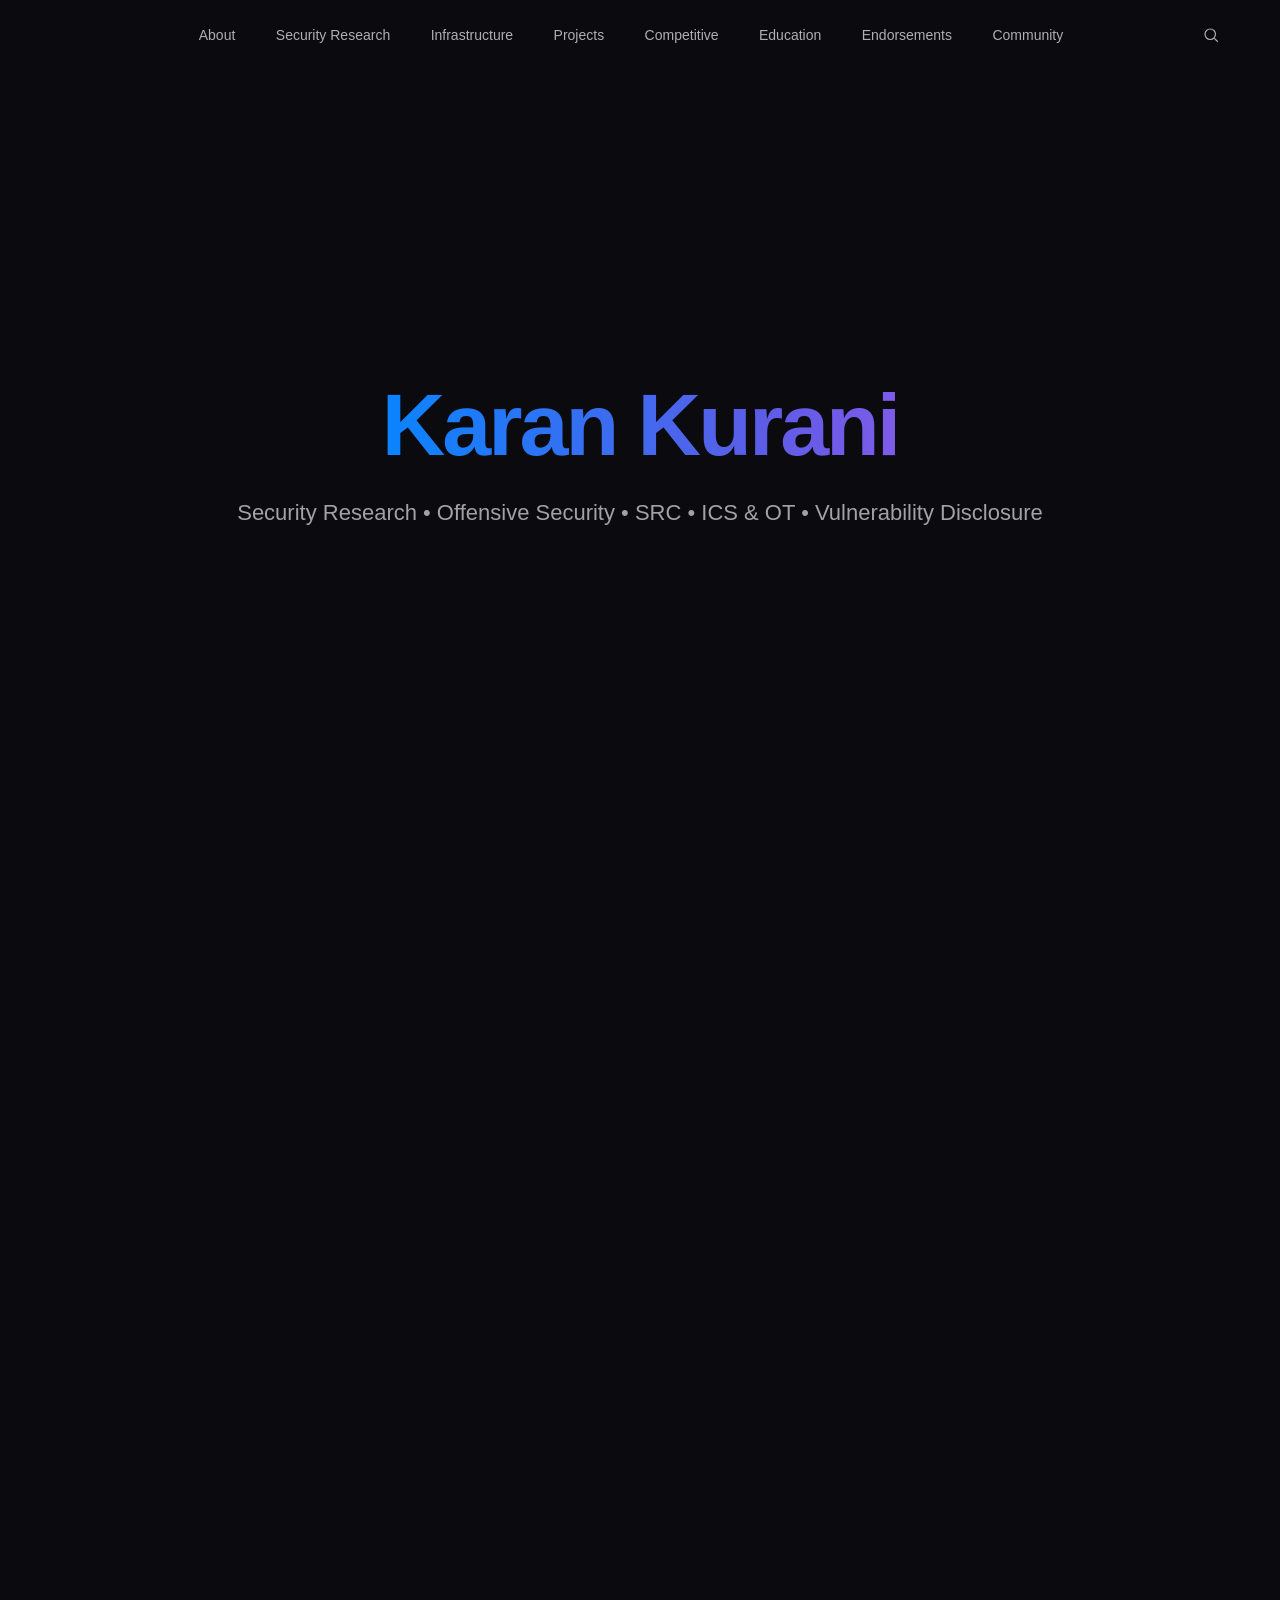
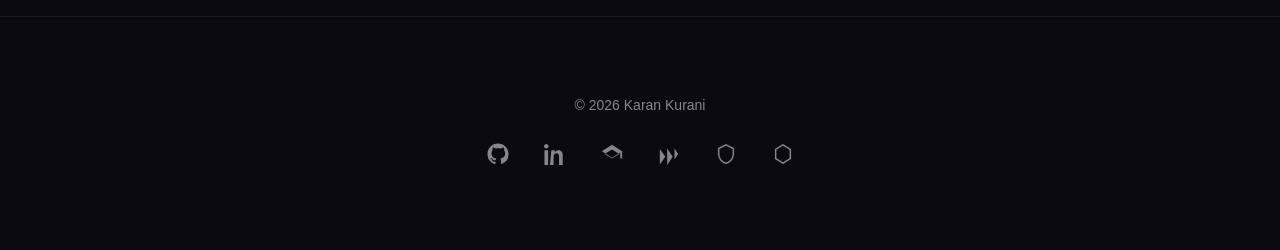
==== commit 0d66908a: "Update index.html" ====
--- a/index.html
+++ b/index.html
@@ -57,7 +57,7 @@
     <section class="hero">
         <h1 class="gradient-scroll">Karan Kurani</h1>
         <p class="hero-sub">
-            Security Research • Offensive Security • ICS & OT • Vulnerability Disclosure
+            Security Research • Offensive Security • SRC • ICS & OT • Vulnerability Disclosure
         </p>
     </section>
 
@@ -168,8 +168,8 @@
                     <div class="disc-card-row">
                         <div class="disc-card-icon"><svg viewBox="0 0 24 24" fill="white" class="disc-svg"><path d="M12.152 6.896c-.948 0-2.415-1.078-3.96-1.04-2.04.027-3.91 1.183-4.961 3.014-2.117 3.675-.546 9.103 1.519 12.09 1.013 1.454 2.208 3.09 3.792 3.039 1.52-.065 2.09-.987 3.935-.987 1.831 0 2.35.987 3.96.948 1.637-.026 2.676-1.48 3.676-2.948 1.156-1.688 1.636-3.325 1.662-3.415-.039-.013-3.182-1.221-3.22-4.857-.026-3.04 2.48-4.494 2.597-4.559-1.429-2.09-3.623-2.324-4.39-2.376-2-.156-3.675 1.09-4.61 1.09zM15.53 3.83c.843-1.012 1.4-2.427 1.245-3.83-1.207.052-2.662.805-3.532 1.818-.78.896-1.454 2.338-1.273 3.714 1.338.104 2.715-.688 3.559-1.701"/></svg></div>
                         <div class="disc-card-body">
-                            <div class="disc-card-org">Apple <span class="disc-card-sub">swift-nio-http2</span></div>
-                            <div class="disc-card-title">HTTP/2 → HTTP/1 request smuggling via unvalidated :path pseudo-header</div>
+                            <div class="disc-card-org">Apple <span class="disc-card-sub">swift</span></div>
+                            <div class="disc-card-title">HTTP/2 → HTTP/1 request smuggling</div>
                         </div>
                         <div class="disc-card-meta">
                             <span class="disc-badge disc-badge-orange">Triaged</span>
@@ -189,8 +189,8 @@
                     <div class="disc-card-row">
                         <div class="disc-card-icon"><svg viewBox="0 0 24 24" fill="white" class="disc-svg"><path d="M12.152 6.896c-.948 0-2.415-1.078-3.96-1.04-2.04.027-3.91 1.183-4.961 3.014-2.117 3.675-.546 9.103 1.519 12.09 1.013 1.454 2.208 3.09 3.792 3.039 1.52-.065 2.09-.987 3.935-.987 1.831 0 2.35.987 3.96.948 1.637-.026 2.676-1.48 3.676-2.948 1.156-1.688 1.636-3.325 1.662-3.415-.039-.013-3.182-1.221-3.22-4.857-.026-3.04 2.48-4.494 2.597-4.559-1.429-2.09-3.623-2.324-4.39-2.376-2-.156-3.675 1.09-4.61 1.09zM15.53 3.83c.843-1.012 1.4-2.427 1.245-3.83-1.207.052-2.662.805-3.532 1.818-.78.896-1.454 2.338-1.273 3.714 1.338.104 2.715-.688 3.559-1.701"/></svg></div>
                         <div class="disc-card-body">
-                            <div class="disc-card-org">Apple <span class="disc-card-sub">swift-nio</span></div>
-                            <div class="disc-card-title">CRLF injection in outbound HTTP request URI enabling request splitting</div>
+                            <div class="disc-card-org">Apple <span class="disc-card-sub">swift</span></div>
+                            <div class="disc-card-title">CRLF injection </div>
                         </div>
                         <div class="disc-card-meta">
                             <span class="disc-badge disc-badge-orange">CVE Discussion</span>
